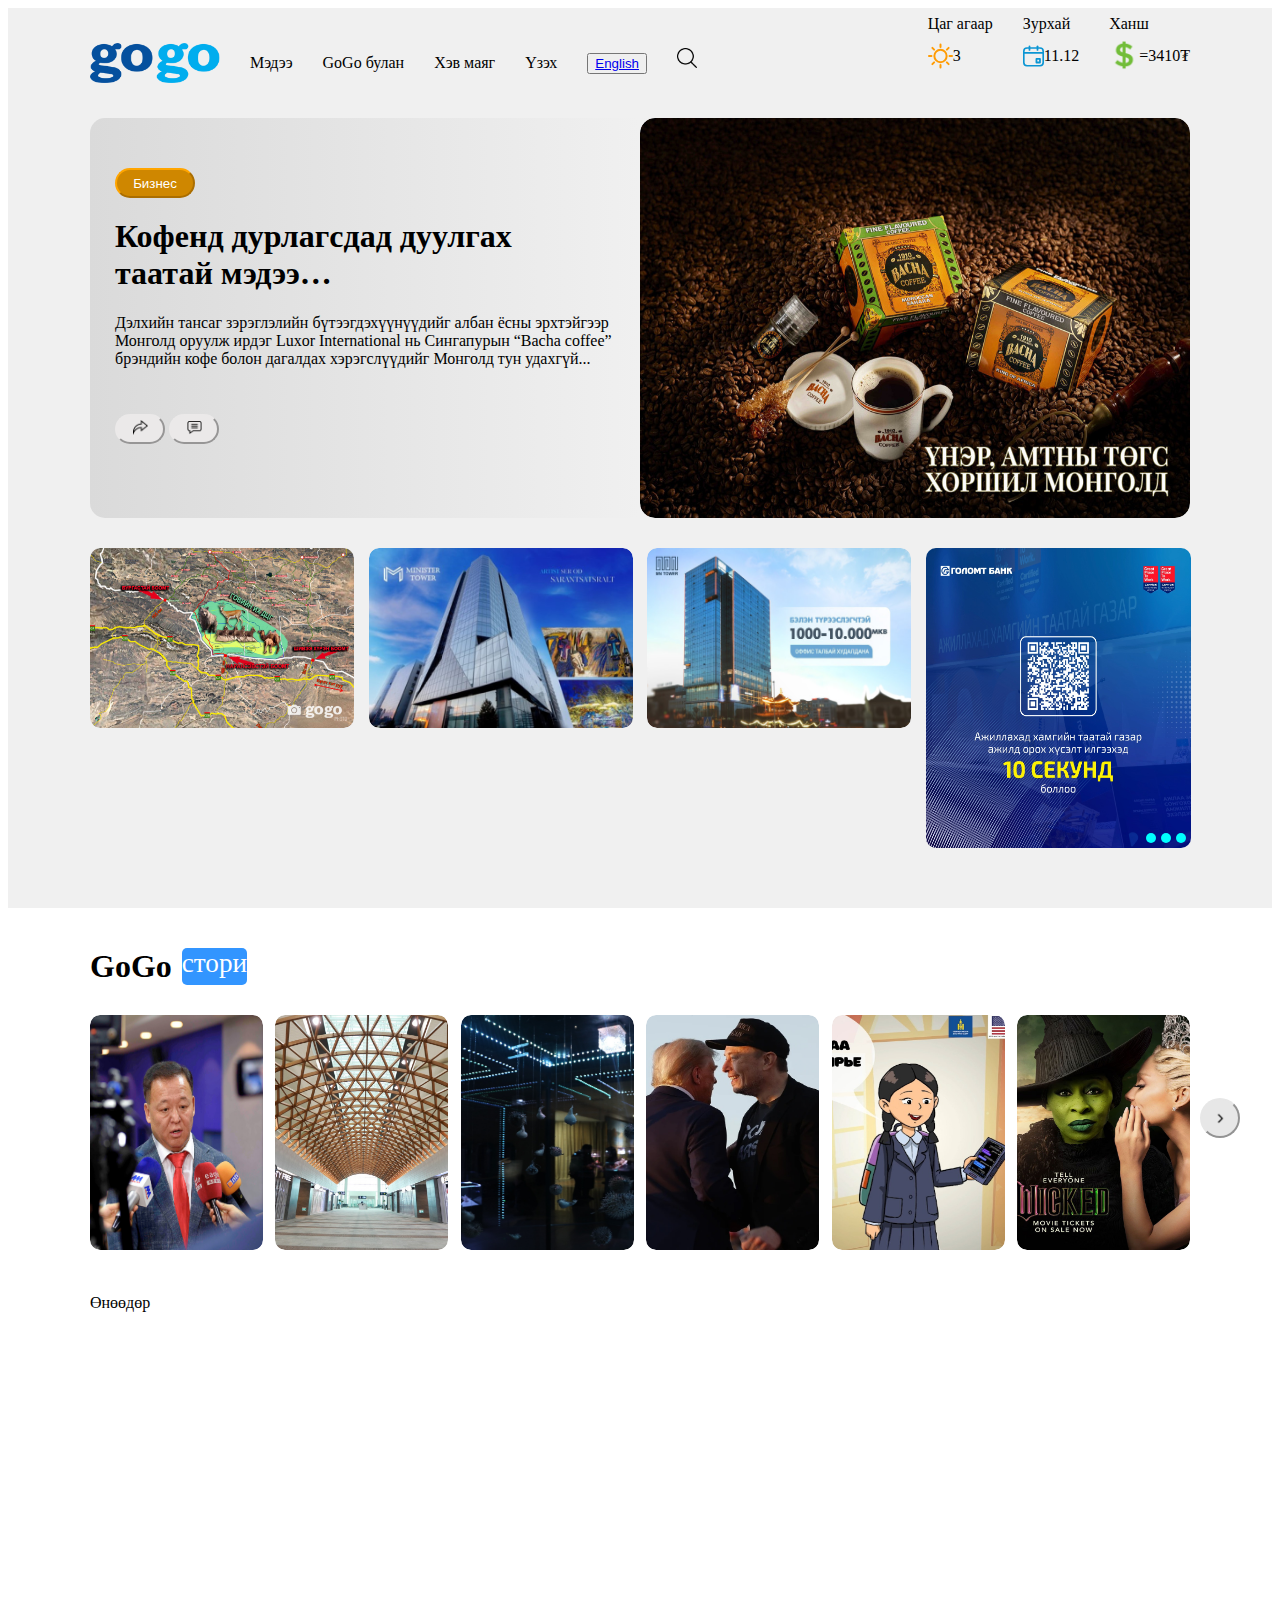
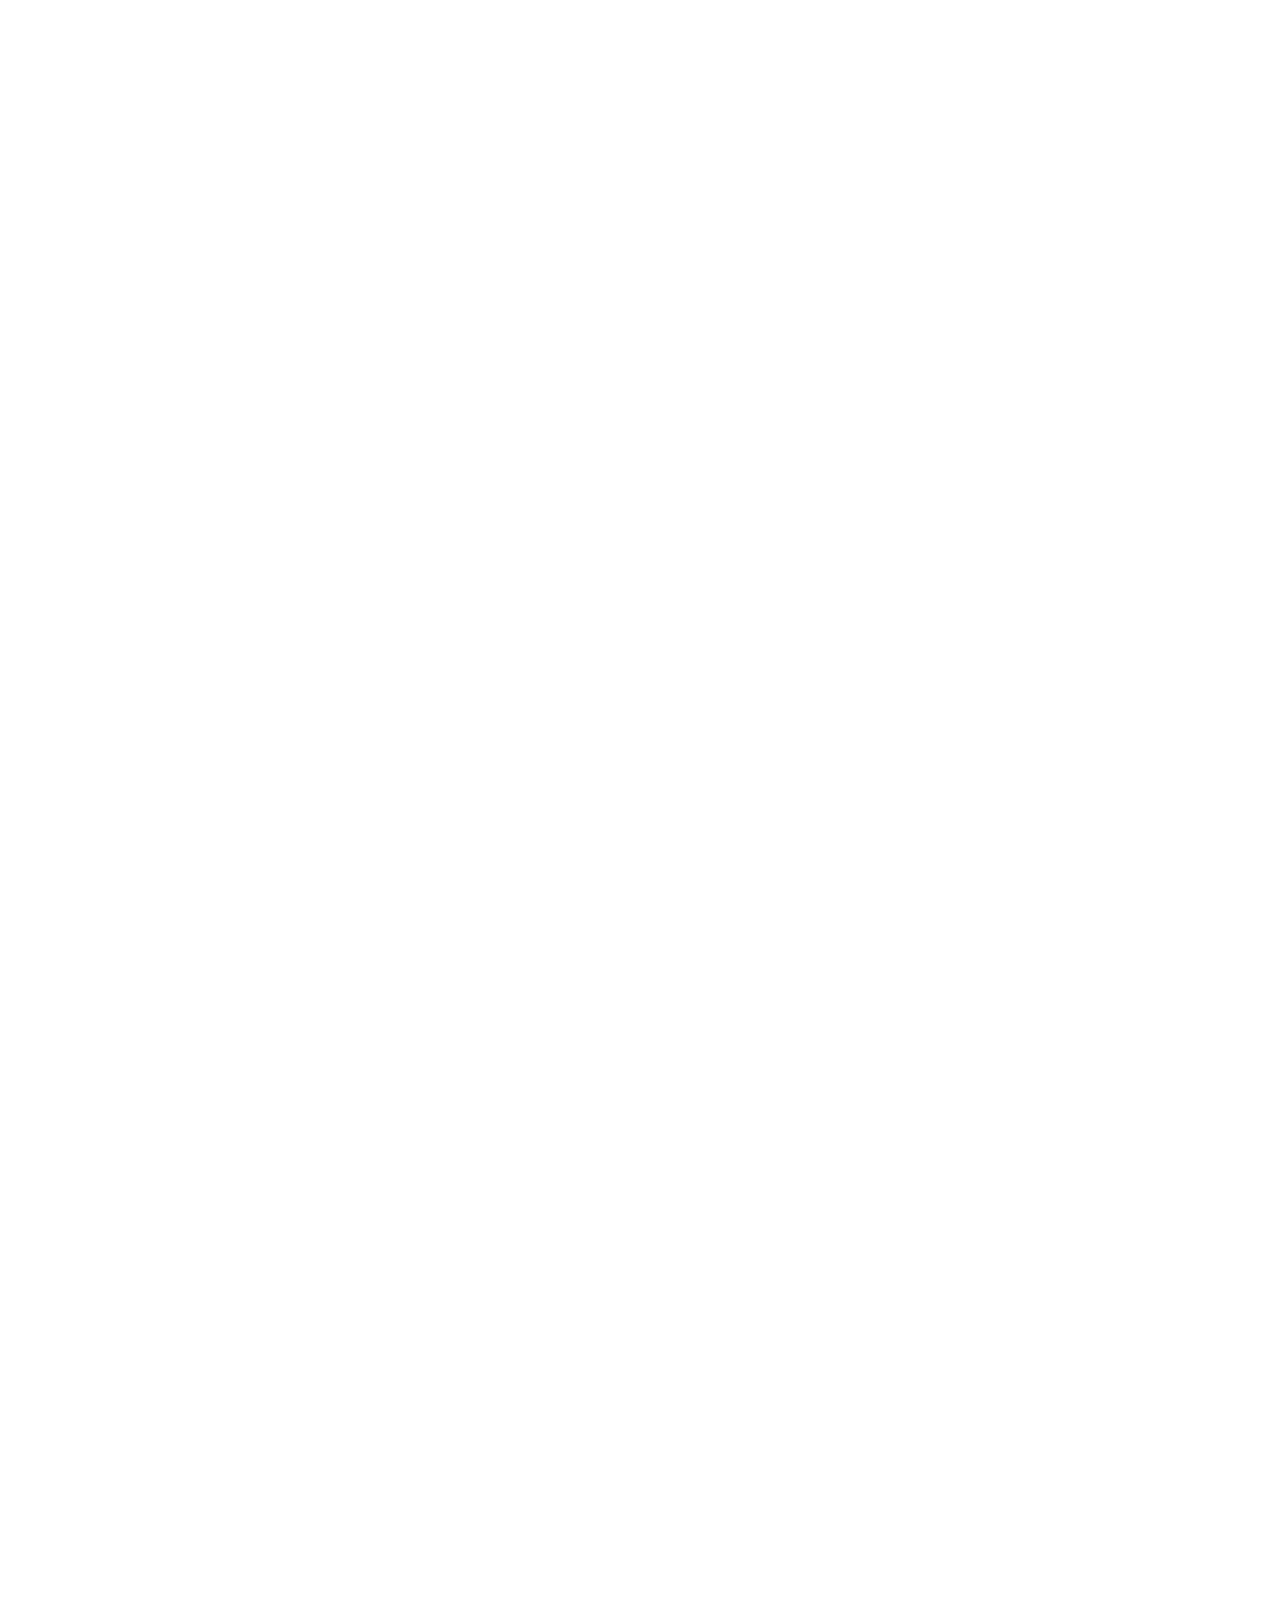
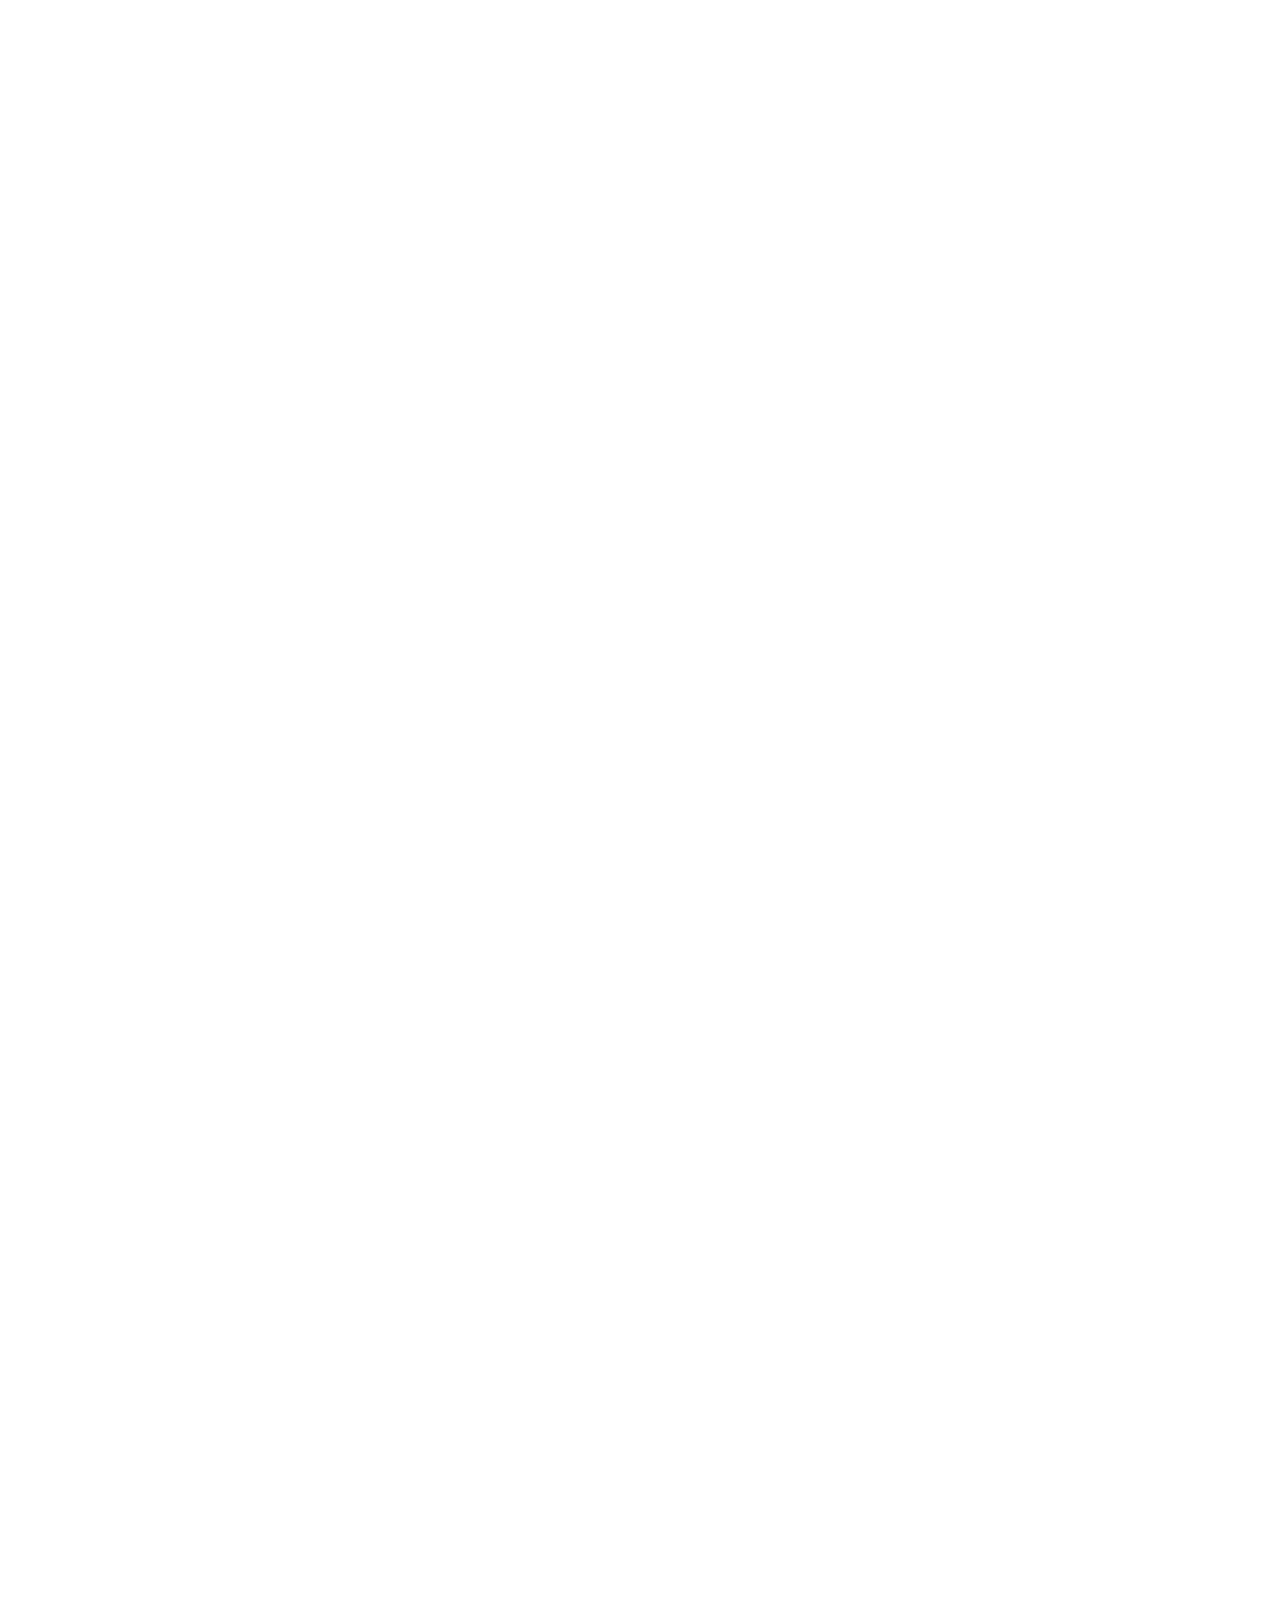
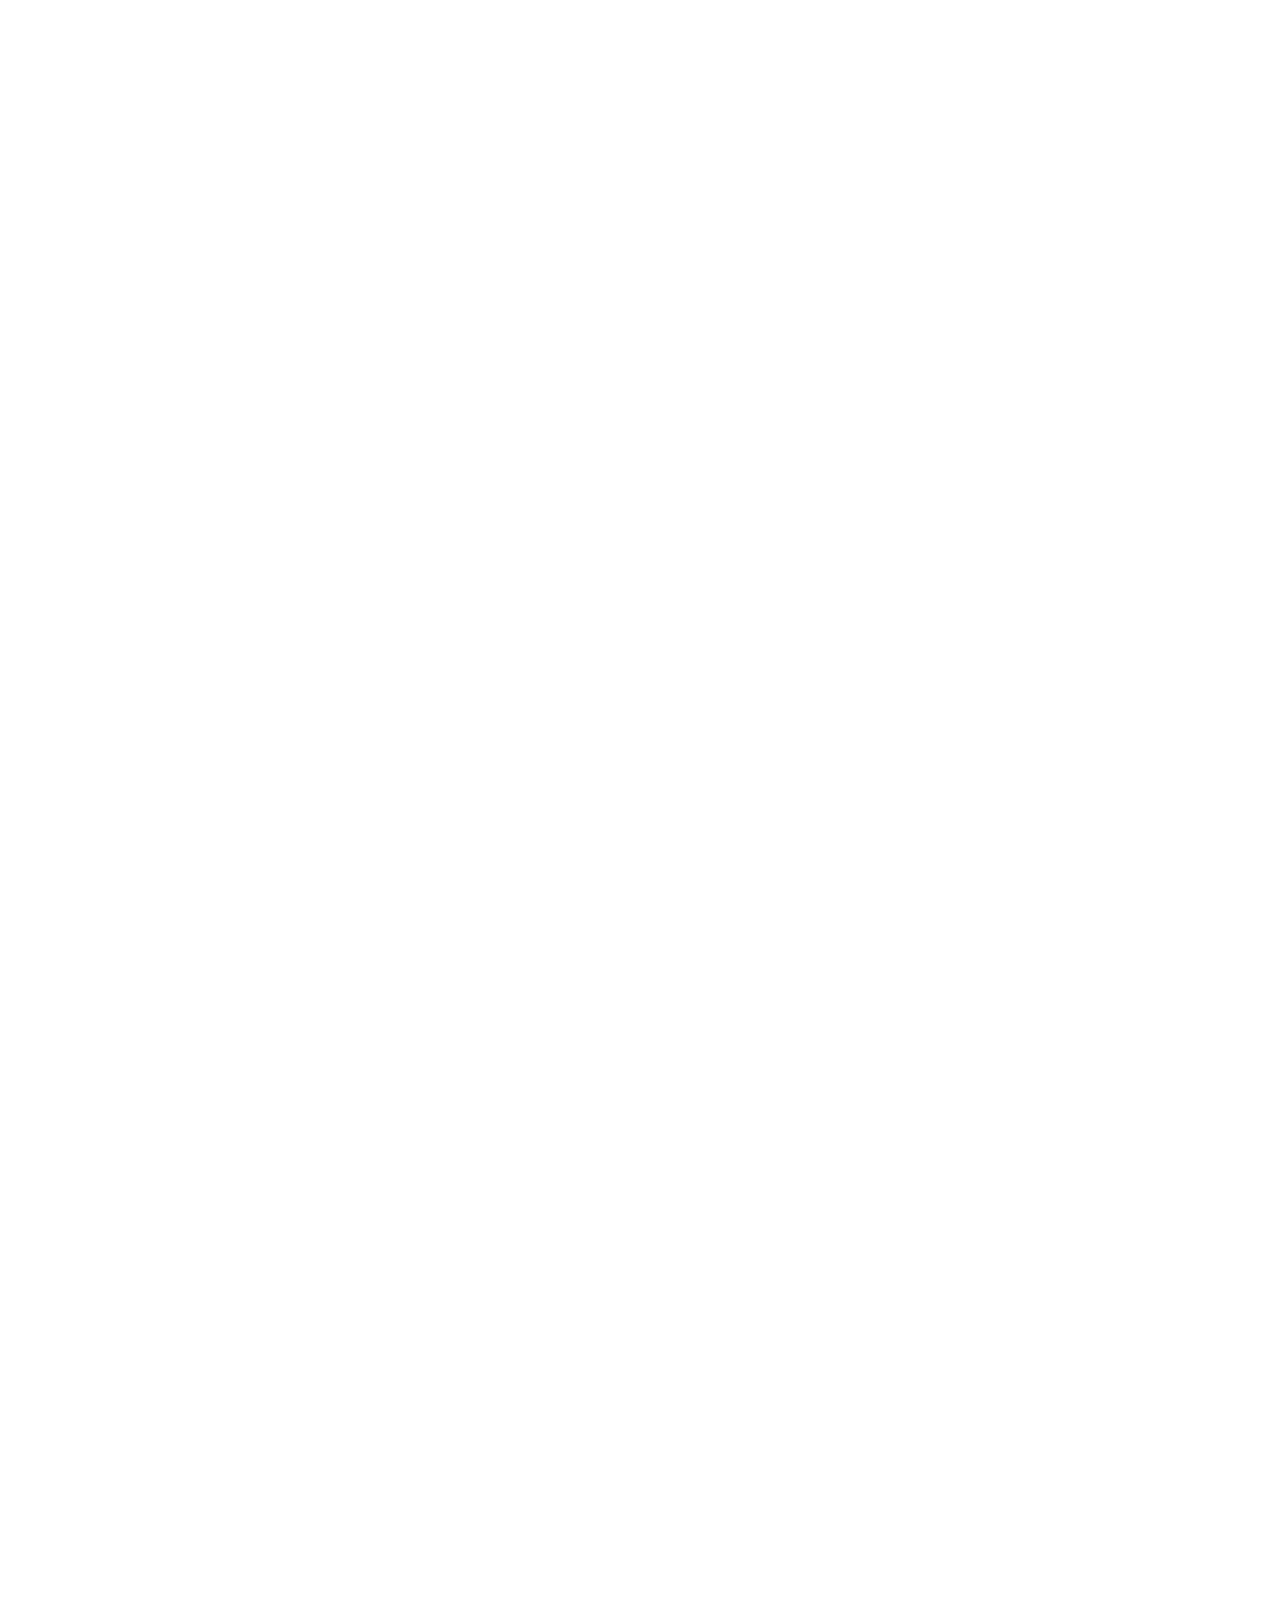
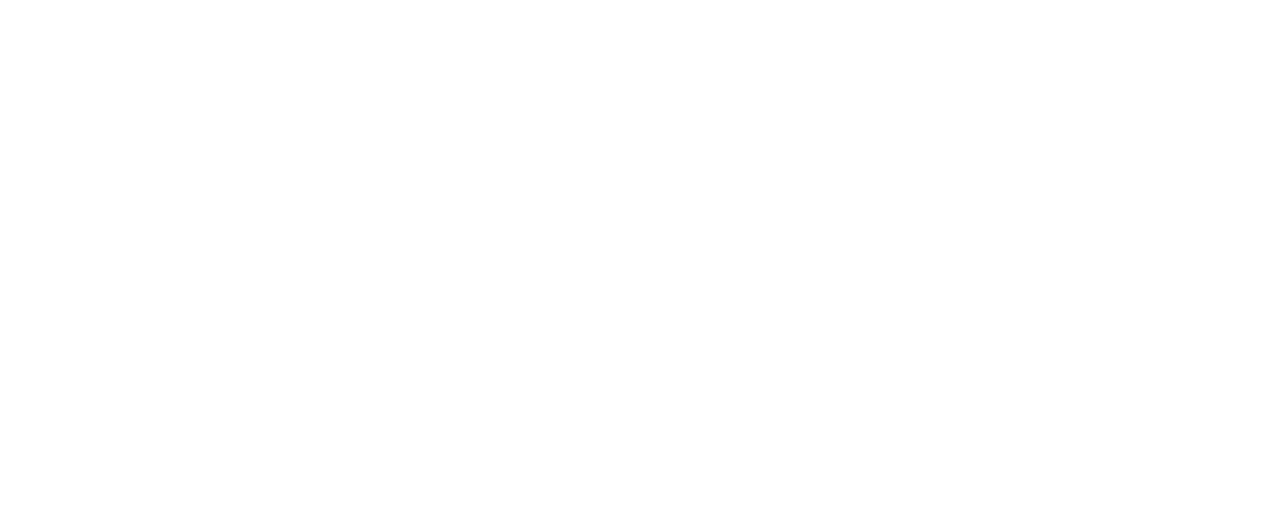
==== news.html @ 6aaae473 "first commit" ====
<!DOCTYPE html>
<html lang="en">

<head>
    <meta charset="UTF-8">
    <meta name="viewport" content="width=device-width, initial-scale=1.0">
    <title>Document</title>
    <link rel="stylesheet" href="style.css">
</head>
<body>
    <div class="div1">
        <div id="header">
            <div id="head1">
                <img src="gogo-logo.345096b3.png" id="logo" />
                <div class="dropdown">
                    <p class="dorpbtn">Мэдээ</p>
                    <div class="dropdown-content">
                        <div style="display:flex">
                            <div class="list-margin">
                                <li><a href="#">Улс төр</a></li>
                                <li><a href="#">Бизнес</a></li>
                                <li><a href="#">Эдийн засаг</a></li>
                                <li><a href="#">Боловсрол</a></li>
                            </div>
                            <div class="list-margin">
                                <li><a href="#">SOS</a></li>
                                <li><a href="#">Спорт</a></li>
                                <li><a href="#">Нийгэм</a></li>
                                <li><a href="#">Дэлхийд</a></li>
                                <li><a href="#">GoGo Тойм</a></li>
                            </div>
                        </div>
                    
                    </div>
                </div>
                <div class="dropdown">
                    <p class="dorpbtn">GoGo булан</p>
                    <div class="dropdown-content">
                        <div style="display:flex">
                         <div class="list-margin">
                            <li><a href="#">GoGo cafe</a></li>
                            <li><a href="#">GoGO асуулт </a></li>
                            <li><a href="#">CEO</a></li>
                            <li><a href="#">Гарааны бизнес</a></li>
                            <li><a href="#">Соёлын довтолгоо</a></li>
                        </div>
                        <div class="list-margin">
                            <li><a href="#"></a></li>
                            <li><a href="#"></a></li>
                            <li><a href="#"></a></li>
                            <li><a href="#"></a></li>
                            <li><a href="#"></a></li>
                        </div>
                        </div>
                    </div>
                </div>
                <div>
                    <p>Хэв маяг</p>
                    <div>
                        <div></div>
                        <div></div>
                    </div>
                </div>
                <div>
                    <p>Үзэх</p>
                    <div></div>
                </div>
                <button><a href="#">English</a></button>
                <div id="search-input"><input/></div>
                <div  onclick="MyFunction">
                    <img src="search-interface-symbol.png" id="search-symbol"/>
                    <div id="search-input"></div>
                </div>

                <script>
                    function MyFunction(){
                        document.getElementByid("search-input").style.display="block"
                    }
                </script>
            </div>
            <div id="head2">
                <div style="line-height: 0;">
                    <p>Цаг агаар</p> 
                    <div style="display:flex">
                        <img src="sun-icon.b61be7df.svg"/>
                        <p>3</p>
                    </div>
                </div>
                <div style="line-height: 0;">
                    <p>Зурхай</p>
                    <div style="display:flex">
                        <img src="calendar-icon.ff84145b.svg"/>
                        <p>11.12</p>
                    </div>
                </div>
                <div style="line-height:0;">
                    <p>Ханш</p>
                    <div style="display:flex">
                        <img style="width:30px;height:30px" src="dollar-symbol.png"/>
                        <p>=3410₮</p>
                    </div>
                </div>
            </div>
        </div>
        <div class="p1">
            <div class="new1">
                <div>
                    <button class="button1">Бизнес</button>
                    <div class="txt1">
                        <h1>Кофенд дурлагсдад дуулгах таатай мэдээ…</h1>
                    </div>
                    <div class="txt1">
                        <p>Дэлхийн тансаг зэрэглэлийн бүтээгдэхүүнүүдийг албан ёсны эрхтэйгээр Монголд оруулж ирдэг Luxor International нь Сингапурын “Bacha сoffee” брэндийн кофе болон дагалдах хэрэгслүүдийг Монголд тун удахгүй...</p>
                    </div>
                    <div style="margin-top:20px">
                        <button class="button-share">
                            <img  class="share-icon" src="share.png"/>
                        </button>
                        <button class="button-share">
                            <img style="width: 15px;height: 15px;" src="comment.png"/>
                        </button>
                    </div>
                </div>
            </div>
            <div class="img1-div">
                <img src="gogo2.jpg" class="main-new-img"/>
                <div class="hover-ef">
                    <div class="read"><p>Дэлгэрэнгүй унших</p>
                        <img class="read-arrow" src="arrow-right.png"/>
                    </div>
                    
                </div>
            </div>
        </div>
        <div class="p2">
            <div class="new-img">
                <div class="border-img">
                    <img class="img1" src="new1.jpg"/>
                    <div class="hover-ef1">
                        <div class="read">
                            <p>Унших</p>
                            <img class="read-arrow" src="arrow-right.png"/>
                        </div>
                    </div>
                </div>
                <p></p>
            </div>
            <div class="new-img">
                <div class="border-img">
                    <img class="img1" src="new2.jpg"/>
                    <div class="hover-ef1">
                        <div class="read">
                            <p>Унших</p>
                            <img class="read-arrow" src="arrow-right.png"/>
                        </div>
                    </div>
                </div>
                <p></p>
            </div>
            <div class="new-img">
                <div class="border-img">
                    <img class="img1" src="new3.jpg"/>
                    <div class="hover-ef1">
                        <div class="read">
                            <p>Унших</p>
                            <img class="read-arrow" src="arrow-right.png"/>
                        </div>
                    </div>
                </div>
                <p></p>
            </div>
            <div class="new-img">
                <img src="b1.jpg" id="b1" class="ad"/>
                <img src="b2.jpg" id="b2" class="ad"/>
                <img src="b3.jpg" id="b3" class="ad"/>
            
                <div class="sw1">
                    <div class="sw-dot" onclick="funct1()" id="dot1"></div>
                    <div class="sw-dot" onclick="funct2()" id="dot2"></div>
                    <div class="sw-dot" onclick="funct3()" id="dot3"></div>
                </div>
                <script>
                    function funct1(){
                        document.getElementById("b1").style.display="block";
                        document.getElementById("b3").style.display="none";
                        document.getElementById("b2").style.display="none";
                        document.getElementById("dot1").style.backgroundColor="lightblue";
                        document.getElementById("dot2").style.backgroundColor="aqua";
                        document.getElementById("dot3").style.backgroundColor="aqua"
                     }
                    function funct2(){
                        document.getElementById("b2").style.display="block";
                        document.getElementById("b1").style.display="none";
                        document.getElementById("b3").style.display="none";
                        document.getElementById("dot2").style.backgroundColor="lightblue";
                        document.getElementById("dot3").style.backgroundColor="aqua";
                        document.getElementById("dot1").style.backgroundColor="aqua"
                    }
                    function funct3(){
                        document.getElementById("b3").style.display="block"
                        document.getElementById("b1").style.display="none"
                        document.getElementById("b2").style.display="none";
                        document.getElementById("dot3").style.backgroundColor="lightblue";
                        document.getElementById("dot2").style.backgroundColor="aqua";
                        document.getElementById("dot1").style.backgroundColor="aqua"
                    }
                </script>
            </div>
        </div>
    </div>
    <div class="div2">
        <div class="stories">
            <div class="story-main">
             <div class="story-tittle">
                <h1>GoGo</h1>
                <div class="story">
                    <p style="margin: 0;">стори</p>
                </div>
             </div>
             <div class="story-div">
                <div class="border-story" id="sr1" ><img class="story-img" src="story1.jpeg"/></div>
                <div class="border-story" id="sr2"><img class="story-img" src="story2.jpeg" /></div>
                <div class="border-story" id="sr3"><img class="story-img" src="story3.jpg" /></div>
                <div class="border-story" id="sr4"><img class="story-img" src="story4.jpg" /></div>
                <div class="border-story" id="sr5"><img class="story-img" src="story5.jpg"/></div>
                <div class="border-story" id="sr6"><img class="story-img" src="story6.jpg" /></div>
                <div class="border-story" id="sr7"><img class="story-img" src="story7.jpg" /></div>
                <div class="border-story" id="sr8"><img class="story-img" src="story4.jpg" /></div>
                <div class="border-story" id="sr9"><img class="story-img" src="story1.jpeg" /></div>
             </div>
             </div>
            <div class="button-div">
                <button id="story-button1" onclick="back()">
                    <img class="arrow" src="left.png"/>
                </button>
                <button id="story-button2" onclick="foward()">
                  <img class="arrow" style="rotate: 180deg;" src="left.png"/>
                </button>
            </div>
            <script>
                function foward(){
                    document.getElementById("sr1").style.display="none";
                    document.getElementById("sr7").style.display="block";
                    document.getElementById("story-button1").style.display="block"}
                function back(){
                    document.getElementById("sr1").style.display="block";
                    document.getElementById("sr7").style.display="none"
                }
            </script>
        </div>
        <div class="news">
            <div class="daily-news">
                <div class="dn-top">
                    <div class="today">
                        <p>Өнөөдөр</p>
                        <img/>
                    </div>
                    <div>
                        <div>
                            <div></div>
                            <p></p>
                        </div>
                        <div>
                            <div></div>
                            <p></p>
                        </div>
                        <div>
                            <div></div>
                            <p></p>
                        </div>
                        <div>
                            <div></div>
                            <p></p>
                        </div>
                        <div>
                            <div></div>
                            <p></p>
                        </div>
                        <div>
                            <div></div>
                            <p></p>
                        </div>
                    </div>
                </div>
                <div></div>
            </div>
            <div class="special-news"></div>
        </div>
    </div>
</body>

</html>
---- style.css ----
body{

}
.div1{
    margin:0;
    height:900px;
    background: rgb(240,240,240,1);;
    display:flex;
    flex-direction:column;
    align-items:center;
}
.div2{
    margin:0;
    height:6000px;
    display: flex;
    flex-direction: column;
    align-items: center;
}
h1{
    margin:0
}
#header{
    height:110px;
    width:100%;
    max-width:1100px;
    display:flex;
    align-items:center;

}
#head1{
    width:700px;
    height:90px;
    display:flex;
    align-items: center;
    gap:30px;
    line-height: 40px;
    flex-wrap: wrap;
}
.dropbtn{
    border:none;
    background:red;
    color:black;
    text-decoration:none;
}
.dropdown{
    position:relative;
    display:inline-block;
}
.dropdown-content{
    display:none;
    position:absolute;
    background-color:white;
    min-width:400px;
    min-height:250px;
}
.dropdown:hover .dropbtn{
    color:grey
}
.dropdown-content a{
    color:black;
    text-decoration:none;
    padding-top:30px
}
.dropdown:hover .dropdown-content{
    display:block
}
.dropdown:hover .dropbtn{
    color:grey
}
.dropdown-content a:hover{
    color:blue;
    margin-top:0px
}
.list-margin{
    margin-left:30px
}
#search-symbol{
    width:20px;
    height:20px;
}
#search-input{
    width:461.5px;
    height: 42px;
    position:absolute;
    display: none;
    border-color: aqua;
    border-style:solid 2px;

}
#head2{
    width:400px;
    height:110px;
    display: flex;
    justify-content:end;
    gap:30px

}

#logo{
    width:130px;
    height:40px
}
.p1{
    width:100%;
    max-width:1100px;
    height:400px;
    border-radius:15px;
    display:flex;
    background: rgb(218,218,218);
    background: linear-gradient(90deg, rgba(218,218,218,1) 0%, rgba(240,240,240,1) 50%, rgba(240,240,240,1) 50%, rgba(218,218,218,1) 100%);
}
.img1-div{
    width:50%;
    height:400px;
    border-radius:15px;
    max-width: 50%;
    max-height: 400px;
    max-width: 50%;;
    max-height: 400px;
    overflow: hidden;
    position: relative;
    
}
.main-new-img{
    width:100%;
    height:400px;
    border-radius:15px;
    max-height: 400px;
    transition-duration: 1s;
    
}
.img1-div:hover .main-new-img{
    transform: scale(1.1);
}
.img1-div:hover .hover-ef{
    display: block;
}
.hover-ef{
    width: 100%;
    height: 100%;
    background-color:rgb(0, 0, 0, 0.5) ;
    display: none;
    position: absolute;
    margin-top: -404px;
    color:white;
}
.read{   
    width:100%;
    height:100%;
    display: flex;
    justify-content: center;
    align-items: center;
    gap:5px
}
.read-arrow{
    width:15px;
    height: 15px;
}
.new1{
    width:50%;
    height:400px;
    display:flex;
    flex-direction: column;
    align-items: center;
    flex-wrap: wrap;
}
.txt1{
    width:500px;
    height:80px;
    flex-wrap: wrap;
}
.button1{
    width:80px;
    height:30px;
    border-radius:40px;
    margin-top:50px;
    margin-bottom: 20px;
    background-color:rgb(207, 135, 0);
    border-color: orange;
    color:white    
}
.button1:hover{
    width:90px
}
.button-share{
    width:50px;
    height:30px;
    border-radius:20px;
    background-color: rgb(235, 233, 233);
    border-color: rgb(235, 233, 233);
    transition-duration: 1s;
}
.share-icon{
    height: 15px;
    width: 15px;
}
.button-share:hover{
    width:60px;
    background-color: white;
    height:35px
}
.button-share:hover .share-icon{
    rotate: 60deg;
}
.p2{
    display: flex;
    justify-content: space-between;
    width:100%;
    max-width:1100px;
    height:300px;
    margin-top:30px

}
.new-img{
    width:24%;
    height:300px;
    border-radius: 10px;
}
.border-img:hover .img1{
    transform: scale(1.1);
}
.border-img{
    width: fit-content;
    height: 180px;
    border-radius: 10px;
    overflow: hidden;
    position: relative;
    transition-duration: 1s;
}
.img1{
    width:100%;
    height:180px;
    border-radius: 10px;
}
.hover-ef1{
    width: 100%;
    height: 100%;
    position: absolute;
    display: none;
    background: rgb(0, 0, 0, 0.5);
    margin-top:-184px;
    color:white
}
.border-img:hover .hover-ef1{
    display: block;
}
#b1{
    display: none;
    position: absolute;
}
#b2{
    display: none;
    position: absolute;
    width:100%
}
#b3{
    display:block;
}

.ad{
    position:absolute;
    width:fit-content;
    height: 300px;
    max-width:265px;
    min-widt: 265px;
    border-radius: 10px;
}
.sw1{
    width:50px;
    height:20px;
    position:absolute;
    margin-top:280px;
    margin-left:215px;
    display: flex;
    justify-content: space-evenly;
    align-items: center;
    
}
.sw-dot{
    width: 10px;
    height: 10px;;
    border-radius: 50%;
    background-color: aqua;
    
}
.stories{
    width:100%;
    display: flex;
    justify-content: center;
    align-items: center;
}
.story-main{
    max-width:1100px;
    height: 280px;
    width: 100%;
    margin-top: 40px;
}
.story-div{
    display:flex;
    height: 235px;
    justify-content: space-between;
    width:100%;
    margin-top:30px


}
.border-story{
    width:15.7%;
    height: 235px;
    border-radius: 10px;
    overflow: hidden;
}
.story-img{
    width:100%;
    height: 235px;
    border-radius: 10px;
}
.story-img:hover{
    transform: scale(1.1);
}
.story-tittle{
    max-width:1100px;
    width: fit-content;
    display: flex;
    justify-content: start;
}
.story{
    background:rgb(50, 149, 255);
    color:white;
    font-size: 170%;
    border-radius:5px;
    margin-left: 10px;
}
#story-button1{
    height: 40px;;
    width: 40px;
    border-radius: 50%;
    background-color: rgb(231, 231, 231);
    display: flex;
    justify-content: center;
    align-items: center;
    border-color: rgb(231, 231, 231) ;
    display: none;
}
#story-button2{
    height: 40px;;
    width: 40px;
    border-radius: 50%;
    background-color: rgb(231, 231, 231);
    display: flex;
    justify-content: center;
    align-items: center;
    border-color: rgb(231, 231, 231) ;
    position: absolute;
    margin-left: 1160px;
}
.button-div{
    width: 1200px;
    height: 40px;
    margin-top: 100px;
    position: absolute;
    display: flex;
    justify-content: space-between;
}

.arrow{
    width:15px;
    height: 15px;
}
#sr7{
    display: none;
}
#sr8{
    display: none;
}
#sr9{
    display: none;
}
.news{
    display: flex;
    width:100%;
    max-width:1100px;
    height:2000px;
    margin-top: 50px;
}
.daily-news{
    width:70%;
    height:2000px
}
.dn-top{
    width:100%;
    height:300px;
}
.today{
    display: flex;
    justify-content: start;
    align-items: center;
    width:100%;
    height: 50px;
}
.days{
    display: flex;
    justify-content: space-between;
    align-items: center;
    width: 100%;
    height: 100px;
}
.special-news{
    width:30%;
    height:800px;
    min-width: 330px;
}
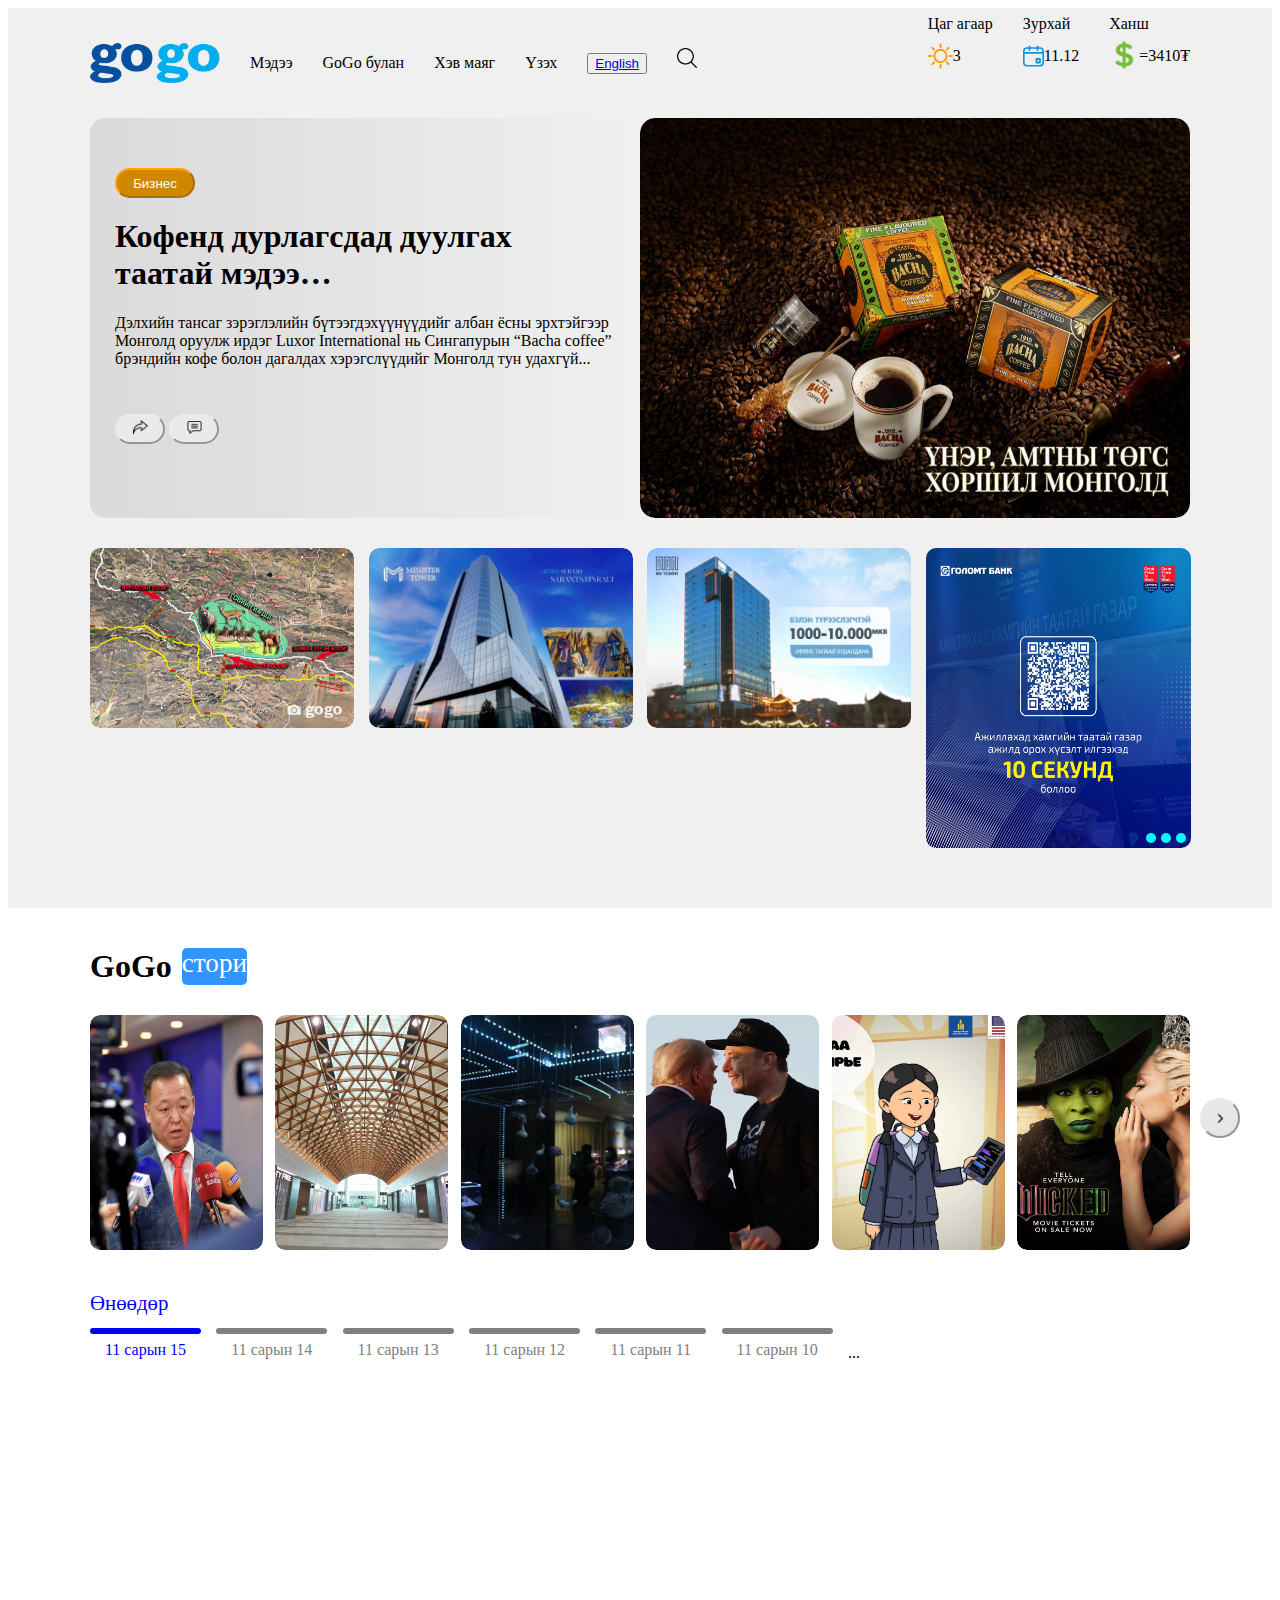
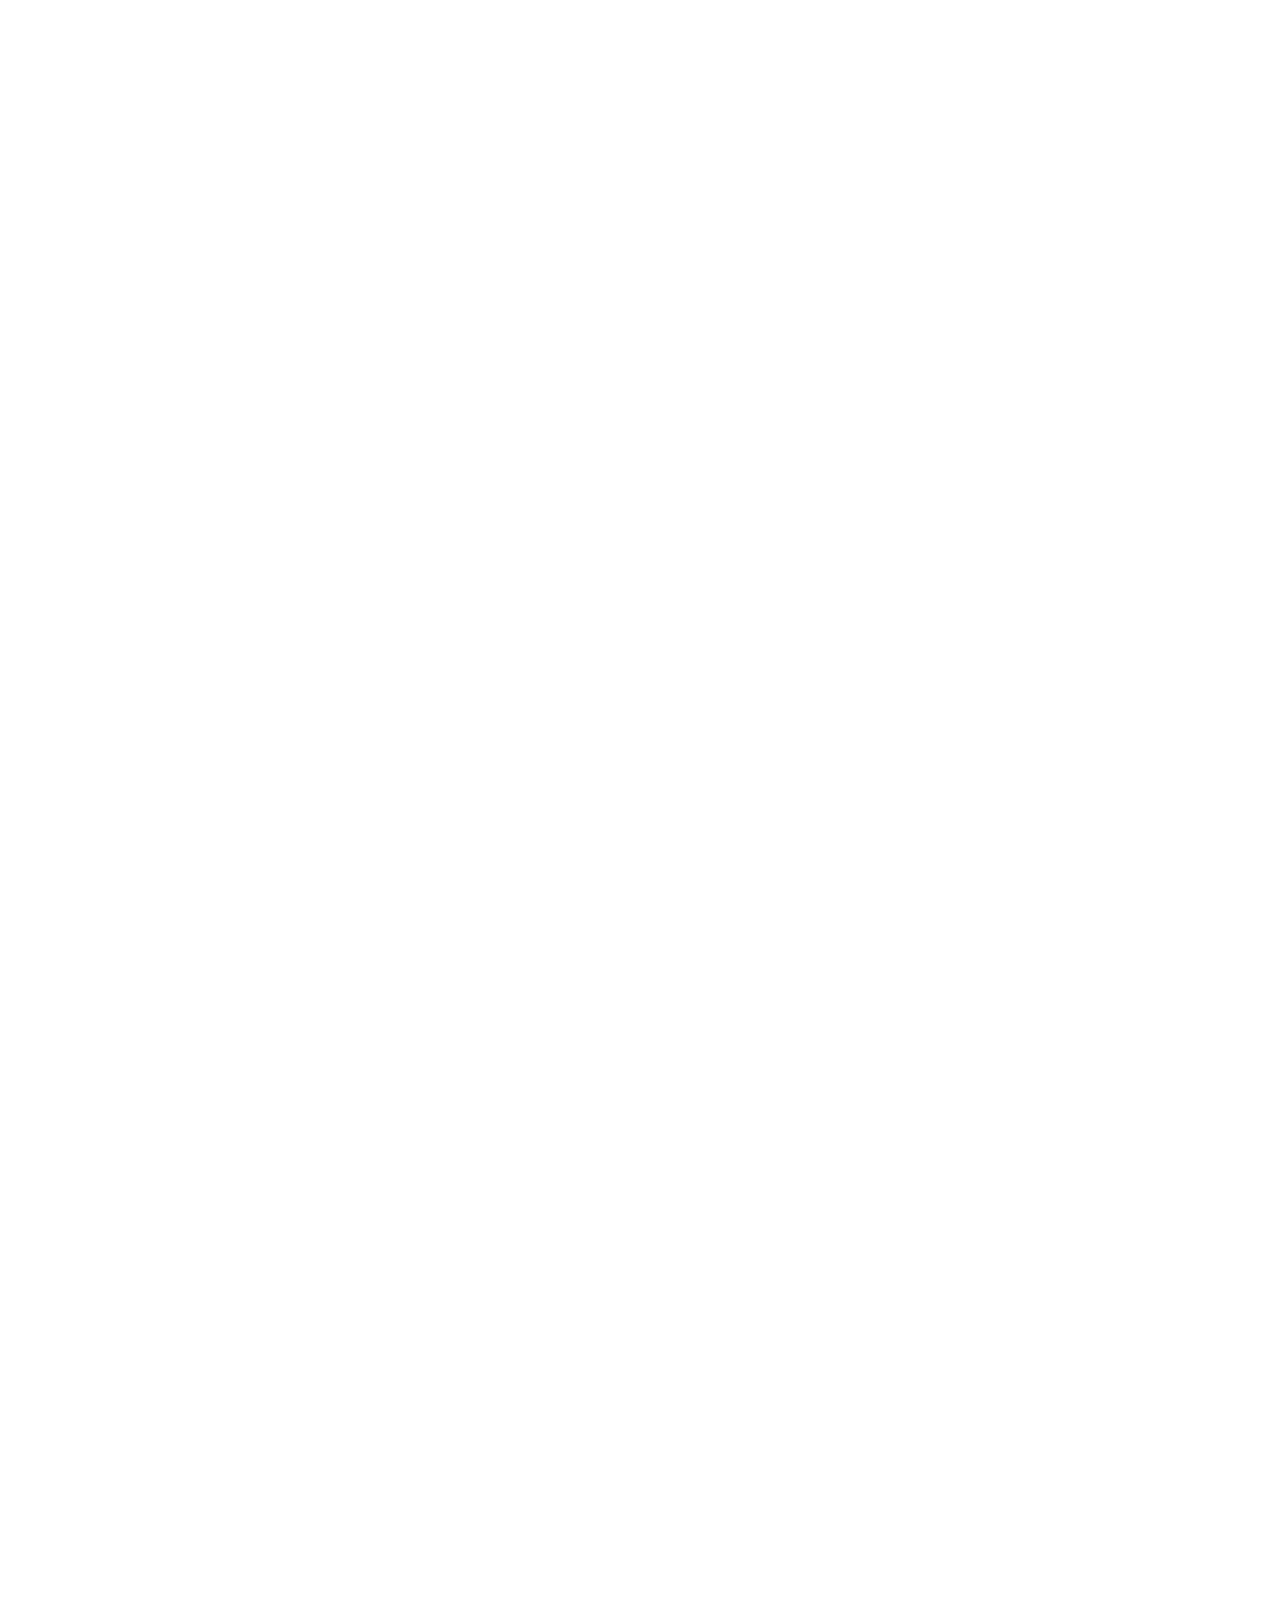
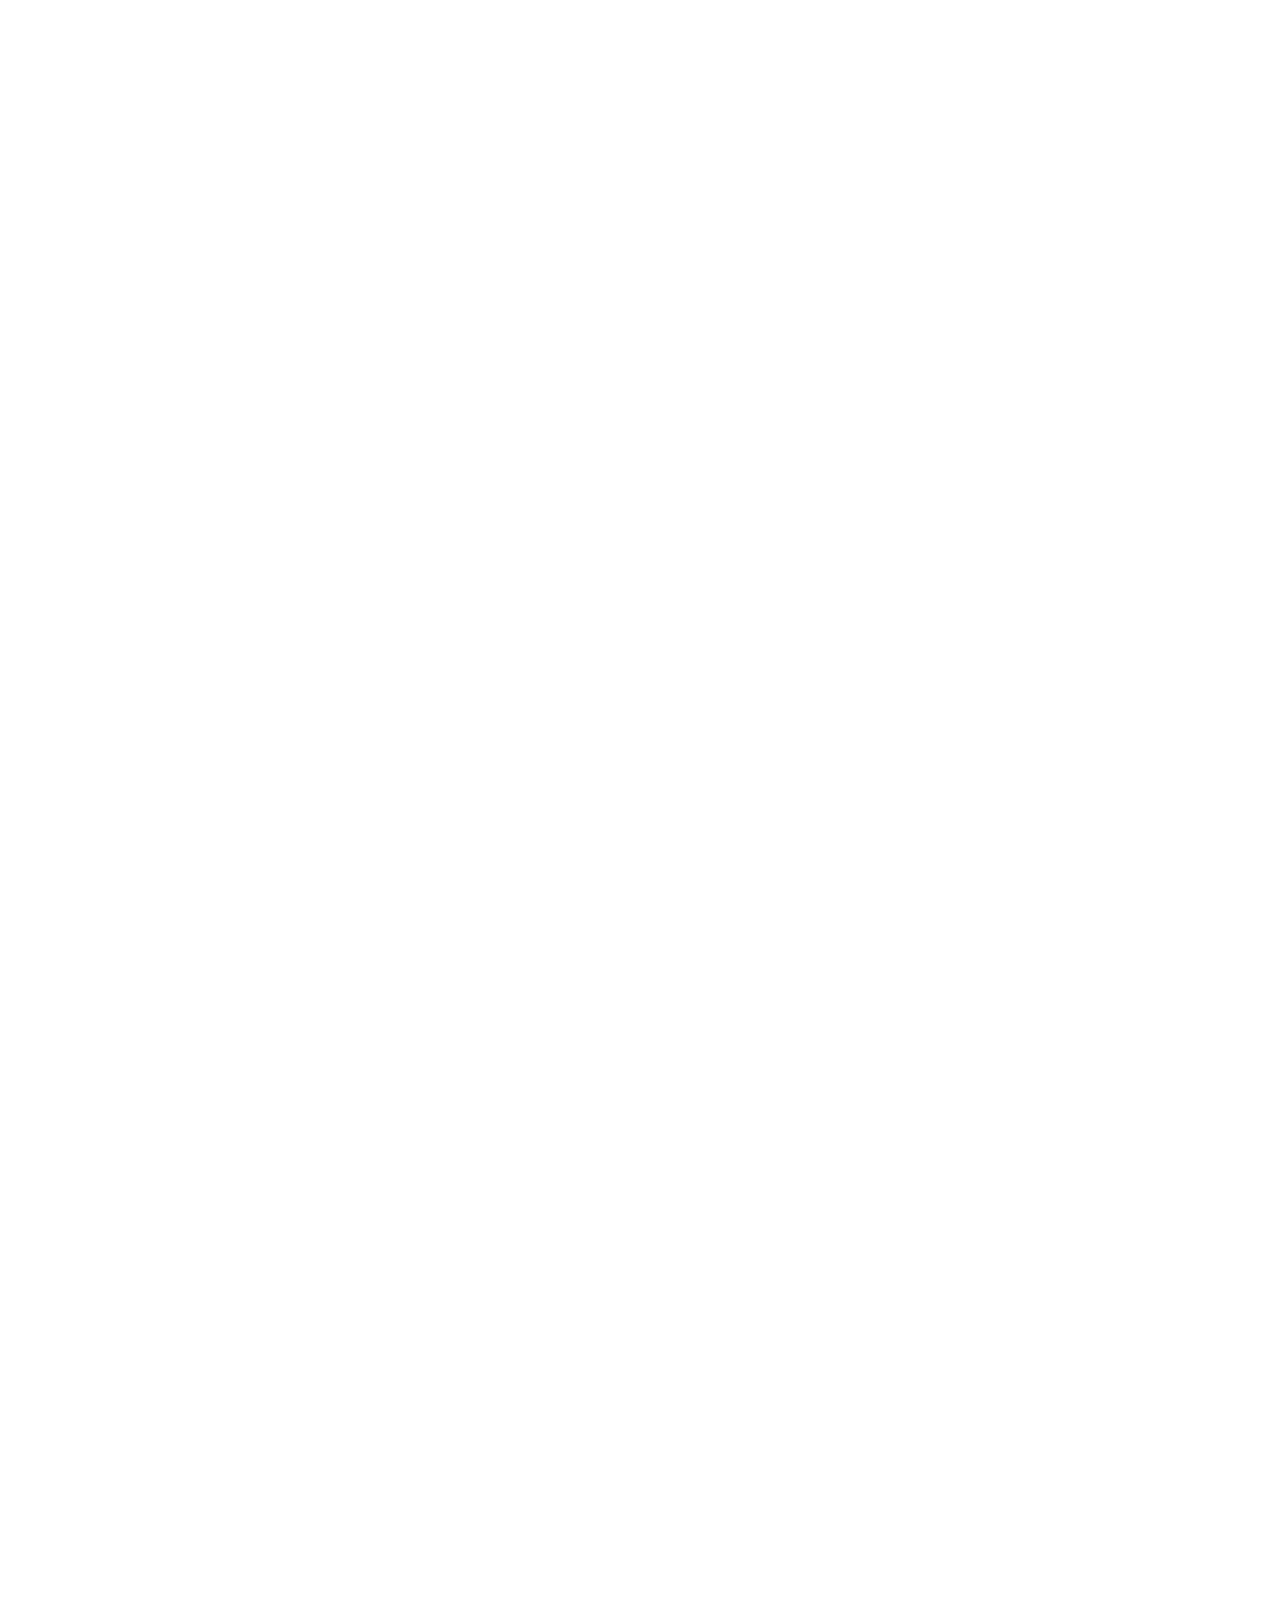
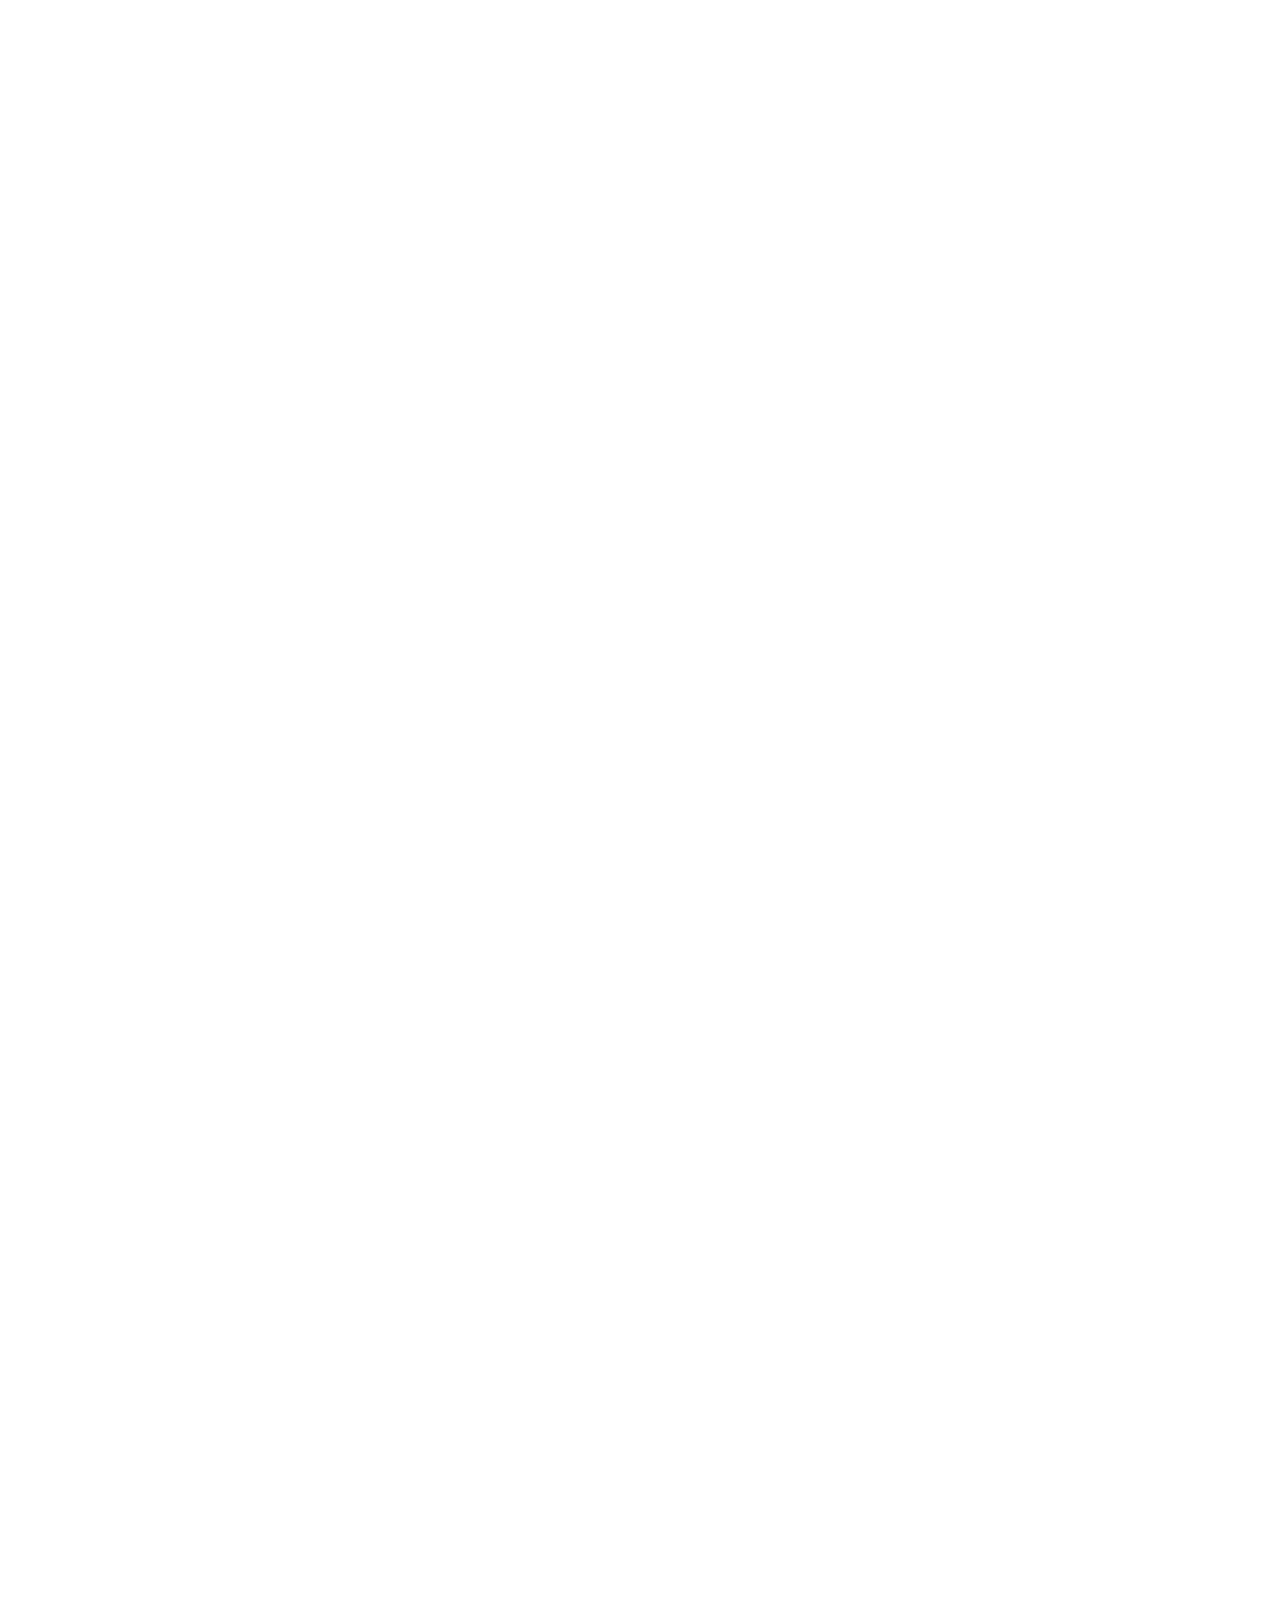
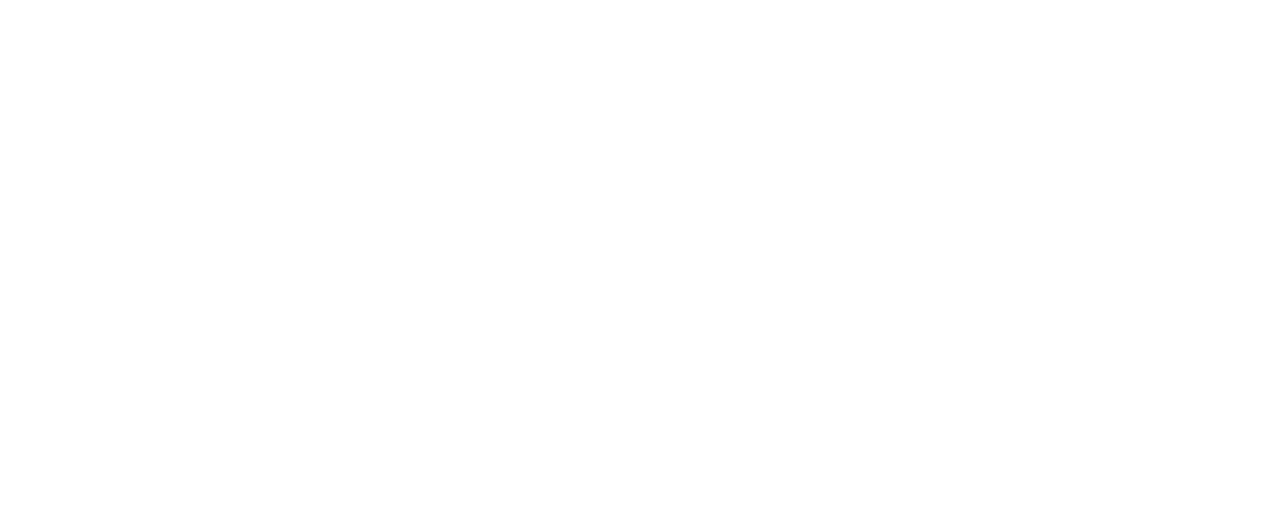
==== commit 8d19db53: "oorchlolt" ====
--- a/news.html
+++ b/news.html
@@ -6,6 +6,7 @@
     <meta name="viewport" content="width=device-width, initial-scale=1.0">
     <title>Document</title>
     <link rel="stylesheet" href="style.css">
+    <script src="new.js"></script>
 </head>
 <body>
     <div class="div1">
@@ -179,32 +180,6 @@
                     <div class="sw-dot" onclick="funct2()" id="dot2"></div>
                     <div class="sw-dot" onclick="funct3()" id="dot3"></div>
                 </div>
-                <script>
-                    function funct1(){
-                        document.getElementById("b1").style.display="block";
-                        document.getElementById("b3").style.display="none";
-                        document.getElementById("b2").style.display="none";
-                        document.getElementById("dot1").style.backgroundColor="lightblue";
-                        document.getElementById("dot2").style.backgroundColor="aqua";
-                        document.getElementById("dot3").style.backgroundColor="aqua"
-                     }
-                    function funct2(){
-                        document.getElementById("b2").style.display="block";
-                        document.getElementById("b1").style.display="none";
-                        document.getElementById("b3").style.display="none";
-                        document.getElementById("dot2").style.backgroundColor="lightblue";
-                        document.getElementById("dot3").style.backgroundColor="aqua";
-                        document.getElementById("dot1").style.backgroundColor="aqua"
-                    }
-                    function funct3(){
-                        document.getElementById("b3").style.display="block"
-                        document.getElementById("b1").style.display="none"
-                        document.getElementById("b2").style.display="none";
-                        document.getElementById("dot3").style.backgroundColor="lightblue";
-                        document.getElementById("dot2").style.backgroundColor="aqua";
-                        document.getElementById("dot1").style.backgroundColor="aqua"
-                    }
-                </script>
             </div>
         </div>
     </div>
@@ -237,52 +212,110 @@
                   <img class="arrow" style="rotate: 180deg;" src="left.png"/>
                 </button>
             </div>
-            <script>
-                function foward(){
-                    document.getElementById("sr1").style.display="none";
-                    document.getElementById("sr7").style.display="block";
-                    document.getElementById("story-button1").style.display="block"}
-                function back(){
-                    document.getElementById("sr1").style.display="block";
-                    document.getElementById("sr7").style.display="none"
-                }
-            </script>
+          
         </div>
         <div class="news">
             <div class="daily-news">
                 <div class="dn-top">
-                    <div class="today">
+                    <div class="today" id="today">
                         <p>Өнөөдөр</p>
                         <img/>
                     </div>
-                    <div>
+                    <div class="days-container">
+                        <div class="day-div" id="day1" onclick="day1()">
+                            <div class="day-button" id="day1button"></div>
+                            <p>11 сарын 15</p>
+                        </div>
+                        <div class="day-div" id="day2" onclick="day2()">
+                            <div class="day-button" id="day2button"></div>
+                            <p>11 сарын 14</p>
+                        </div>
+                        <div class="day-div" id="day3" onclick="day3()">
+                            <div class="day-button"></div>
+                            <p>11 сарын 13</p>
+                        </div>
+                        <div class="day-div" id="day4" onclick="day4()">
+                            <div class="day-button"></div>
+                            <p>11 сарын 12</p>
+                        </div>
+                        <div class="day-div" id="day5" onclick="day5()">
+                            <div class="day-button"></div>
+                            <p>11 сарын 11</p>
+                        </div>
+                        <div class="day-div" id="day6" onclick="day6()">
+                            <div class="day-button"></div>
+                            <p>11 сарын 10</p>
+                        </div>
+                        
                         <div>
                             <div></div>
-                            <p></p>
-                        </div>
-                        <div>
-                            <div></div>
-                            <p></p>
-                        </div>
-                        <div>
-                            <div></div>
-                            <p></p>
-                        </div>
-                        <div>
-                            <div></div>
-                            <p></p>
-                        </div>
-                        <div>
-                            <div></div>
-                            <p></p>
-                        </div>
-                        <div>
-                            <div></div>
-                            <p></p>
-                        </div>
-                    </div>
-                </div>
-                <div></div>
+                            <p>...</p>
+                        </div>
+                    </div>
+                </div>
+                <div>
+                    <div>
+                        <div>
+                            <img/>
+                        </div>
+                        <div></div>
+                    </div>
+                    <div>
+                        <div>
+                            <img/>
+                        </div>
+                        <div></div>
+                    </div>
+                    <div>
+                        <div>
+                            <img/>
+                        </div>
+                        <div></div>
+                    </div>
+                    <div>
+                        <div>
+                            <img/>
+                        </div>
+                        <div></div>
+                    </div>
+                    <div>
+                        <div>
+                            <img/>
+                        </div>
+                        <div></div>
+                    </div>
+                    <div>
+                        <div>
+                            <img/>
+                        </div>
+                        <div></div>
+                    </div>
+                    <div>
+                        <div>
+                            <img/>
+                        </div>
+                        <div></div>
+                    </div>
+                    <div>
+                        <div>
+                            <img/>
+                        </div>
+                        <div></div>
+                    </div>
+                    <div>
+                        <div>
+                            <img/>
+                        </div>
+                        <div></div>
+                    </div>
+                    <div>
+                        <div>
+                            <img/>
+                        </div>
+                        <div></div>
+                    </div>
+                   
+                </div>
             </div>
             <div class="special-news"></div>
         </div>
--- a/style.css
+++ b/style.css
@@ -1,6 +1,3 @@
-body{
-
-}
 .div1{
     margin:0;
     height:900px;
@@ -262,7 +259,6 @@
     width:fit-content;
     height: 300px;
     max-width:265px;
-    min-widt: 265px;
     border-radius: 10px;
 }
 .sw1{
@@ -389,7 +385,7 @@
 }
 .dn-top{
     width:100%;
-    height:300px;
+    height:100px;
 }
 .today{
     display: flex;
@@ -397,13 +393,43 @@
     align-items: center;
     width:100%;
     height: 50px;
-}
-.days{
-    display: flex;
-    justify-content: space-between;
+    color:blue;
+    font-size: 130%;
+}
+.days-container{
+    display: flex;
+    gap:2%;
     align-items: center;
     width: 100%;
-    height: 100px;
+    height: 50px;
+}
+.day-div{
+    width:18%;
+    height:50px;
+    color:grey;
+    line-height: 0;
+    display: flex;
+    align-items: center;
+    flex-direction: column;
+}
+.day-button{
+    width: 100%;
+    height: 6px;
+    background-color:grey;
+    border-radius: 5px;
+}
+#day1{
+    color:blue
+}
+#day1button{
+    background-color:blue
+}
+.day-div:hover{
+    color:blue;
+    margin-bottom: 5px;
+}
+.day-div:hover .day-button{
+    background-color: blue;
 }
 .special-news{
     width:30%;
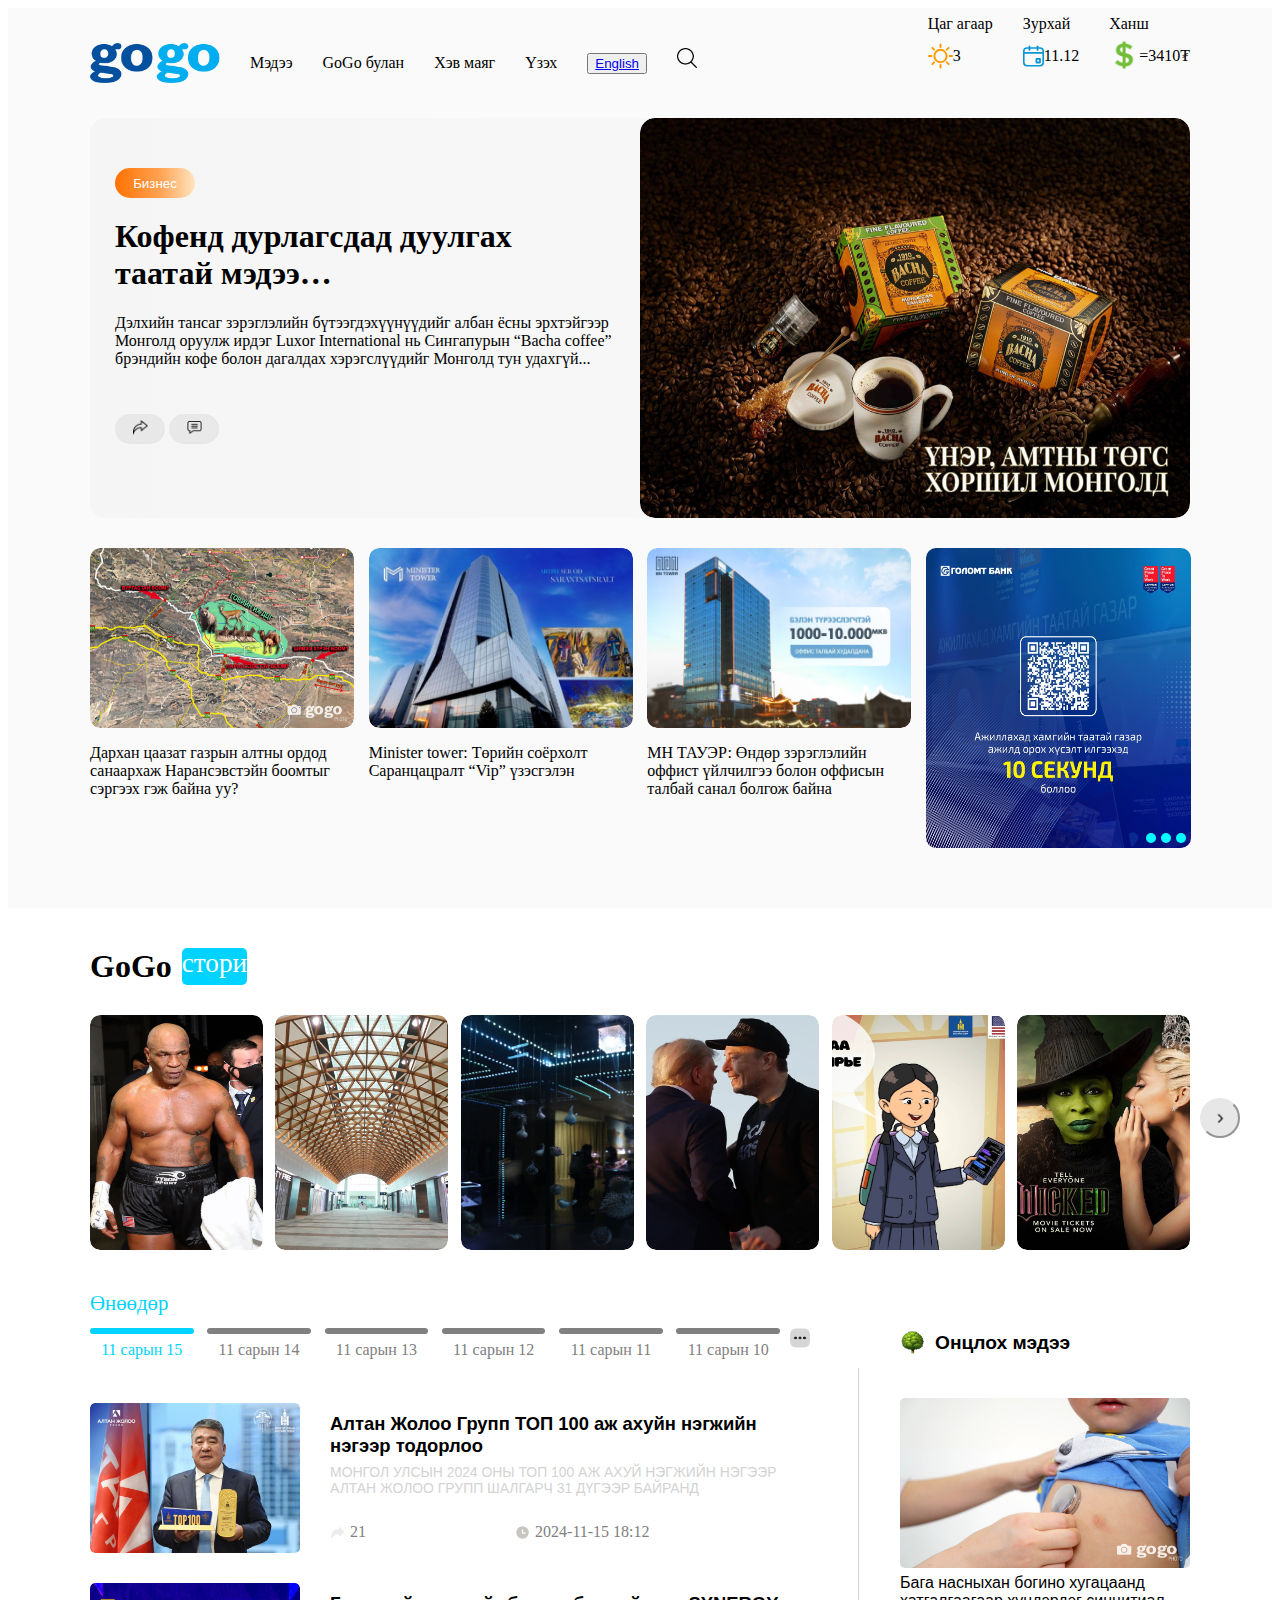
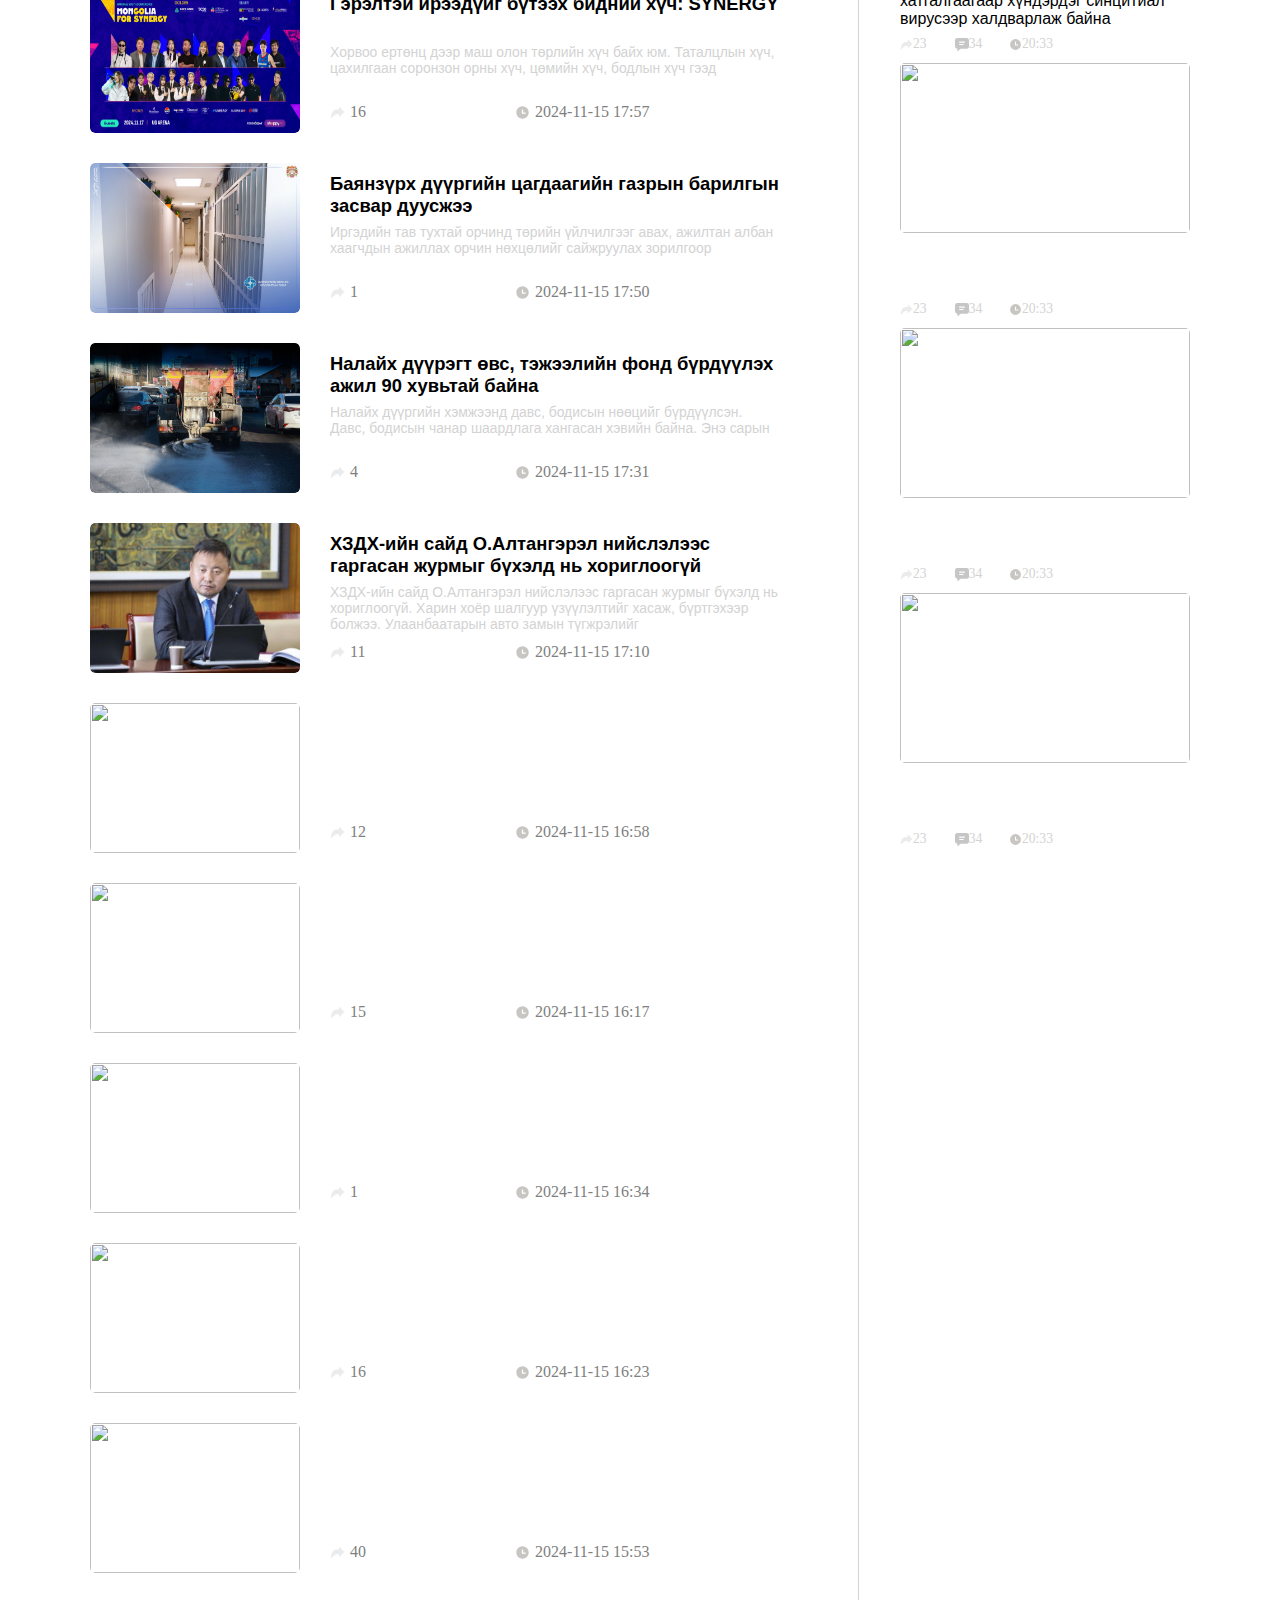
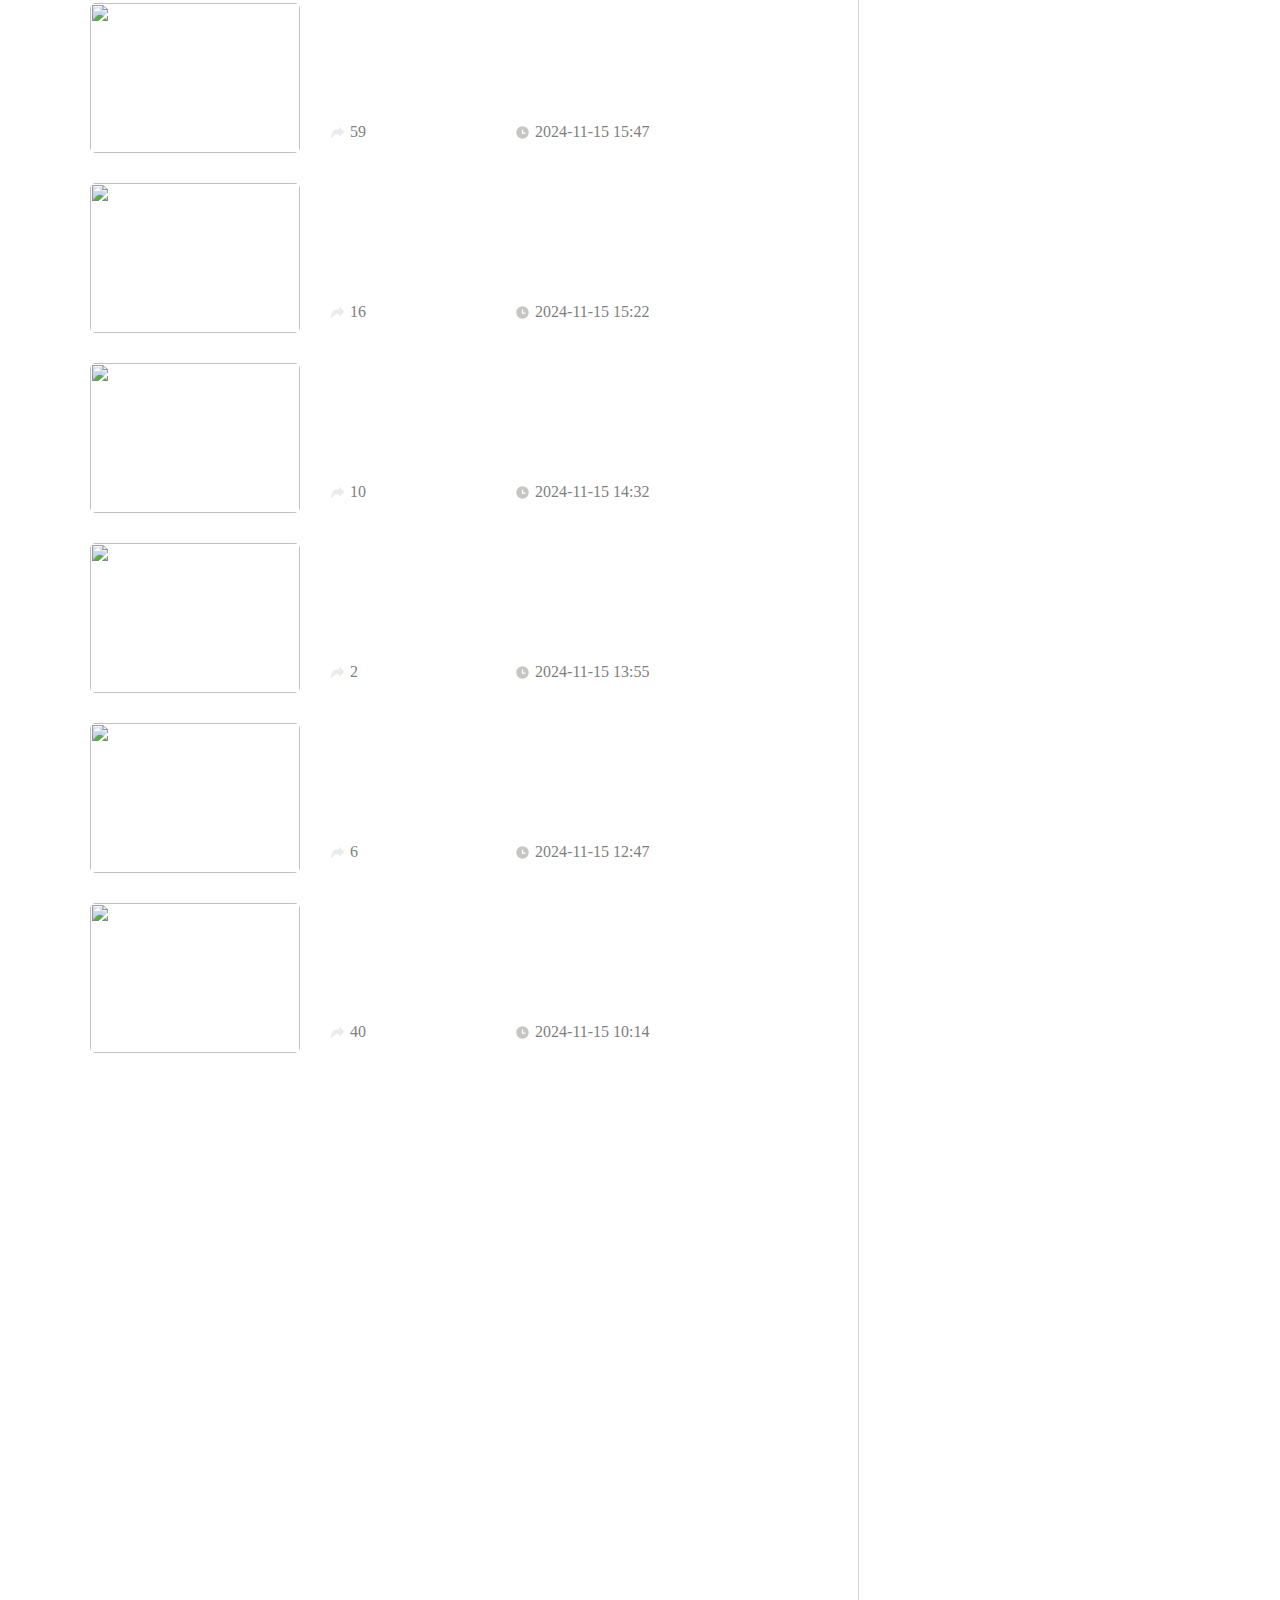
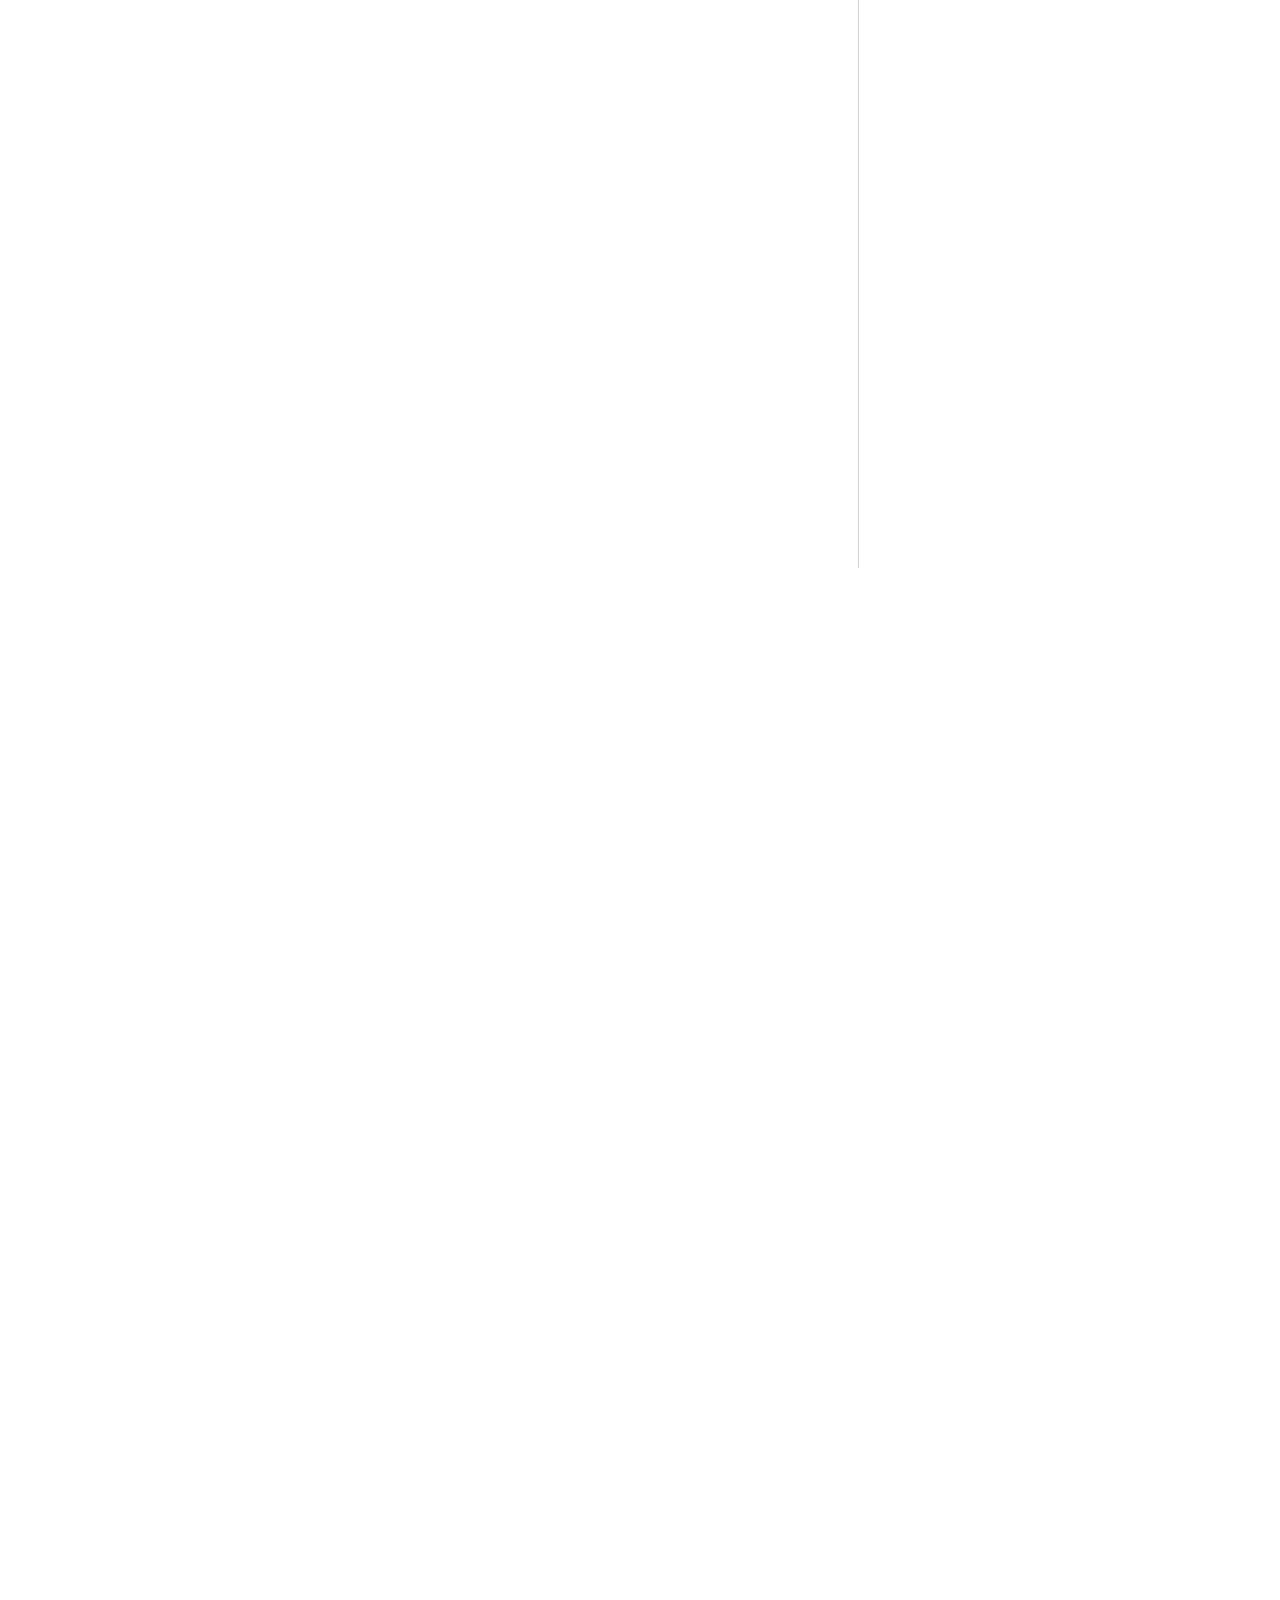
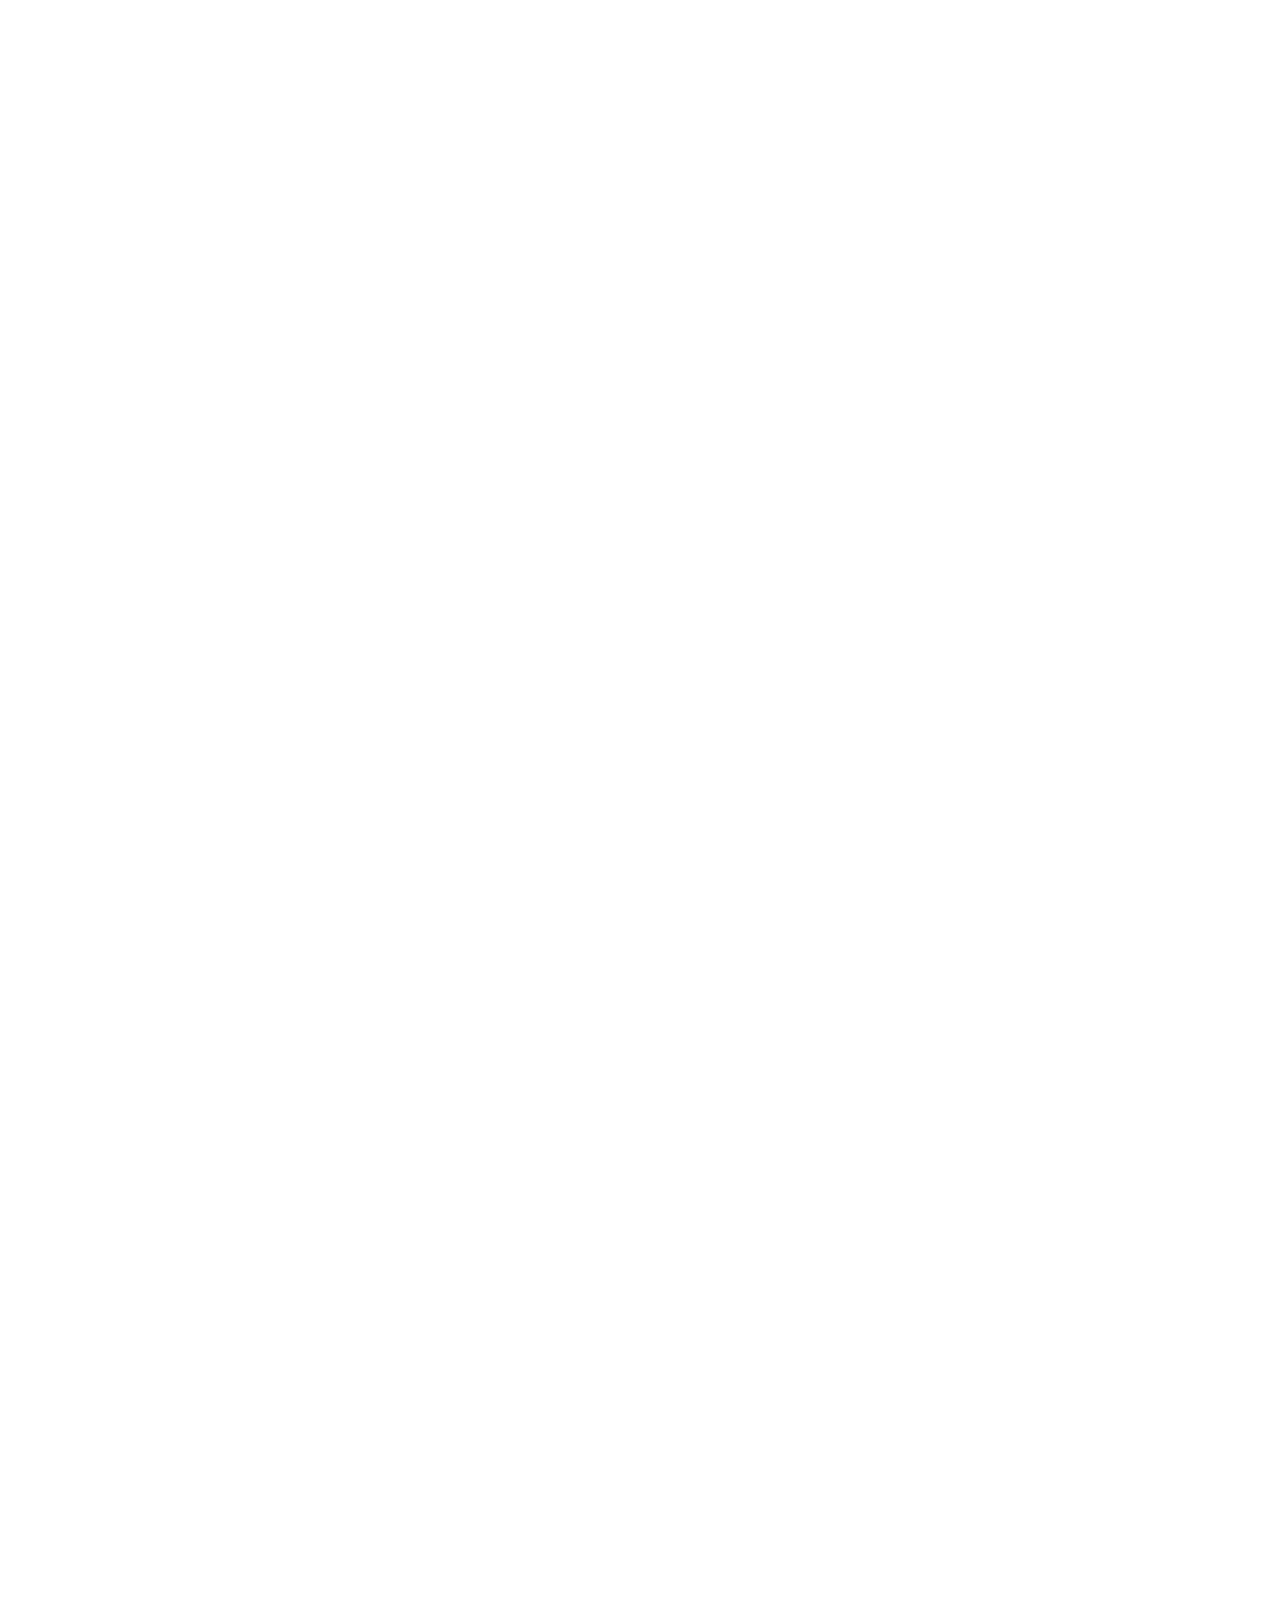
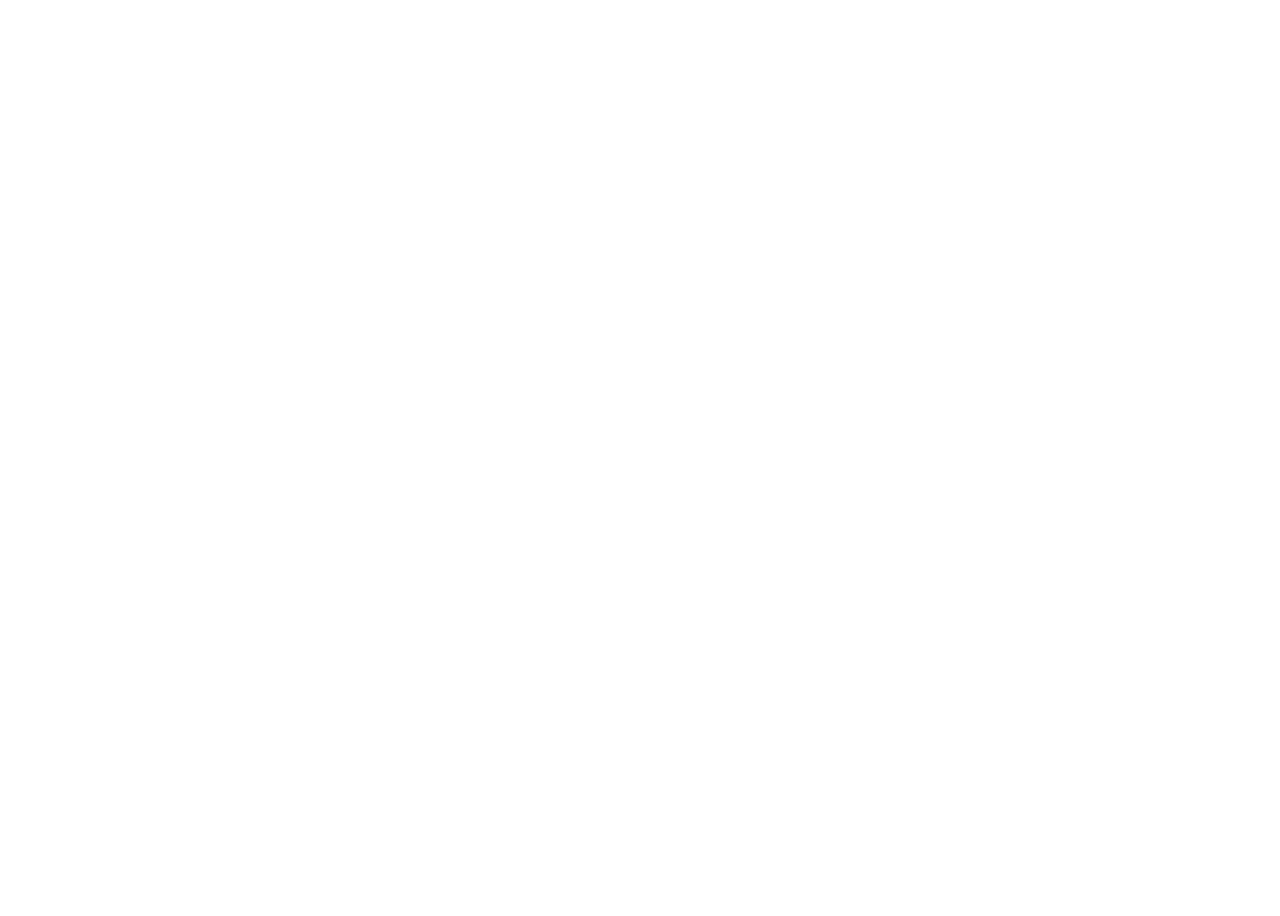
==== commit bd117d49: "11-18" ====
--- a/news.html
+++ b/news.html
@@ -144,7 +144,7 @@
                         </div>
                     </div>
                 </div>
-                <p></p>
+                <p>Дархан цаазат газрын алтны ордод санаархаж Нарансэвстэйн боомтыг сэргээх гэж байна уу?</p>
             </div>
             <div class="new-img">
                 <div class="border-img">
@@ -156,7 +156,7 @@
                         </div>
                     </div>
                 </div>
-                <p></p>
+                <p>Minister tower: Төрийн соёрхолт Саранцацралт “Vip” үзэсгэлэн</p>
             </div>
             <div class="new-img">
                 <div class="border-img">
@@ -168,7 +168,7 @@
                         </div>
                     </div>
                 </div>
-                <p></p>
+                <p>МН ТАУЭР: Өндөр зэрэглэлийн оффист үйлчилгээ болон оффисын талбай санал болгож байна</p>
             </div>
             <div class="new-img">
                 <img src="b1.jpg" id="b1" class="ad"/>
@@ -193,7 +193,7 @@
                 </div>
              </div>
              <div class="story-div">
-                <div class="border-story" id="sr1" ><img class="story-img" src="story1.jpeg"/></div>
+                <div class="border-story" id="sr1" ><img class="story-img" src="tysonn.jpg" /></div>
                 <div class="border-story" id="sr2"><img class="story-img" src="story2.jpeg" /></div>
                 <div class="border-story" id="sr3"><img class="story-img" src="story3.jpg" /></div>
                 <div class="border-story" id="sr4"><img class="story-img" src="story4.jpg" /></div>
@@ -246,78 +246,466 @@
                             <div class="day-button"></div>
                             <p>11 сарын 10</p>
                         </div>
+                    </div>
+                    <img class="calendar" src="more.png"/>
+                    
+                </div>
+                <div class="d-news" id="nov15">
+                    <div class="news1">
+                        <div class="d-news-img">
+                            <img class="daily-img" src="dnew1.jpg"/>
+                            <div class="hover-ef2">
+                                <div class="read">
+                                     <p>Унших</p>
+                                 <img class="read-arrow" src="arrow-right.png"/>
+                               </div>
+                            </div>
+                        </div>
+                        <div class="news-txt">
+                            <div class="head-text">
+                                <b>Алтан Жолоо Групп ТОП 100 аж ахуйн нэгжийн нэгээр тодорлоо</b>
+                            </div>
+                            <div class="text">
+                                <p>МОНГОЛ УЛСЫН 2024 ОНЫ ТОП 100 АЖ АХУЙ НЭГЖИЙН НЭГЭЭР АЛТАН ЖОЛОО ГРУПП ШАЛГАРЧ 31 ДҮГЭЭР БАЙРАНД</p>
+                            </div>
+                            <div class="date">
+                                <div class="share-div"><img src="icons8-share-48.png" class="date-icon"/><p>21</p></div>
+                                <div class="share-div"><img class="date-icon" src="time-gray.9098dcef.svg"/><p>2024-11-15 18:12</p></div>
+                            </div>
+                        </div>
+                    </div>
+                    <div class="news1">
+                        <div class="d-news-img">
+                            <img class="daily-img" src="news2.jpeg"/>
+                            <div class="hover-ef2">
+                                <div class="read">
+                                     <p>Унших</p>
+                                 <img class="read-arrow" src="arrow-right.png"/>
+                               </div>
+                            </div>
+                        </div>
+                        <div class="news-txt">
+                            <div class="head-text">
+                                <b>Гэрэлтэй ирээдүйг бүтээх бидний хүч: SYNERGY</b>
+                            </div>
+                            <div class="text">
+                                <p>Хорвоо ертөнц дээр маш олон төрлийн хүч байх юм. Таталцлын хүч, цахилгаан соронзон орны хүч, цөмийн хүч, бодлын хүч гээд</p>
+                            </div>
+                            <div class="date">
+                                <div class="share-div"><img src="icons8-share-48.png" class="date-icon"/><p>16</p></div>
+                                <div class="share-div"><img class="date-icon" src="time-gray.9098dcef.svg"/><p>2024-11-15 17:57</p></div>
+                            </div>
+                        </div>
+                    </div>
+                    <div class="news1">
+                        <div class="d-news-img">
+                            <img class="daily-img" src="anews4.jpeg"/>
+                            <div class="hover-ef2">
+                                <div class="read">
+                                     <p>Унших</p>
+                                 <img class="read-arrow" src="arrow-right.png"/>
+                               </div>
+                            </div>
+                        </div>
+                        <div class="news-txt">
+                            <div class="head-text">
+                                <b>Баянзүрх дүүргийн цагдаагийн газрын барилгын засвар дуусжээ</b>
+                            </div>
+                            <div class="text">
+                                <p>Иргэдийн тав тухтай орчинд төрийн үйлчилгээг авах, ажилтан албан хаагчдын ажиллах орчин нөхцөлийг сайжруулах зорилгоор</p>
+                            </div>
+                            <div class="date">
+                                <div class="share-div"><img src="icons8-share-48.png" class="date-icon"/><p>1</p></div>
+                                <div class="share-div"><img class="date-icon" src="time-gray.9098dcef.svg"/><p>2024-11-15 17:50</p></div>
+                            </div>
+                        </div>
+                    </div>
+                    <div class="news1">
+                        <div class="d-news-img">
+                            <img class="daily-img" src="anews5.jpeg"/>
+                            <div class="hover-ef2">
+                                <div class="read">
+                                     <p>Унших</p>
+                                 <img class="read-arrow" src="arrow-right.png"/>
+                               </div>
+                            </div>
+                        </div>
+                        <div class="news-txt">
+                            <div class="head-text">
+                                <b>Налайх дүүрэгт өвс, тэжээлийн фонд бүрдүүлэх ажил 90 хувьтай байна</b>
+                            </div>
+                            <div class="text">
+                                <p>Налайх дүүргийн хэмжээнд давс, бодисын нөөцийг бүрдүүлсэн. Давс, бодисын чанар шаардлага хангасан хэвийн байна. Энэ сарын</p>
+                            </div>
+                            <div class="date">
+                                <div class="share-div"><img src="icons8-share-48.png" class="date-icon"/><p>4</p></div>
+                                <div class="share-div"><img class="date-icon" src="time-gray.9098dcef.svg"/><p>2024-11-15 17:31</p></div>
+                            </div>
+                        </div>
+                    </div>
+                    <div class="news1">
+                        <div class="d-news-img">
+                            <img class="daily-img" src="anews3.jpg"/>
+                            <div class="hover-ef2">
+                                <div class="read">
+                                     <p>Унших</p>
+                                 <img class="read-arrow" src="arrow-right.png"/>
+                               </div>
+                            </div>
+                        </div>
+                        <div class="news-txt">
+                            <div class="head-text">
+                                <b>ХЗДХ-ийн сайд О.Алтангэрэл нийслэлээс гаргасан журмыг бүхэлд нь хориглоогүй</b>
+                            </div>
+                            <div class="text">
+                                <p>ХЗДХ-ийн сайд О.Алтангэрэл нийслэлээс гаргасан  журмыг бүхэлд нь хориглоогүй. Харин хоёр шалгуур үзүүлэлтийг хасаж, бүртгэхээр болжээ. Улаанбаатарын авто замын түгжрэлийг</p>
+                            </div>
+                            <div class="date">
+                                <div class="share-div"><img src="icons8-share-48.png" class="date-icon"/><p>11</p></div>
+                                <div class="share-div"><img class="date-icon" src="time-gray.9098dcef.svg"/><p>2024-11-15 17:10</p></div>
+                            </div>
+                        </div>
+                    </div>
+                    <div class="news1">
+                        <div class="d-news-img">
+                            <img class="daily-img" src=""/>
+                            <div class="hover-ef2">
+                                <div class="read">
+                                     <p>Унших</p>
+                                 <img class="read-arrow" src="arrow-right.png"/>
+                               </div>
+                            </div>
+                        </div>
+                        <div class="news-txt">
+                            <div class="head-text"></div>
+                            <div class="text"></div>
+                            <div class="date">
+                                <div class="share-div"><img src="icons8-share-48.png" class="date-icon"/><p>12</p></div>
+                                <div class="share-div"><img class="date-icon" src="time-gray.9098dcef.svg"/><p>2024-11-15 16:58</p></div>
+                            </div>
+                        </div>
+                    </div>
+                    <div class="news1">
+                        <div class="d-news-img">
+                            <img class="daily-img" src=""/>
+                            <div class="hover-ef2">
+                                <div class="read">
+                                     <p>Унших</p>
+                                 <img class="read-arrow" src="arrow-right.png"/>
+                               </div>
+                            </div>
+                        </div>
+                        <div class="news-txt">
+                            <div class="head-text"></div>
+                            <div class="text"></div>
+                            <div class="date">
+                                <div class="share-div"><img src="icons8-share-48.png" class="date-icon"/><p>15</p></div>
+                                <div class="share-div"><img class="date-icon" src="time-gray.9098dcef.svg"/><p>2024-11-15 16:17</p></div>
+                            </div>
+                        </div>
+                    </div>
+                    <div class="news1">
+                        <div class="d-news-img">
+                            <img class="daily-img" src=""/>
+                            <div class="hover-ef2">
+                                <div class="read">
+                                     <p>Унших</p>
+                                 <img class="read-arrow" src="arrow-right.png"/>
+                               </div>
+                            </div>
+                        </div>
+                        <div class="news-txt">
+                            <div class="head-text"></div>
+                            <div class="text"></div>
+                            <div class="date">
+                                <div class="share-div"><img src="icons8-share-48.png" class="date-icon"/><p>1</p></div>
+                                <div class="share-div"><img class="date-icon" src="time-gray.9098dcef.svg"/><p>2024-11-15 16:34</p></div>
+                            </div>
+                        </div>
+                    </div>
+                    <div class="news1">
+                        <div class="d-news-img">
+                            <img class="daily-img" src=""/>
+                            <div class="hover-ef2">
+                                <div class="read">
+                                     <p>Унших</p>
+                                 <img class="read-arrow" src="arrow-right.png"/>
+                               </div>
+                            </div>
+                        </div>
+                        <div class="news-txt">
+                            <div class="head-text"></div>
+                            <div class="text"></div>
+                            <div class="date">
+                                <div class="share-div"><img src="icons8-share-48.png" class="date-icon"/><p>16</p></div>
+                                <div class="share-div"><img class="date-icon" src="time-gray.9098dcef.svg"/><p>2024-11-15 16:23</p></div>
+                            </div>
+                        </div>
+                    </div>
+                    <div class="news1">
+                        <div class="d-news-img">
+                            <img class="daily-img" src=""/>
+                            <div class="hover-ef2">
+                                <div class="read">
+                                     <p>Унших</p>
+                                 <img class="read-arrow" src="arrow-right.png"/>
+                               </div>
+                            </div>
+                        </div>
+                        <div class="news-txt">
+                            <div class="head-text"></div>
+                            <div class="text"></div>
+                            <div class="date">
+                                <div class="share-div"><img src="icons8-share-48.png" class="date-icon"/><p>40</p></div>
+                                <div class="share-div"><img class="date-icon" src="time-gray.9098dcef.svg"/><p>2024-11-15 15:53</p></div>
+                            </div>
+                        </div>
+                    </div>
+                    <div class="news1">
+                        <div class="d-news-img">
+                            <img class="daily-img" src=""/>
+                            <div class="hover-ef2">
+                                <div class="read">
+                                     <p>Унших</p>
+                                 <img class="read-arrow" src="arrow-right.png"/>
+                               </div>
+                            </div>
+                        </div>
+                        <div class="news-txt">
+                            <div class="head-text"></div>
+                            <div class="text"></div>
+                            <div class="date">
+                                <div class="share-div"><img src="icons8-share-48.png" class="date-icon"/><p>59</p></div>
+                                <div class="share-div"><img class="date-icon" src="time-gray.9098dcef.svg"/><p>2024-11-15 15:47</p></div>
+                            </div>
+                        </div>
+                    </div>
+                    <div class="news1">
+                        <div class="d-news-img">
+                            <img class="daily-img" src=""/>
+                            <div class="hover-ef2">
+                                <div class="read">
+                                     <p>Унших</p>
+                                 <img class="read-arrow" src="arrow-right.png"/>
+                               </div>
+                            </div></div>
+                        <div class="news-txt">
+                            <div class="head-text"></div>
+                            <div class="text"></div>
+                            <div class="date">
+                                <div class="share-div"><img src="icons8-share-48.png" class="date-icon"/><p>16</p></div>
+                                <div class="share-div"><img class="date-icon" src="time-gray.9098dcef.svg"/><p>2024-11-15 15:22</p></div>
+                            </div>
+                        </div>
+                    </div>
+                    <div class="news1">
+                        <div class="d-news-img">
+                            <img class="daily-img" src=""/>
+                            <div class="hover-ef2">
+                                <div class="read">
+                                     <p>Унших</p>
+                                 <img class="read-arrow" src="arrow-right.png"/>
+                               </div>
+                            </div>
+                        </div>
+                        <div class="news-txt">
+                            <div class="head-text"></div>
+                            <div class="text"></div>
+                            <div class="date">
+                                <div class="share-div"><img src="icons8-share-48.png" class="date-icon"/><p>10</p></div>
+                                <div class="share-div"><img class="date-icon" src="time-gray.9098dcef.svg"/><p>2024-11-15 14:32</p></div>
+                            </div>
+                        </div>
+                    </div>
+                    <div class="news1">
+                        <div class="d-news-img">
+                            <img class="daily-img" src=""/>
+                            <div class="hover-ef2">
+                                <div class="read">
+                                     <p>Унших</p>
+                                 <img class="read-arrow" src="arrow-right.png"/>
+                               </div>
+                            </div>
+                        </div>
+                        <div class="news-txt">
+                            <div class="head-text"></div>
+                            <div class="text"></div>
+                            <div class="date">
+                                <div class="share-div"><img src="icons8-share-48.png" class="date-icon"/><p>2</p></div>
+                                <div class="share-div"><img class="date-icon" src="time-gray.9098dcef.svg"/><p>2024-11-15 13:55</p></div>
+                            </div>
+                        </div>
+                    </div>
+                    <div class="news1">
+                        <div class="d-news-img">
+                            <img class="daily-img" src=""/>
+                            <div class="hover-ef2">
+                                <div class="read">
+                                     <p>Унших</p>
+                                 <img class="read-arrow" src="arrow-right.png"/>
+                               </div>
+                            </div>
+                        </div>
+                        <div class="news-txt">
+                            <div class="head-text"></div>
+                            <div class="text"></div>
+                            <div class="date">
+                                <div class="share-div"><img src="icons8-share-48.png" class="date-icon"/><p>6</p></div>
+                                <div class="share-div"><img class="date-icon" src="time-gray.9098dcef.svg"/><p>2024-11-15 12:47</p></div>
+                            </div>
+                        </div>
+                    </div>
+                    <div class="news1">
+                        <div class="d-news-img">
+                            <img class="daily-img" src=""/>
+                            <div class="hover-ef2">
+                                <div class="read">
+                                     <p>Унших</p>
+                                 <img class="read-arrow" src="arrow-right.png"/>
+                               </div>
+                            </div>
+                        </div>
+                        <div class="news-txt">
+                            <div class="head-text"></div>
+                            <div class="text"></div>
+                            <div class="date">
+                                <div class="share-div"><img src="icons8-share-48.png" class="date-icon"/><p>40</p></div>
+                                <div class="share-div"><img class="date-icon" src="time-gray.9098dcef.svg"/><p>2024-11-15 10:14</p></div>
+                            </div>
+                        </div>
+                    </div>
+                </div>
+            </div>
+            <div class="special-news">
+                <div class="border"></div>
+                <div class="sp-news">
+                    <div class="onstloh">
+                        <div class="ontsloh-medee">
+                            <img  src="highlightnews.4812c9a7.png" style="width:25px; height: 30px;"/>
+                            <b>Онцлох мэдээ</b>
+                        </div>
+                        <div class="ontsloh1" style="margin-top:40px;">
+                           <div class="simg-border">
+                               <img class="special-img" src="bnews1.jpg"/>
+                               <div class="hover-ef3">
+                                <div class="read">
+                                     <p>Унших</p>
+                                 <img class="read-arrow" src="arrow-right.png"/>
+                               </div>
+                            </div>
+                           </div>
+                            <div class="text2">
+                                <p>Бага насныхан богино хугацаанд хатгалгаагаар хүндэрдэг синцитиал вирусээр халдварлаж байна</p>
+                            </div>
+                            <div class="date2">
+                                <div class="date-div">
+                                    <img class="icon-comment" src="icons8-share-48.png"/>
+                                    <p>23</p>
+                                </div>
+                                <div class="date-div">
+                                    <img class="icon-comment" src="comment-light.bd31b019.svg"/>
+                                    <p>34</p>
+                                </div>
+                                <div class="date-div">
+                                    <img class="icon-comment" src="time-gray.9098dcef.svg"/>
+                                    <p>20:33</p>
+                                </div>
+                                
+                            </div>
+                        </div>
+                        <div class="ontsloh1">
+                            <div class="simg-border">
+                                <img class="special-img" src=""/>
+                                <div class="hover-ef3">
+                                 <div class="read">
+                                      <p>Унших</p>
+                                  <img class="read-arrow" src="arrow-right.png"/>
+                                </div>
+                             </div>
+                            </div>
+                             <div class="text2">
+                                 <p></p>
+                             </div>
+                             <div class="date2">
+                                 <div class="date-div">
+                                     <img class="icon-comment" src="icons8-share-48.png"/>
+                                     <p>23</p>
+                                 </div>
+                                 <div class="date-div">
+                                     <img class="icon-comment" src="comment-light.bd31b019.svg"/>
+                                     <p>34</p>
+                                 </div>
+                                 <div class="date-div">
+                                     <img class="icon-comment" src="time-gray.9098dcef.svg"/>
+                                     <p>20:33</p>
+                                 </div>
+                                 
+                             </div>
+                         </div>
+                         <div class="ontsloh1">
+                            <div class="simg-border">
+                                <img class="special-img" src=""/>
+                                <div class="hover-ef3">
+                                 <div class="read">
+                                      <p>Унших</p>
+                                  <img class="read-arrow" src="arrow-right.png"/>
+                                </div>
+                             </div>
+                            </div>
+                             <div class="text2">
+                                 <p></p>
+                             </div>
+                             <div class="date2">
+                                 <div class="date-div">
+                                     <img class="icon-comment" src="icons8-share-48.png"/>
+                                     <p>23</p>
+                                 </div>
+                                 <div class="date-div">
+                                     <img class="icon-comment" src="comment-light.bd31b019.svg"/>
+                                     <p>34</p>
+                                 </div>
+                                 <div class="date-div">
+                                     <img class="icon-comment" src="time-gray.9098dcef.svg"/>
+                                     <p>20:33</p>
+                                 </div>
+                                 
+                             </div>
+                         </div>
+                         <div class="ontsloh1">
+                            <div class="simg-border">
+                                <img class="special-img" src=""/>
+                                <div class="hover-ef3">
+                                 <div class="read">
+                                      <p>Унших</p>
+                                  <img class="read-arrow" src="arrow-right.png"/>
+                                </div>
+                             </div>
+                            </div>
+                             <div class="text2">
+                                 <p></p>
+                             </div>
+                             <div class="date2">
+                                 <div class="date-div">
+                                     <img class="icon-comment" src="icons8-share-48.png"/>
+                                     <p>23</p>
+                                 </div>
+                                 <div class="date-div">
+                                     <img class="icon-comment" src="comment-light.bd31b019.svg"/>
+                                     <p>34</p>
+                                 </div>
+                                 <div class="date-div">
+                                     <img class="icon-comment" src="time-gray.9098dcef.svg"/>
+                                     <p>20:33</p>
+                                 </div>
+                                 
+                             </div>
+                         </div>
+                    </div>
+                    <div class="trend">
                         
-                        <div>
-                            <div></div>
-                            <p>...</p>
-                        </div>
-                    </div>
-                </div>
-                <div>
-                    <div>
-                        <div>
-                            <img/>
-                        </div>
-                        <div></div>
-                    </div>
-                    <div>
-                        <div>
-                            <img/>
-                        </div>
-                        <div></div>
-                    </div>
-                    <div>
-                        <div>
-                            <img/>
-                        </div>
-                        <div></div>
-                    </div>
-                    <div>
-                        <div>
-                            <img/>
-                        </div>
-                        <div></div>
-                    </div>
-                    <div>
-                        <div>
-                            <img/>
-                        </div>
-                        <div></div>
-                    </div>
-                    <div>
-                        <div>
-                            <img/>
-                        </div>
-                        <div></div>
-                    </div>
-                    <div>
-                        <div>
-                            <img/>
-                        </div>
-                        <div></div>
-                    </div>
-                    <div>
-                        <div>
-                            <img/>
-                        </div>
-                        <div></div>
-                    </div>
-                    <div>
-                        <div>
-                            <img/>
-                        </div>
-                        <div></div>
-                    </div>
-                    <div>
-                        <div>
-                            <img/>
-                        </div>
-                        <div></div>
-                    </div>
-                   
-                </div>
-            </div>
-            <div class="special-news"></div>
+                    </div>
+                </div>
+            </div>
         </div>
     </div>
 </body>
--- a/style.css
+++ b/style.css
@@ -1,14 +1,14 @@
 .div1{
     margin:0;
     height:900px;
-    background: rgb(240,240,240,1);;
+    background: rgb(0,0,0,.02);
     display:flex;
     flex-direction:column;
     align-items:center;
 }
 .div2{
     margin:0;
-    height:6000px;
+    height:8000px;
     display: flex;
     flex-direction: column;
     align-items: center;
@@ -103,8 +103,8 @@
     height:400px;
     border-radius:15px;
     display:flex;
-    background: rgb(218,218,218);
-    background: linear-gradient(90deg, rgba(218,218,218,1) 0%, rgba(240,240,240,1) 50%, rgba(240,240,240,1) 50%, rgba(218,218,218,1) 100%);
+    background: rgb(0, 0, 0, 0.02);
+    background: linear-gradient(90deg, rgba(0, 0,0, 0.02) 0%, rgba(0,0,0,0.01) 50%, rgba(0,0,0,0.01) 50%, rgba(0,0,0,0.02) 100%);
 }
 .img1-div{
     width:50%;
@@ -172,9 +172,10 @@
     border-radius:40px;
     margin-top:50px;
     margin-bottom: 20px;
-    background-color:rgb(207, 135, 0);
-    border-color: orange;
-    color:white    
+    background: rgb(255,113,0);
+    background: linear-gradient(90deg, rgba(255,113,0,1) 0%, rgba(255,163,83,1) 57%, rgba(254,229,193,1) 100%);
+    color:white ;
+    border:none  
 }
 .button1:hover{
     width:90px
@@ -183,8 +184,8 @@
     width:50px;
     height:30px;
     border-radius:20px;
-    background-color: rgb(235, 233, 233);
-    border-color: rgb(235, 233, 233);
+    background-color: rgb(0, 0, 0, 0.05);
+    border-color: rgb(0,0,0,0.01);
     transition-duration: 1s;
 }
 .share-icon{
@@ -321,7 +322,7 @@
     justify-content: start;
 }
 .story{
-    background:rgb(50, 149, 255);
+    background:rgba(0,211,255,1);
     color:white;
     font-size: 170%;
     border-radius:5px;
@@ -376,12 +377,13 @@
     display: flex;
     width:100%;
     max-width:1100px;
-    height:2000px;
+    height:4200px;
     margin-top: 50px;
 }
 .daily-news{
-    width:70%;
-    height:2000px
+    width:100%;
+    max-width: 690px;
+    height:4150px
 }
 .dn-top{
     width:100%;
@@ -393,7 +395,7 @@
     align-items: center;
     width:100%;
     height: 50px;
-    color:blue;
+    color:rgba(0,211,255,1);
     font-size: 130%;
 }
 .days-container{
@@ -401,6 +403,7 @@
     gap:2%;
     align-items: center;
     width: 100%;
+    max-width: 720px;
     height: 50px;
 }
 .day-div{
@@ -419,20 +422,196 @@
     border-radius: 5px;
 }
 #day1{
-    color:blue
+    color:rgba(0,211,255,1);
 }
 #day1button{
-    background-color:blue
+    background-color:rgba(0,211,255,1)
 }
 .day-div:hover{
-    color:blue;
+    color:rgba(0,211,255,1);
     margin-bottom: 5px;
 }
+.calendar{
+    margin-left: 700px;
+    width: 20px;
+    height: 20px;
+    border-radius: 5px;
+    display: flex;
+    margin-top: -50px;
+}
 .day-div:hover .day-button{
-    background-color: blue;
+    background-color: rgba(0,211,255,1);
+}
+.d-news{
+    max-width: 690px;
+    width:100%;
+    height: 4100px;
+    display: flex;
+    flex-direction: column;
+    gap:30px;
+    margin-top:25px;
+}
+.news1{
+    height:150px;
+    width: 100%;
+    display: flex;
+    justify-content: space-between;
+}
+.d-news-img{
+    width:30.43%;
+    height:150px;
+    overflow: hidden;
+    border-radius: 5px;
+    position: relative;
+}
+.daily-img{
+    width:100%;
+    height:150px;
+    border-radius: 5px;
+}
+.news-txt{
+    width:65.21%;
+    height:150px;
+    display: flex;
+    flex-direction: column;
+    justify-content: center;
+    
+}
+.head-text{
+    width:100%;
+    height:52px;
+    font-family: sans-serif;
+    font-size: 115%;
+}
+.text{
+    width:100%;
+    height:46px;
+    font-family: sans-serif;
+    font-size:87%;
+    margin-top:-15px;
+    color:lightgray
+}
+.share-div{
+    display: flex;
+    height: 22px;
+    width: 140px;
+    justify-content: start;
+    align-items: center;
+    color:grey;
+    gap:5px
+}
+.date{
+    width: 100%;
+    height: 22px;
+    display: flex;
+    margin-top: 25px;
+    gap:10%
+}
+.date-icon{
+    width: 15px;
+    height: 15px;
+}
+.hover-ef2{
+    width: 100%;
+    height: 100%;
+    position: absolute;
+    display: none;
+    background: rgb(0, 0, 0, 0.5);
+    margin-top:-154px;
+    color:white
+}
+.d-news-img:hover .daily-img{
+    transform: scale(1.1);
+}
+.d-news-img:hover .hover-ef2{
+    display: block;
 }
 .special-news{
-    width:30%;
-    height:800px;
+    width:100%;
+    max-width:410px;
+    height:4000px;
     min-width: 330px;
-}
+    display: flex;
+    justify-content: end;
+    margin-top: 50px;
+}
+.border{
+    height: 4000px;
+    width: 1px;
+    background-color:lightgrey;
+    margin-top: 40px;
+    margin-right:10%;
+}
+.sp-news{
+    height: 2600px;
+    width:100%;
+    max-width: 290px;
+}
+.ontsloh{
+    height:1200px;
+    width:100%;
+    display: flex;
+    flex-direction: column;
+    
+}
+.ontsloh1{
+    width:100%;
+    max-width: 290px;
+    height:265px;
+}
+.special-img{
+    width:100%;
+    height: 170px;
+    border-radius: 5px;
+}
+.simg-border{
+    width: 100%;
+    max-width: 290;
+    height:170px;
+    border-radius: 5px;
+    position: relative;
+}
+.ontsloh-medee{
+    font-size:120%;;
+    font-family: sans-serif;
+    display: flex;
+    gap:10px;
+    align-items: center;
+}
+.text2{
+    width:100%;
+    height: 60px;
+    font-family: sans-serif;
+    margin-top:-10px;
+}
+.date2{
+    width:100%;
+    height:20px;
+    display: flex;
+    align-items: center;
+    color:lightgrey;
+    gap:5%;
+    font-size:85%;
+}
+.icon-comment{
+    height:13px;
+}
+.date-div{
+    height: 20px;
+    display: flex;
+    width:40px;
+    align-items: center;
+}
+.hover-ef3{
+    width: 100%;
+    height: 100%;
+    position: absolute;
+    display: none;
+    background: rgb(0, 0, 0, 0.5);
+    margin-top:-174px;
+    color:white;
+    border-radius: 5px;
+}
+.simg-border:hover .hover-ef3{
+    display: block;
+}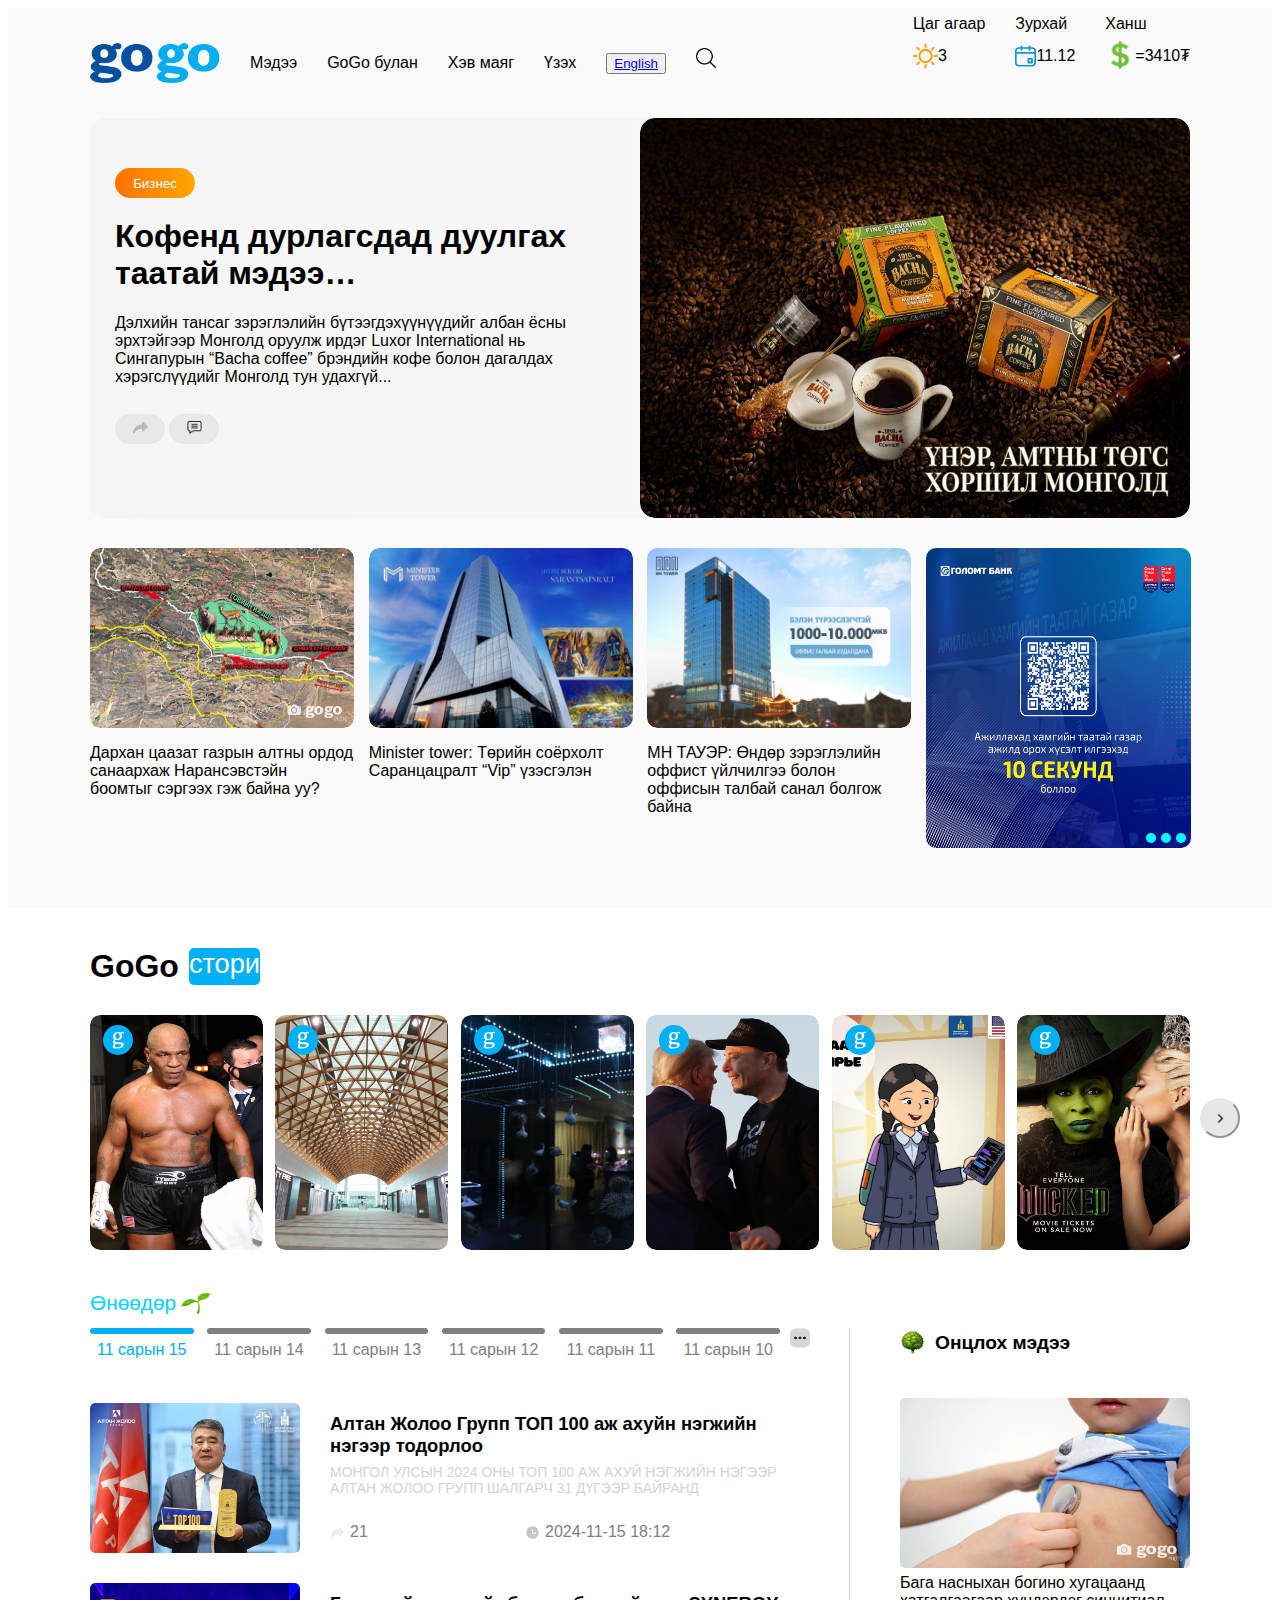
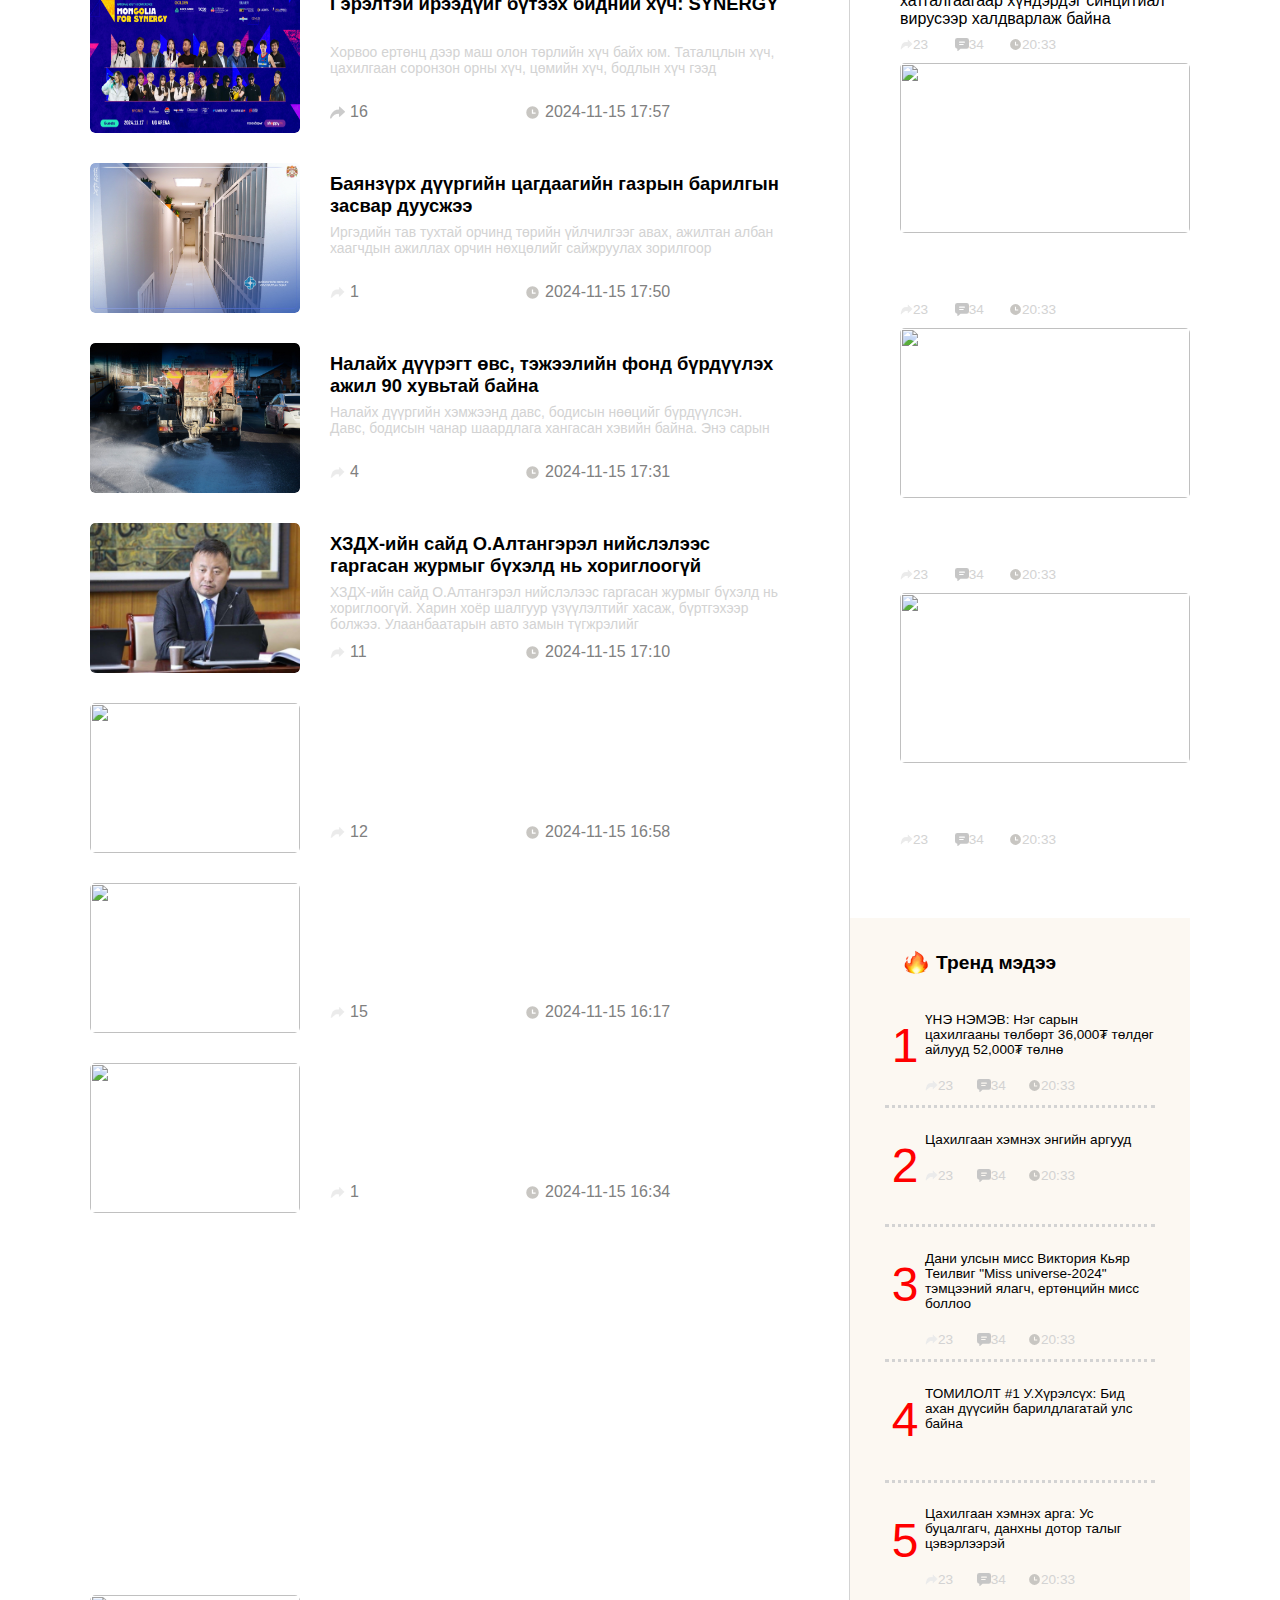
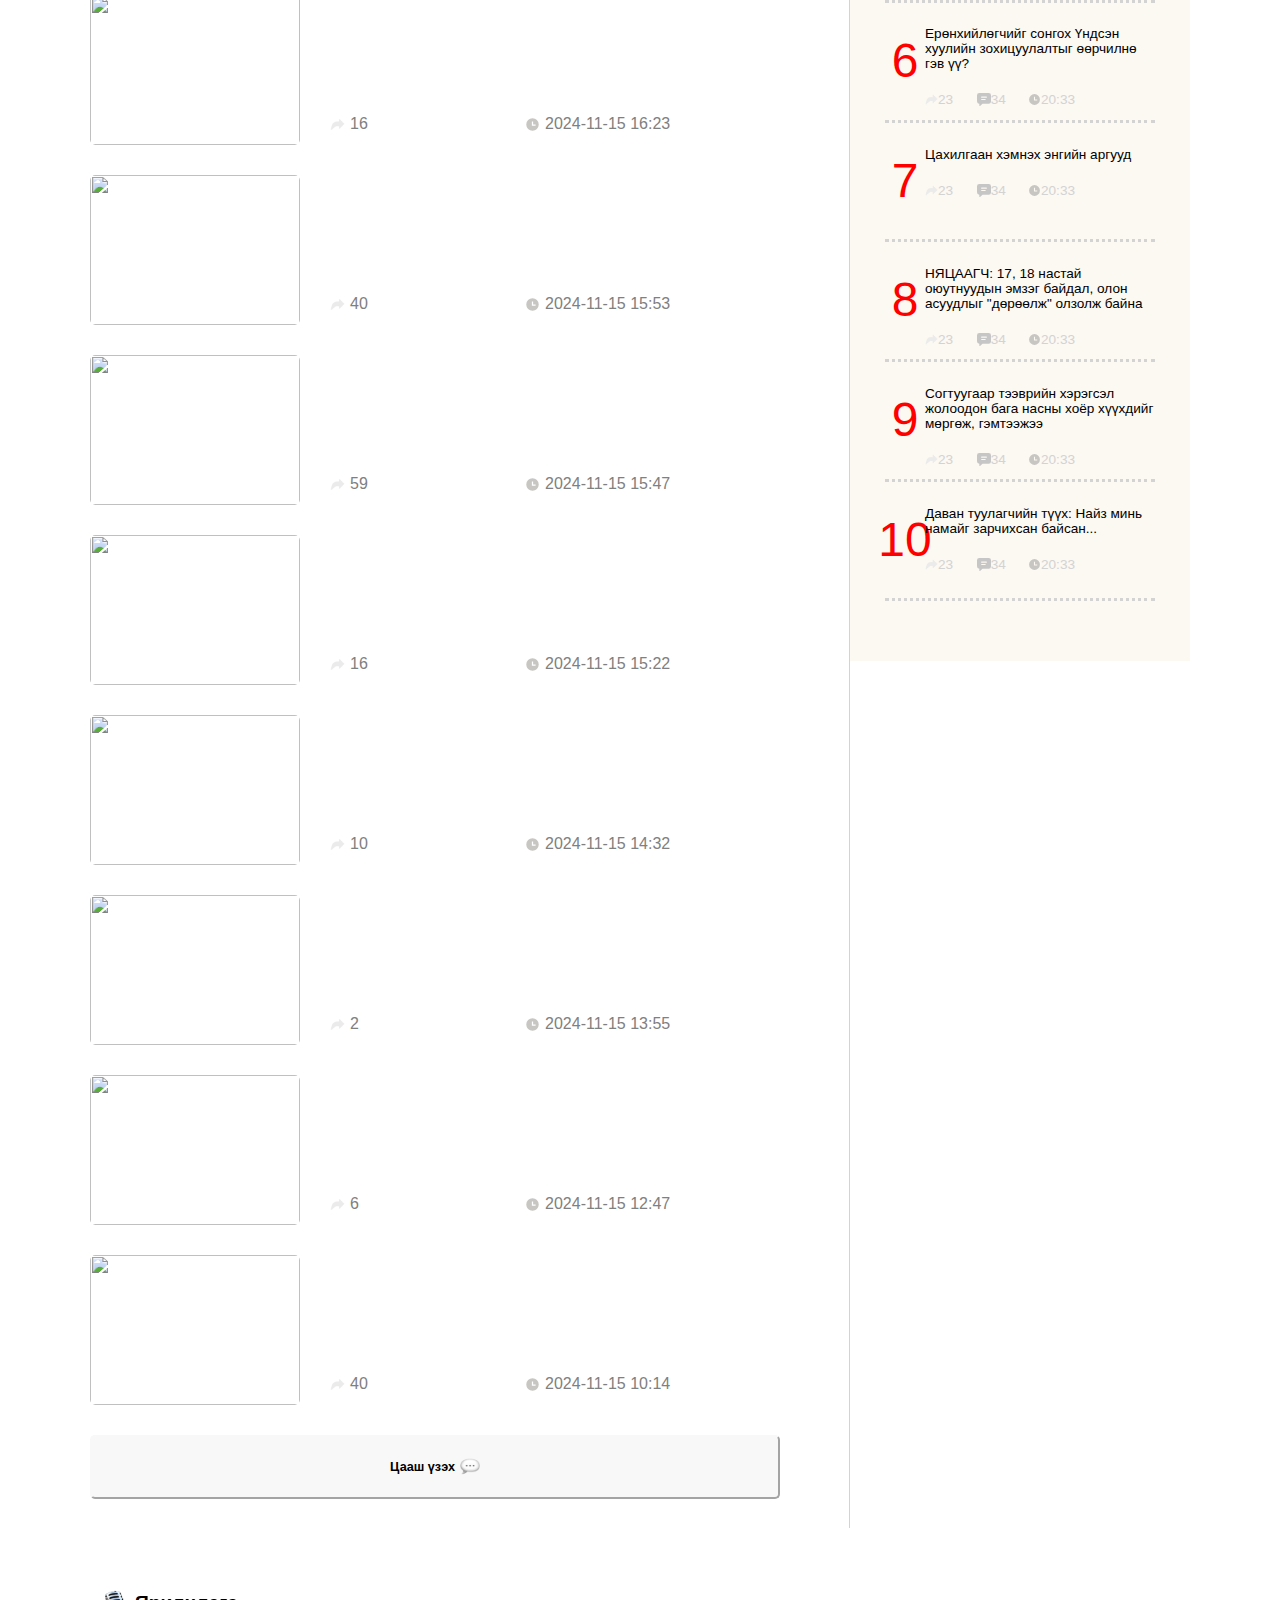
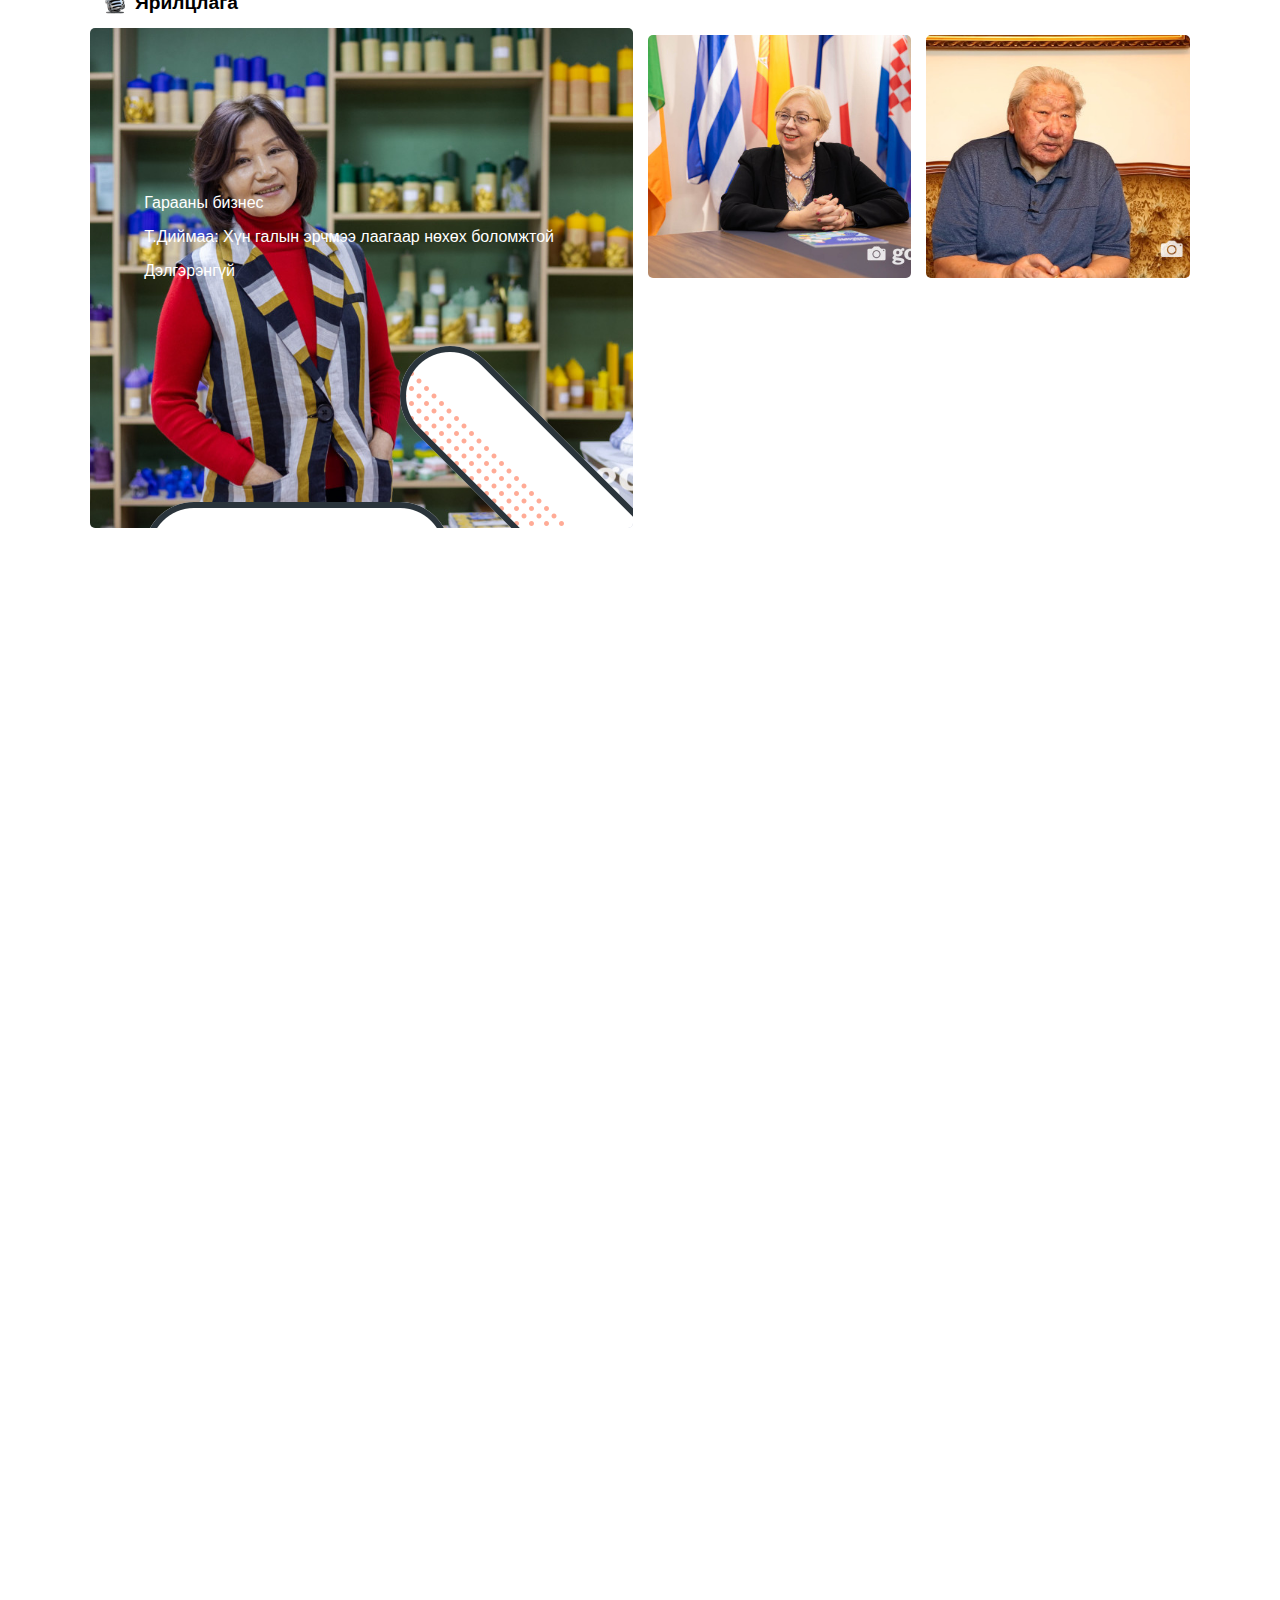
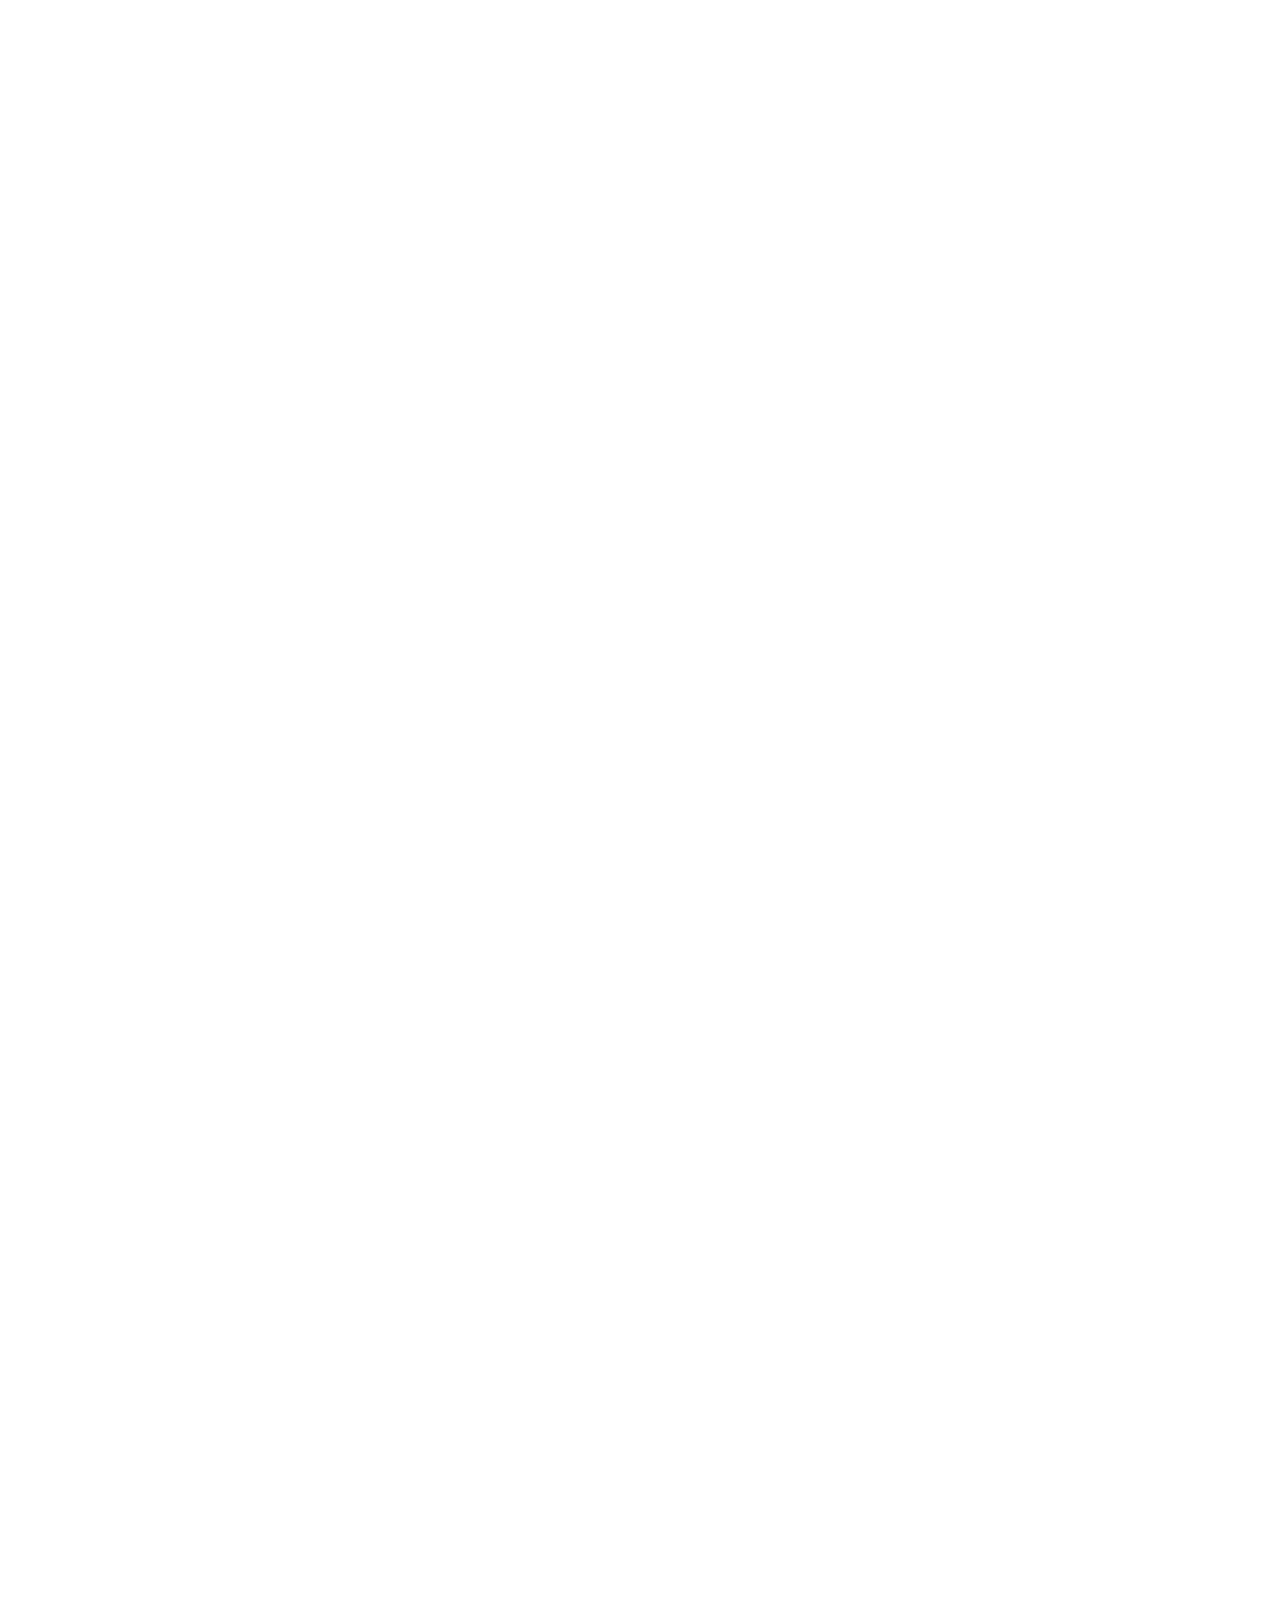
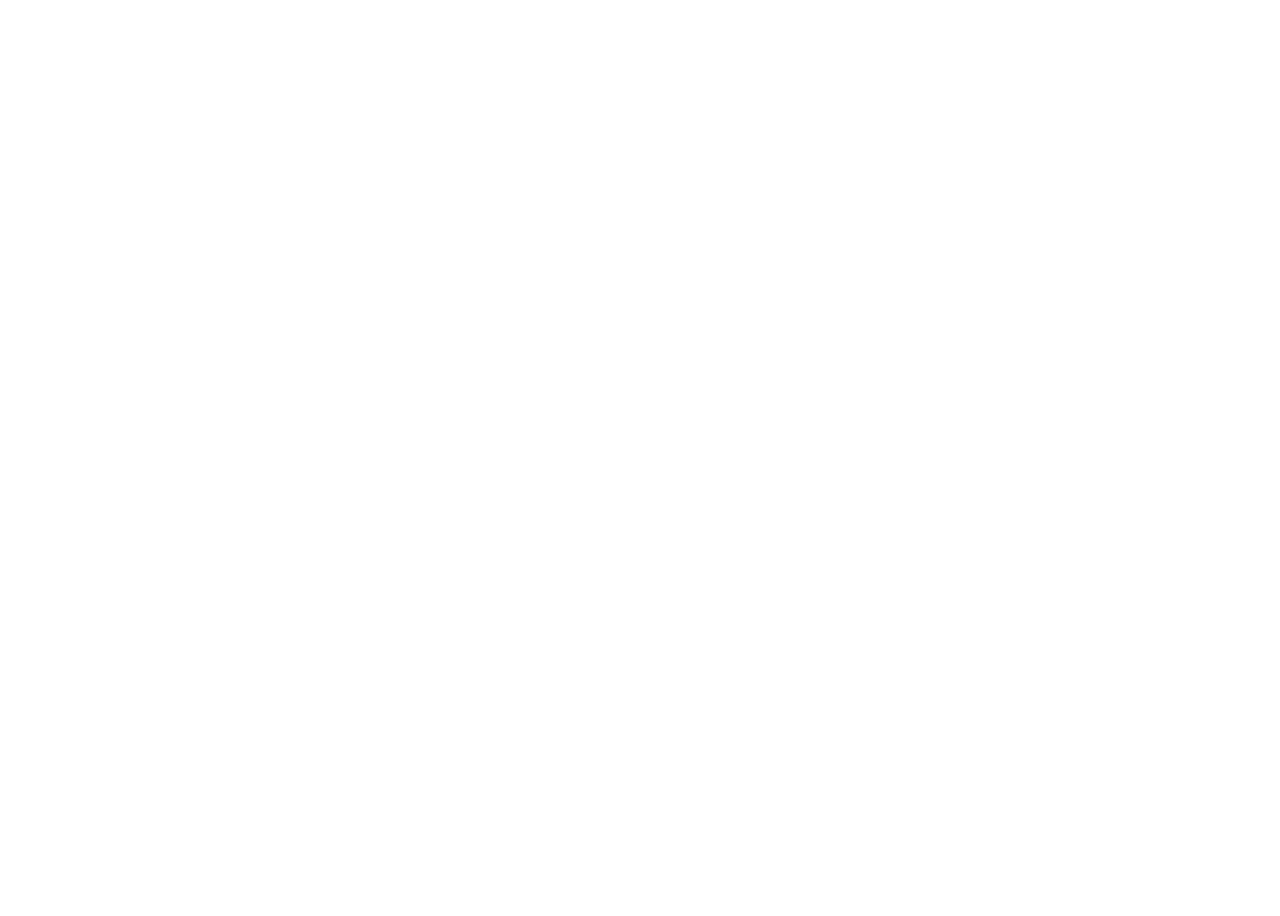
==== commit 8f6f8876: "11-19" ====
--- a/news.html
+++ b/news.html
@@ -115,7 +115,7 @@
                     </div>
                     <div style="margin-top:20px">
                         <button class="button-share">
-                            <img  class="share-icon" src="share.png"/>
+                            <img  class="share-icon" src="share-gray.f2280499.svg"/>
                         </button>
                         <button class="button-share">
                             <img style="width: 15px;height: 15px;" src="comment.png"/>
@@ -193,15 +193,15 @@
                 </div>
              </div>
              <div class="story-div">
-                <div class="border-story" id="sr1" ><img class="story-img" src="tysonn.jpg" /></div>
-                <div class="border-story" id="sr2"><img class="story-img" src="story2.jpeg" /></div>
-                <div class="border-story" id="sr3"><img class="story-img" src="story3.jpg" /></div>
-                <div class="border-story" id="sr4"><img class="story-img" src="story4.jpg" /></div>
-                <div class="border-story" id="sr5"><img class="story-img" src="story5.jpg"/></div>
-                <div class="border-story" id="sr6"><img class="story-img" src="story6.jpg" /></div>
-                <div class="border-story" id="sr7"><img class="story-img" src="story7.jpg" /></div>
-                <div class="border-story" id="sr8"><img class="story-img" src="story4.jpg" /></div>
-                <div class="border-story" id="sr9"><img class="story-img" src="story1.jpeg" /></div>
+                <div class="border-story" id="sr1" ><img class="story-img" src="tysonn.jpg" /><img src="author.df8ba556.svg" class="G-logo"/></div>
+                <div class="border-story" id="sr2"><img class="story-img" src="story2.jpeg" /><img src="author.df8ba556.svg" class="G-logo"/></div>
+                <div class="border-story" id="sr3"><img class="story-img" src="story3.jpg" /><img src="author.df8ba556.svg" class="G-logo"/></div>
+                <div class="border-story" id="sr4"><img class="story-img" src="story4.jpg" /><img src="author.df8ba556.svg" class="G-logo"/></div>
+                <div class="border-story" id="sr5"><img class="story-img" src="story5.jpg"/><img src="author.df8ba556.svg" class="G-logo"/></div>
+                <div class="border-story" id="sr6"><img class="story-img" src="story6.jpg" /><img src="author.df8ba556.svg" class="G-logo"/></div>
+                <div class="border-story" id="sr7"><img class="story-img" src="story7.jpg" /><img src="author.df8ba556.svg" class="G-logo"/></div>
+                <div class="border-story" id="sr8"><img class="story-img" src="story4.jpg" /><img src="author.df8ba556.svg" class="G-logo"/></div>
+                <div class="border-story" id="sr9"><img class="story-img" src="story1.jpeg" /><img src="author.df8ba556.svg" class="G-logo"/></div>
              </div>
              </div>
             <div class="button-div">
@@ -219,6 +219,7 @@
                 <div class="dn-top">
                     <div class="today" id="today">
                         <p>Өнөөдөр</p>
+                        <img src="todaynews.6ba1d8b2.png" style="width:30px;height: 30px;"/>
                         <img/>
                     </div>
                     <div class="days-container">
@@ -292,7 +293,7 @@
                                 <p>Хорвоо ертөнц дээр маш олон төрлийн хүч байх юм. Таталцлын хүч, цахилгаан соронзон орны хүч, цөмийн хүч, бодлын хүч гээд</p>
                             </div>
                             <div class="date">
-                                <div class="share-div"><img src="icons8-share-48.png" class="date-icon"/><p>16</p></div>
+                                <div class="share-div"><img src="share-gray.f2280499.svg" class="date-icon"/><p>16</p></div>
                                 <div class="share-div"><img class="date-icon" src="time-gray.9098dcef.svg"/><p>2024-11-15 17:57</p></div>
                             </div>
                         </div>
@@ -423,6 +424,12 @@
                             </div>
                         </div>
                     </div>
+                    <div class="poll">
+                        <div></div>
+                        <div></div>
+                        <div></div>
+                        <div></div>
+                    </div>
                     <div class="news1">
                         <div class="d-news-img">
                             <img class="daily-img" src=""/>
@@ -574,6 +581,12 @@
                             </div>
                         </div>
                     </div>
+                    <button class="more-div">
+                        <div class="more1">
+                            <b>Цааш үзэх</b>
+                            <img src="more.50d348c2.png" style="height:20px;width: 20px;"/>
+                        </div>
+                    </button>
                 </div>
             </div>
             <div class="special-news">
@@ -702,7 +715,264 @@
                          </div>
                     </div>
                     <div class="trend">
-                        
+                        <div class="trend-news-header">
+                            <img src="trend.43e0b806.png" style="width:30px;height: 30px;"/>
+                            <b>Тренд мэдээ</b>
+                        </div>
+                        <div class="trend-news">
+                            <div class="trend-number"><p style="line-height: 0;">1</p></div>
+                            <div class="trend-div">
+                                <div class="trend-txt">
+                                     <p>ҮНЭ НЭМЭВ: Нэг сарын цахилгааны төлбөрт 36,000₮ төлдөг айлууд 52,000₮ төлнө</p>
+                                </div>
+                                <div class="date2">
+                                    <div class="date-div">
+                                        <img class="icon-comment" src="icons8-share-48.png"/>
+                                        <p>23</p>
+                                    </div>
+                                    <div class="date-div">
+                                        <img class="icon-comment" src="comment-light.bd31b019.svg"/>
+                                        <p>34</p>
+                                    </div>
+                                    <div class="date-div">
+                                        <img class="icon-comment" src="time-gray.9098dcef.svg"/>
+                                        <p>20:33</p>
+                                    </div>
+                                    
+                                </div>
+                            </div>
+                        </div>
+                        <div class="trend-news">
+                            <div class="trend-number"><p style="line-height: 0;">2</p></div>
+                            <div class="trend-div">
+                                <div class="trend-txt">
+                                     <p>Цахилгаан хэмнэх энгийн аргууд</p>
+                                </div>
+                                <div class="date2">
+                                    <div class="date-div">
+                                        <img class="icon-comment" src="icons8-share-48.png"/>
+                                        <p>23</p>
+                                    </div>
+                                    <div class="date-div">
+                                        <img class="icon-comment" src="comment-light.bd31b019.svg"/>
+                                        <p>34</p>
+                                    </div>
+                                    <div class="date-div">
+                                        <img class="icon-comment" src="time-gray.9098dcef.svg"/>
+                                        <p>20:33</p>
+                                    </div>
+                                    
+                                </div>
+                            </div>
+                        </div>
+                        <div class="trend-news">
+                            <div class="trend-number"><p style="line-height: 0;">3</p></div>
+                            <div class="trend-div">
+                                <div class="trend-txt">
+                                     <p>Дани улсын мисс Виктория Кьяр Теилвиг "Miss universe-2024" тэмцээний ялагч, ертөнцийн мисс боллоо</p>
+                                </div>
+                                <div class="date2">
+                                    <div class="date-div">
+                                        <img class="icon-comment" src="icons8-share-48.png"/>
+                                        <p>23</p>
+                                    </div>
+                                    <div class="date-div">
+                                        <img class="icon-comment" src="comment-light.bd31b019.svg"/>
+                                        <p>34</p>
+                                    </div>
+                                    <div class="date-div">
+                                        <img class="icon-comment" src="time-gray.9098dcef.svg"/>
+                                        <p>20:33</p>
+                                    </div>
+                                    
+                                </div>
+                            </div>
+                        </div>
+                        <div class="trend-news">
+                            <div class="trend-number"><p style="line-height: 0;">4</p></div>
+                            <div class="trend-div">
+                                <div class="trend-txt">
+                                     <p>ТОМИЛОЛТ #1 У.Хүрэлсүх: Бид ахан дүүсийн барилдлагатай улс байна</p>
+                                </div>
+                                <div class="date-div-trend"></div>
+                            </div>
+                        </div>
+                        <div class="trend-news">
+                            <div class="trend-number"><p style="line-height: 0;">5</p></div>
+                            <div class="trend-div">
+                                <div class="trend-txt">
+                                     <p>Цахилгаан хэмнэх арга: Ус буцалгагч, данхны дотор талыг цэвэрлээрэй</p>
+                                </div>
+                                <div class="date2">
+                                    <div class="date-div">
+                                        <img class="icon-comment" src="icons8-share-48.png"/>
+                                        <p>23</p>
+                                    </div>
+                                    <div class="date-div">
+                                        <img class="icon-comment" src="comment-light.bd31b019.svg"/>
+                                        <p>34</p>
+                                    </div>
+                                    <div class="date-div">
+                                        <img class="icon-comment" src="time-gray.9098dcef.svg"/>
+                                        <p>20:33</p>
+                                    </div>
+                                    
+                                </div>
+                            </div>
+                        </div>
+                        <div class="trend-news">
+                            <div class="trend-number"><p style="line-height: 0;">6</p></div>
+                            <div class="trend-div">
+                                <div class="trend-txt">
+                                     <p>Ерөнхийлөгчийг сонгох Үндсэн хуулийн зохицуулалтыг өөрчилнө гэв үү?</p>
+                                </div>
+                                <div class="date2">
+                                    <div class="date-div">
+                                        <img class="icon-comment" src="icons8-share-48.png"/>
+                                        <p>23</p>
+                                    </div>
+                                    <div class="date-div">
+                                        <img class="icon-comment" src="comment-light.bd31b019.svg"/>
+                                        <p>34</p>
+                                    </div>
+                                    <div class="date-div">
+                                        <img class="icon-comment" src="time-gray.9098dcef.svg"/>
+                                        <p>20:33</p>
+                                    </div>
+                                    
+                                </div>
+                            </div>
+                        </div>
+                        <div class="trend-news">
+                            <div class="trend-number"><p style="line-height: 0;">7</p></div>
+                            <div class="trend-div">
+                                <div class="trend-txt">
+                                     <p>Цахилгаан хэмнэх энгийн аргууд</p>
+                                </div>
+                                <div class="date2">
+                                    <div class="date-div">
+                                        <img class="icon-comment" src="icons8-share-48.png"/>
+                                        <p>23</p>
+                                    </div>
+                                    <div class="date-div">
+                                        <img class="icon-comment" src="comment-light.bd31b019.svg"/>
+                                        <p>34</p>
+                                    </div>
+                                    <div class="date-div">
+                                        <img class="icon-comment" src="time-gray.9098dcef.svg"/>
+                                        <p>20:33</p>
+                                    </div>
+                                    
+                                </div>
+                            </div>
+                        </div>
+                        <div class="trend-news">
+                            <div class="trend-number"><p style="line-height: 0;">8</p></div>
+                            <div class="trend-div">
+                                <div class="trend-txt">
+                                     <p>НЯЦААГЧ: 17, 18 настай оюутнуудын эмзэг байдал, олон асуудлыг "дөрөөлж" олзолж байна</p>
+                                </div>
+                                <div class="date2">
+                                    <div class="date-div">
+                                        <img class="icon-comment" src="icons8-share-48.png"/>
+                                        <p>23</p>
+                                    </div>
+                                    <div class="date-div">
+                                        <img class="icon-comment" src="comment-light.bd31b019.svg"/>
+                                        <p>34</p>
+                                    </div>
+                                    <div class="date-div">
+                                        <img class="icon-comment" src="time-gray.9098dcef.svg"/>
+                                        <p>20:33</p>
+                                    </div>
+                                    
+                                </div>
+                            </div>
+                        </div>
+                        <div class="trend-news">
+                            <div class="trend-number"><p style="line-height: 0;">9</p></div>
+                            <div class="trend-div">
+                                <div class="trend-txt">
+                                     <p>Согтуугаар тээврийн хэрэгсэл жолоодон бага насны хоёр хүүхдийг мөргөж, гэмтээжээ</p>
+                                </div>
+                                <div class="date2">
+                                    <div class="date-div">
+                                        <img class="icon-comment" src="icons8-share-48.png"/>
+                                        <p>23</p>
+                                    </div>
+                                    <div class="date-div">
+                                        <img class="icon-comment" src="comment-light.bd31b019.svg"/>
+                                        <p>34</p>
+                                    </div>
+                                    <div class="date-div">
+                                        <img class="icon-comment" src="time-gray.9098dcef.svg"/>
+                                        <p>20:33</p>
+                                    </div>
+                                    
+                                </div>
+                            </div>
+                        </div>
+                        <div class="trend-news">
+                            <div class="trend-number"><p style="line-height: 0;">10</p></div>
+                            <div class="trend-div">
+                                <div class="trend-txt">
+                                     <p>Даван туулагчийн түүх: Найз минь намайг зарчихсан байсан...</p>
+                                </div>
+                                <div class="date2">
+                                    <div class="date-div">
+                                        <img class="icon-comment" src="icons8-share-48.png"/>
+                                        <p>23</p>
+                                    </div>
+                                    <div class="date-div">
+                                        <img class="icon-comment" src="comment-light.bd31b019.svg"/>
+                                        <p>34</p>
+                                    </div>
+                                    <div class="date-div">
+                                        <img class="icon-comment" src="time-gray.9098dcef.svg"/>
+                                        <p>20:33</p>
+                                    </div>
+                                    
+                                </div>
+                            </div>
+                        </div>
+                    </div>
+                </div>
+            </div>
+        </div>
+        <div class="interview">
+            <div class="int-head">
+                <img src="interview.b47c0f6b.png" style="width: 30px;height:30px;"/>
+                <b>Ярилцлага</b>
+            </div>
+            <div class="int-news-div">
+                <div class="int-news1">
+                    <img class="img-int1" src="int1.jpg"/>
+                    <div class="int-exp">
+                        <div>
+                            <p>Гарааны бизнес</p>
+                        </div>
+                        <div>
+                            <p>Т.Диймаа: Хүн галын эрчмээ лаагаар нөхөх боломжтой</p>
+                        </div>
+                        <div>
+                            <p>Дэлгэрэнгүй</p>
+                            <img src="arrow-right.png"/>
+                        </div>
+                    </div>
+                </div>
+                <div class="int-news1">
+                    <div class="int-news-div2">
+                        <div class="int-news2">
+                            <img class="img-int2" src="intnews2.jpg"/>
+                            
+                        </div>
+                        <div class="int-news2">
+                            <img class="img-int3" src="aint3.jpg"/>
+                        </div>
+                    </div>
+                    <div class="int-news-div2">
+                        <div class="int-news2"></div>
+                        <div class="int-news2"></div>
                     </div>
                 </div>
             </div>
--- a/style.css
+++ b/style.css
@@ -1,3 +1,11 @@
+body{
+    font-family: sans-serif;
+}
+.p{
+    margin-bottom: 0;
+    margin-top: 0%;
+    margin:0%;
+}
 .div1{
     margin:0;
     height:900px;
@@ -173,7 +181,7 @@
     margin-top:50px;
     margin-bottom: 20px;
     background: rgb(255,113,0);
-    background: linear-gradient(90deg, rgba(255,113,0,1) 0%, rgba(255,163,83,1) 57%, rgba(254,229,193,1) 100%);
+background: linear-gradient(90deg, rgba(255,113,0,1) 0%, rgba(255,166,0,1) 100%);
     color:white ;
     border:none  
 }
@@ -306,11 +314,19 @@
     height: 235px;
     border-radius: 10px;
     overflow: hidden;
+    position: relative;
 }
 .story-img{
     width:100%;
     height: 235px;
     border-radius: 10px;
+}
+.G-logo{
+    width:30px;
+    height: 30px;
+    position: absolute;
+    margin-top:10px;
+    margin-left: -160px;
 }
 .story-img:hover{
     transform: scale(1.1);
@@ -322,7 +338,7 @@
     justify-content: start;
 }
 .story{
-    background:rgba(0,211,255,1);
+    background:#00B0F4;
     color:white;
     font-size: 170%;
     border-radius:5px;
@@ -377,13 +393,13 @@
     display: flex;
     width:100%;
     max-width:1100px;
-    height:4200px;
+    height:3500px;
     margin-top: 50px;
 }
 .daily-news{
     width:100%;
     max-width: 690px;
-    height:4150px
+    height:3550px
 }
 .dn-top{
     width:100%;
@@ -397,6 +413,7 @@
     height: 50px;
     color:rgba(0,211,255,1);
     font-size: 130%;
+    gap:5px
 }
 .days-container{
     display: flex;
@@ -422,10 +439,10 @@
     border-radius: 5px;
 }
 #day1{
-    color:rgba(0,211,255,1);
+    color:#00B0F4;
 }
 #day1button{
-    background-color:rgba(0,211,255,1)
+    background-color:#00B0F4
 }
 .day-div:hover{
     color:rgba(0,211,255,1);
@@ -440,12 +457,12 @@
     margin-top: -50px;
 }
 .day-div:hover .day-button{
-    background-color: rgba(0,211,255,1);
+    background-color: #00B0F4;
 }
 .d-news{
     max-width: 690px;
     width:100%;
-    height: 4100px;
+    height: 3400px;
     display: flex;
     flex-direction: column;
     gap:30px;
@@ -494,7 +511,7 @@
 .share-div{
     display: flex;
     height: 22px;
-    width: 140px;
+    width: 150px;
     justify-content: start;
     align-items: center;
     color:grey;
@@ -526,26 +543,49 @@
 .d-news-img:hover .hover-ef2{
     display: block;
 }
+.more-div{
+    width: 100%;
+    max-width: 690px;
+    padding:20px;
+    display: flex;
+    justify-content: center;
+    background-color:#f8f8f8;
+    border-color:#f8f8f8;
+    border-radius: 5px;
+}
+.more-div:hover{
+    background-color:white;
+    color:#00B0F4
+}
+.more1{
+    width:fit-content;
+    height: fit-content;
+    display: flex;
+    align-items: center;
+    gap:5px;
+    font-size:95%;
+
+}
 .special-news{
     width:100%;
     max-width:410px;
-    height:4000px;
-    min-width: 330px;
+    height:3400px;
     display: flex;
     justify-content: end;
     margin-top: 50px;
 }
 .border{
-    height: 4000px;
+    height: 3400px;
     width: 1px;
     background-color:lightgrey;
-    margin-top: 40px;
-    margin-right:10%;
 }
 .sp-news{
     height: 2600px;
     width:100%;
-    max-width: 290px;
+    max-width: 340px;
+    display:flex;
+    flex-direction: column;
+    align-items: end;
 }
 .ontsloh{
     height:1200px;
@@ -614,4 +654,152 @@
 }
 .simg-border:hover .hover-ef3{
     display: block;
+}
+.trend{
+    width:340px;
+    height: fit-content;
+    background-color: rgb(252, 248, 242);
+    display: flex;
+    flex-direction: column;
+    align-items: center;
+    padding-bottom:60px;
+    margin-top: 60px;
+}
+.trend-news-header{
+    padding-top: 30px;
+    padding-bottom: 10px;
+    width: 340px;
+    display:flex;
+    align-items: center;
+    font-size:120%;
+    margin-left: 30%;
+    gap:5px
+}
+.trend-news{
+    width:270px;
+    height: fit-content;
+    padding-top:10px;
+    padding-bottom: 10px;
+    display: flex;
+    border-bottom-style: dotted;
+    border-bottom-color: lightgray;
+}
+.trend-div{
+    width:230px;
+    height:fit-content
+}
+.trend-number{
+    width:40px;
+    font-size:300%;
+    color: red;
+    display: flex;
+    padding: 0;
+    align-items:start;
+    justify-content: center;
+}
+.trend-txt{
+    width:230px;
+    padding-top:0;
+    padding-bottom:5px;
+    font-size: 85%;
+    color:#000000
+}
+.date-div-trend{
+    width:230px;
+    height:20px;
+}
+.trend-news:hover{
+    transform:scale(1.1);
+}
+.trend-txt:hover{
+    color: lightgray;
+}
+.poll{
+    width:100%;
+    max-width:690px;
+    height:322px;
+    background-color:#ffffff1a
+}
+.poll-txt{
+    width:100%;
+    max-width: 650px;
+    height: fit-content;
+}
+.poll1{
+    width:100%;
+    max-width:575px;
+    height:fit-content;
+    padding:5px;
+    display: flex;
+    background-color: rgb(96, 96, 254);
+    border-color: blue;
+}
+.interview{
+    height:fit-content;
+    width: 100%;
+    max-width: 1100px;   
+}
+.int-head{
+    padding:10px;
+    display: flex;
+    align-items: center; 
+    gap:5px;
+    font-size: 120%;
+}
+.int-news-div{
+    width: 100%;
+    height: 500px;
+    max-height: 500px;
+    display: flex;
+    justify-content: space-between;
+    flex-wrap:nowrap;
+}
+.int-news1{
+    width: 49.5%;
+    max-width:542.5px;
+    height:500px;
+    overflow: hidden;
+    border-radius: 5px;
+    flex-direction: column;
+    display: flex;
+    position: relative;
+    justify-content: center;
+}
+.int-news-div2{
+    width:100%;
+    max-width:542.5px;
+    height: 243px;
+    display: flex;
+    justify-content: space-between;
+}
+.img-int1{
+    width:138.38%;
+    height:100%;
+    margin-left: -20%;
+    border-radius:5px;
+}
+.int-news2{
+    height: 243px;
+    width:100%;
+    max-width: 263.75px;
+    overflow: hidden;
+    border-radius: 5px;
+}
+.img-int2{
+    width: 138%;
+    height: 100%;
+    margin-left: -20%;
+}
+.img-int3{
+    width:165.9%;
+    height: 100%;
+    margin-left: -35%;
+}
+.int-exp{
+    width:80%;
+    height:fit-content;
+    position:absolute;
+    margin-top:80%;
+    color:white;
+    margin-left: 10%;
 }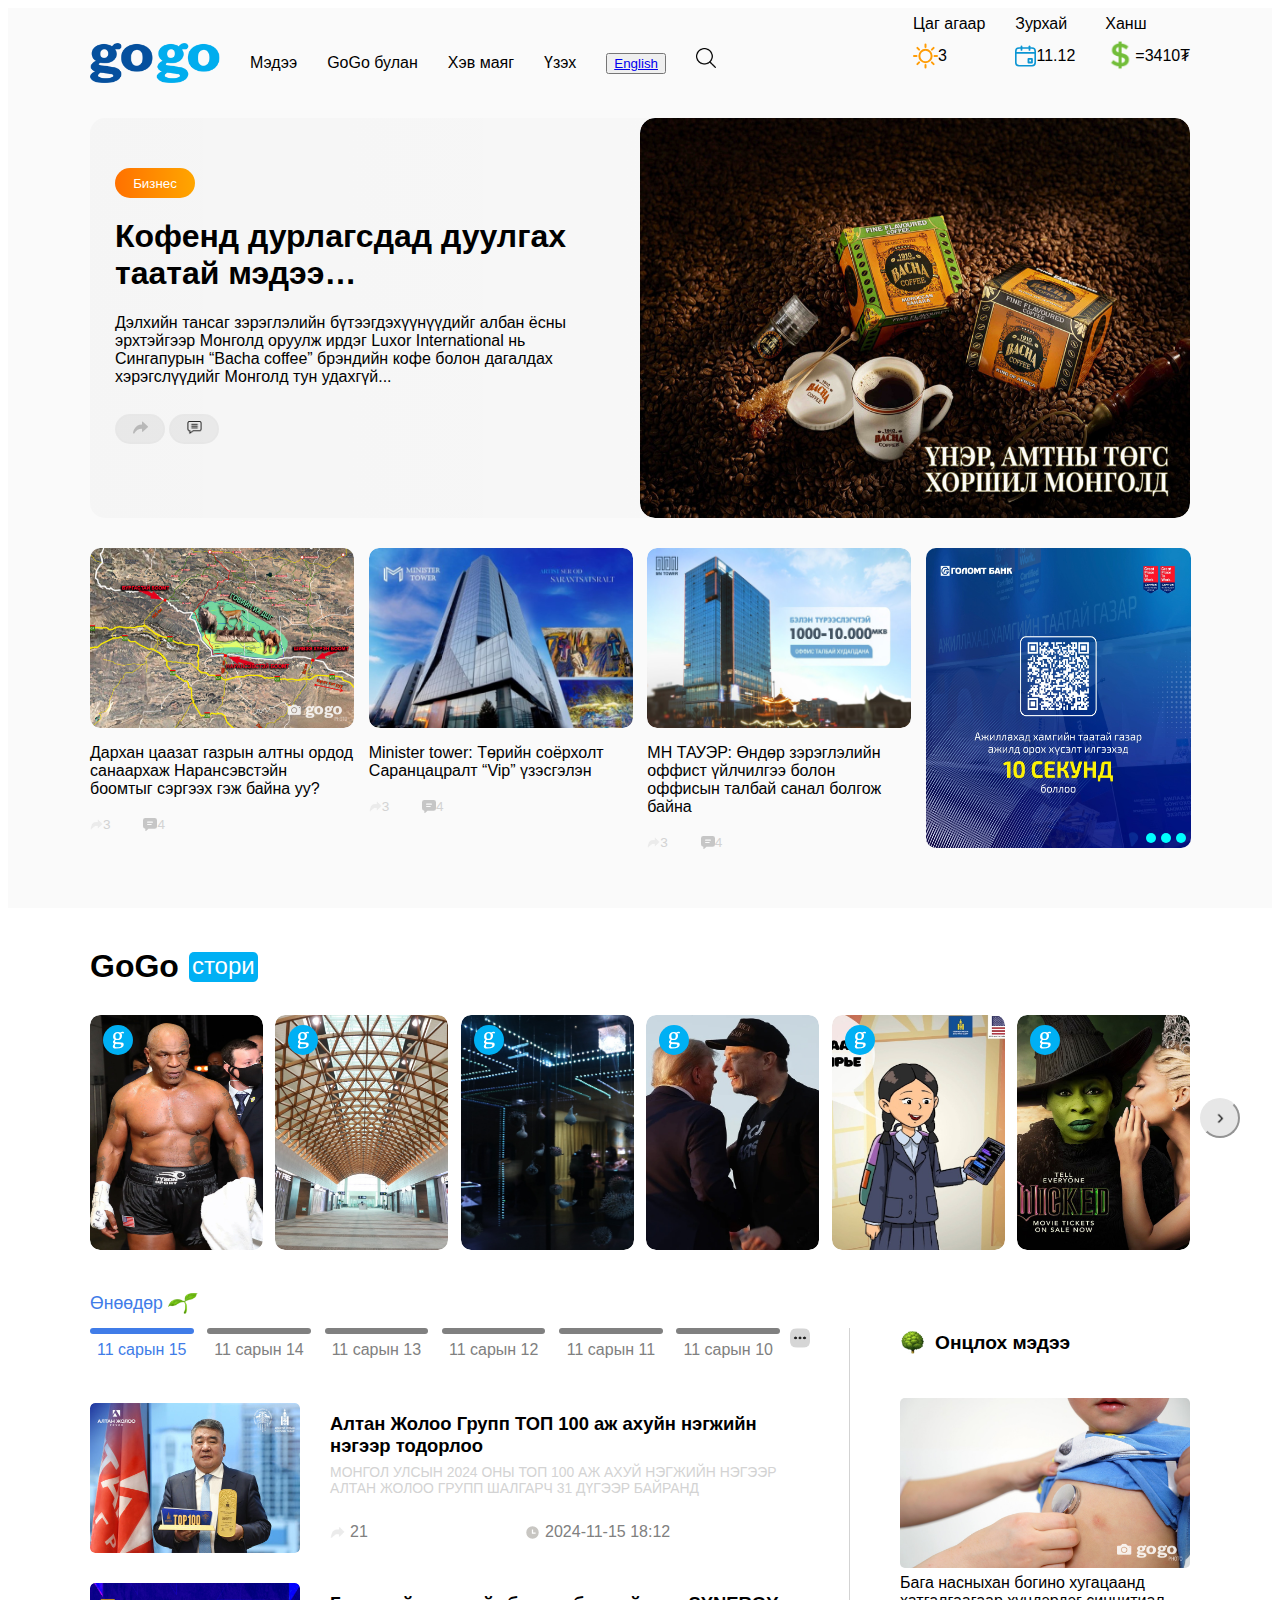
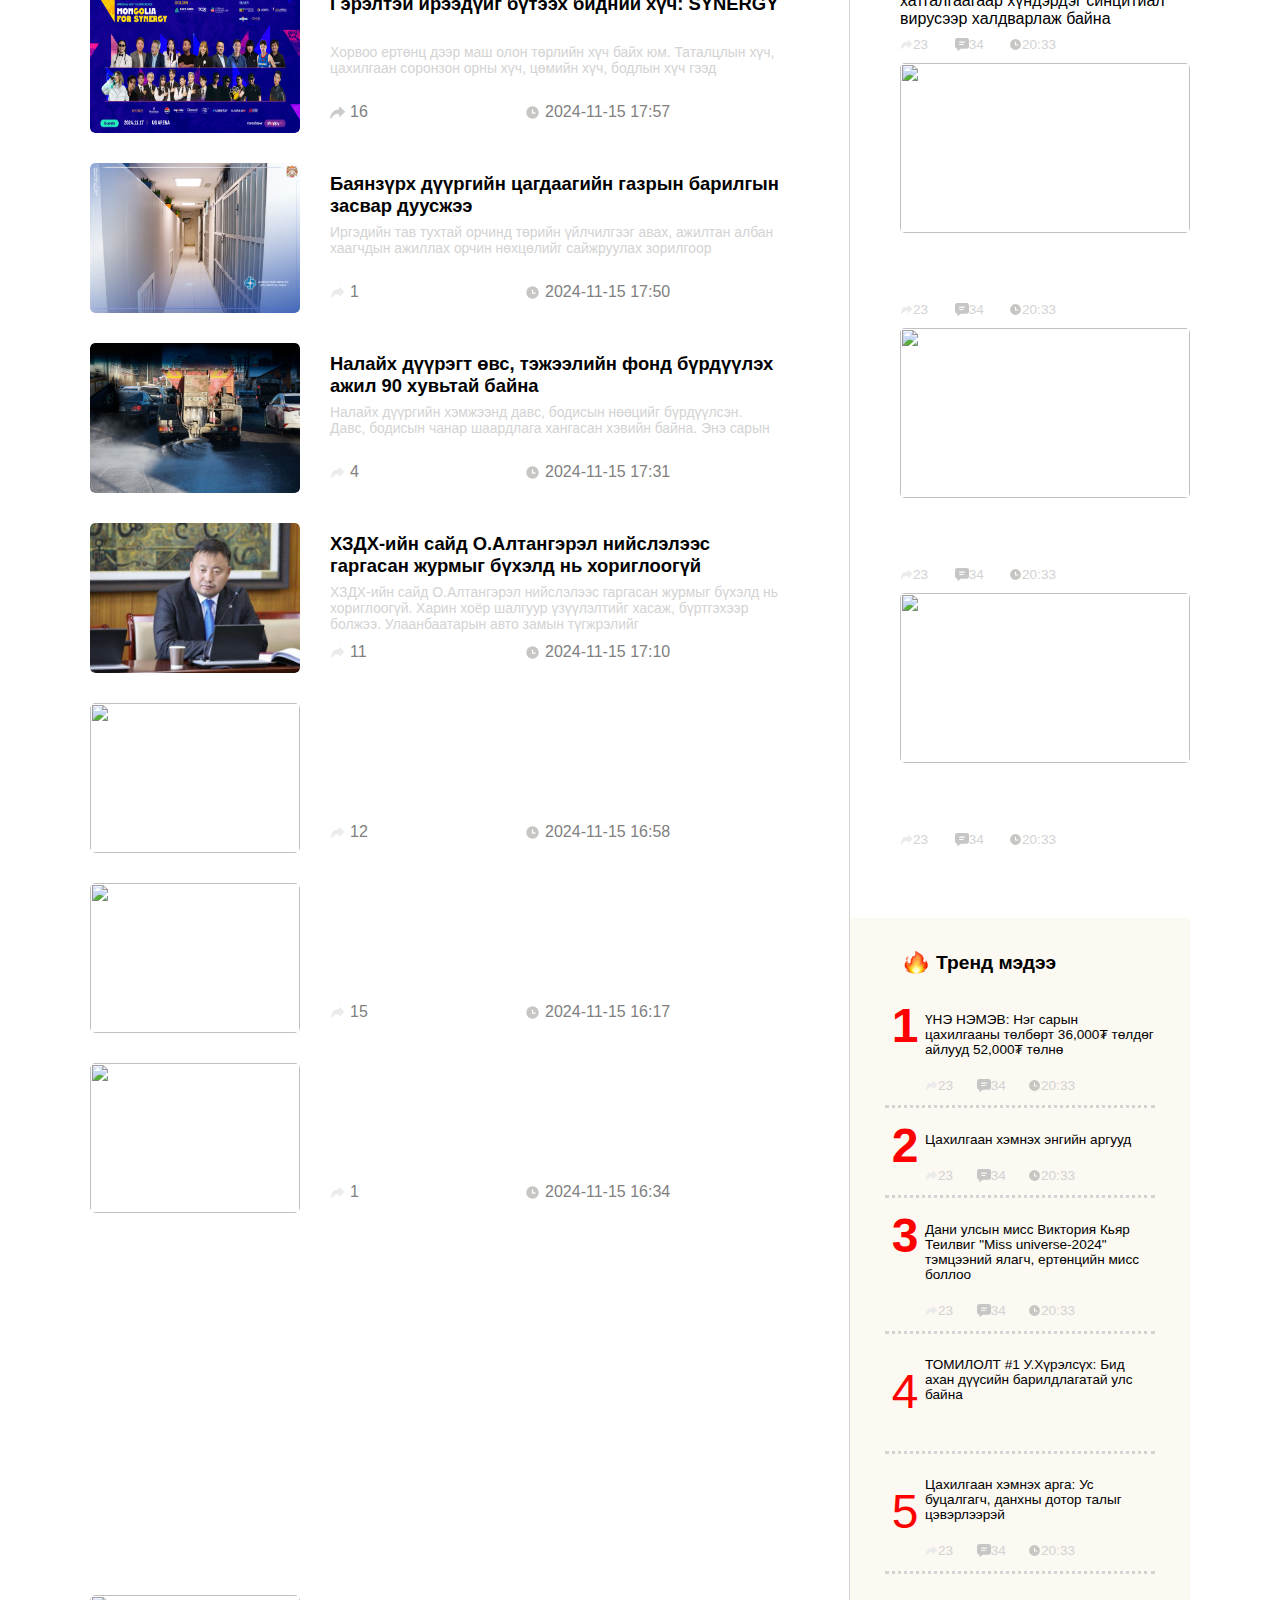
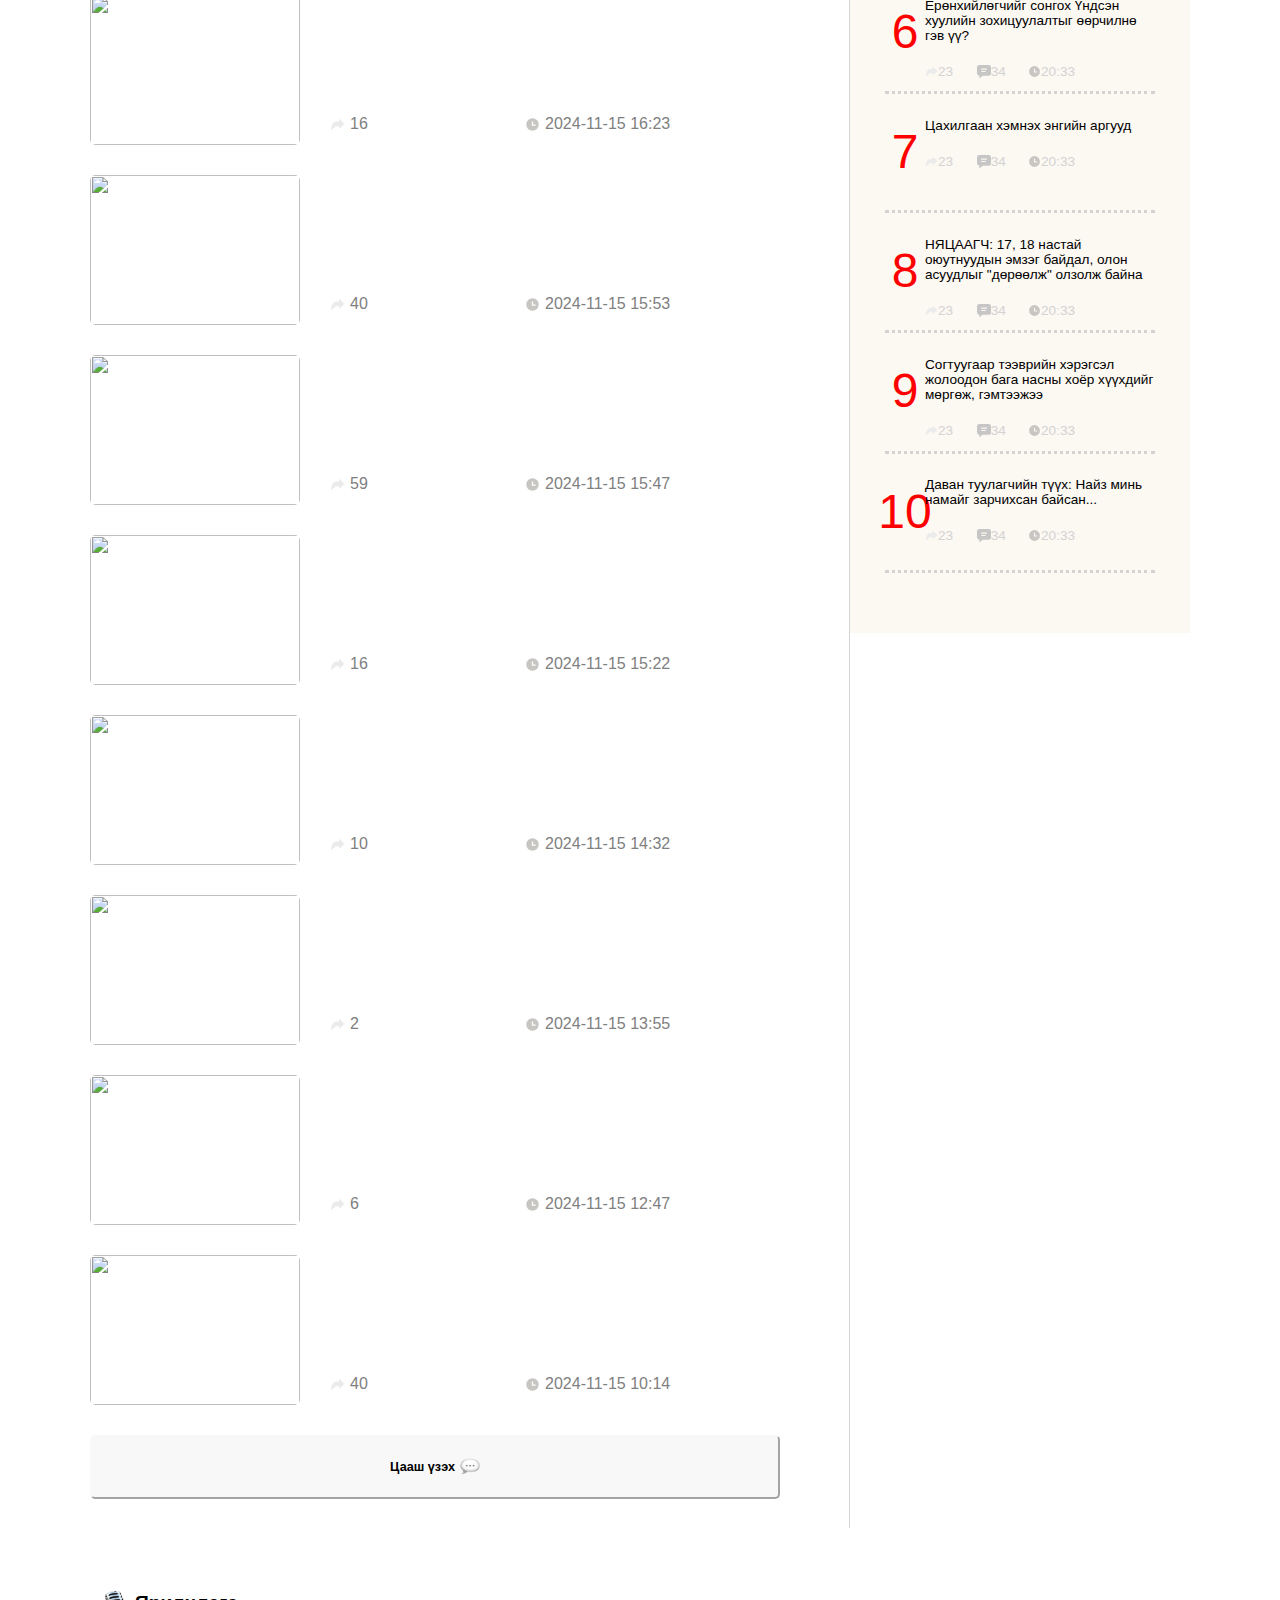
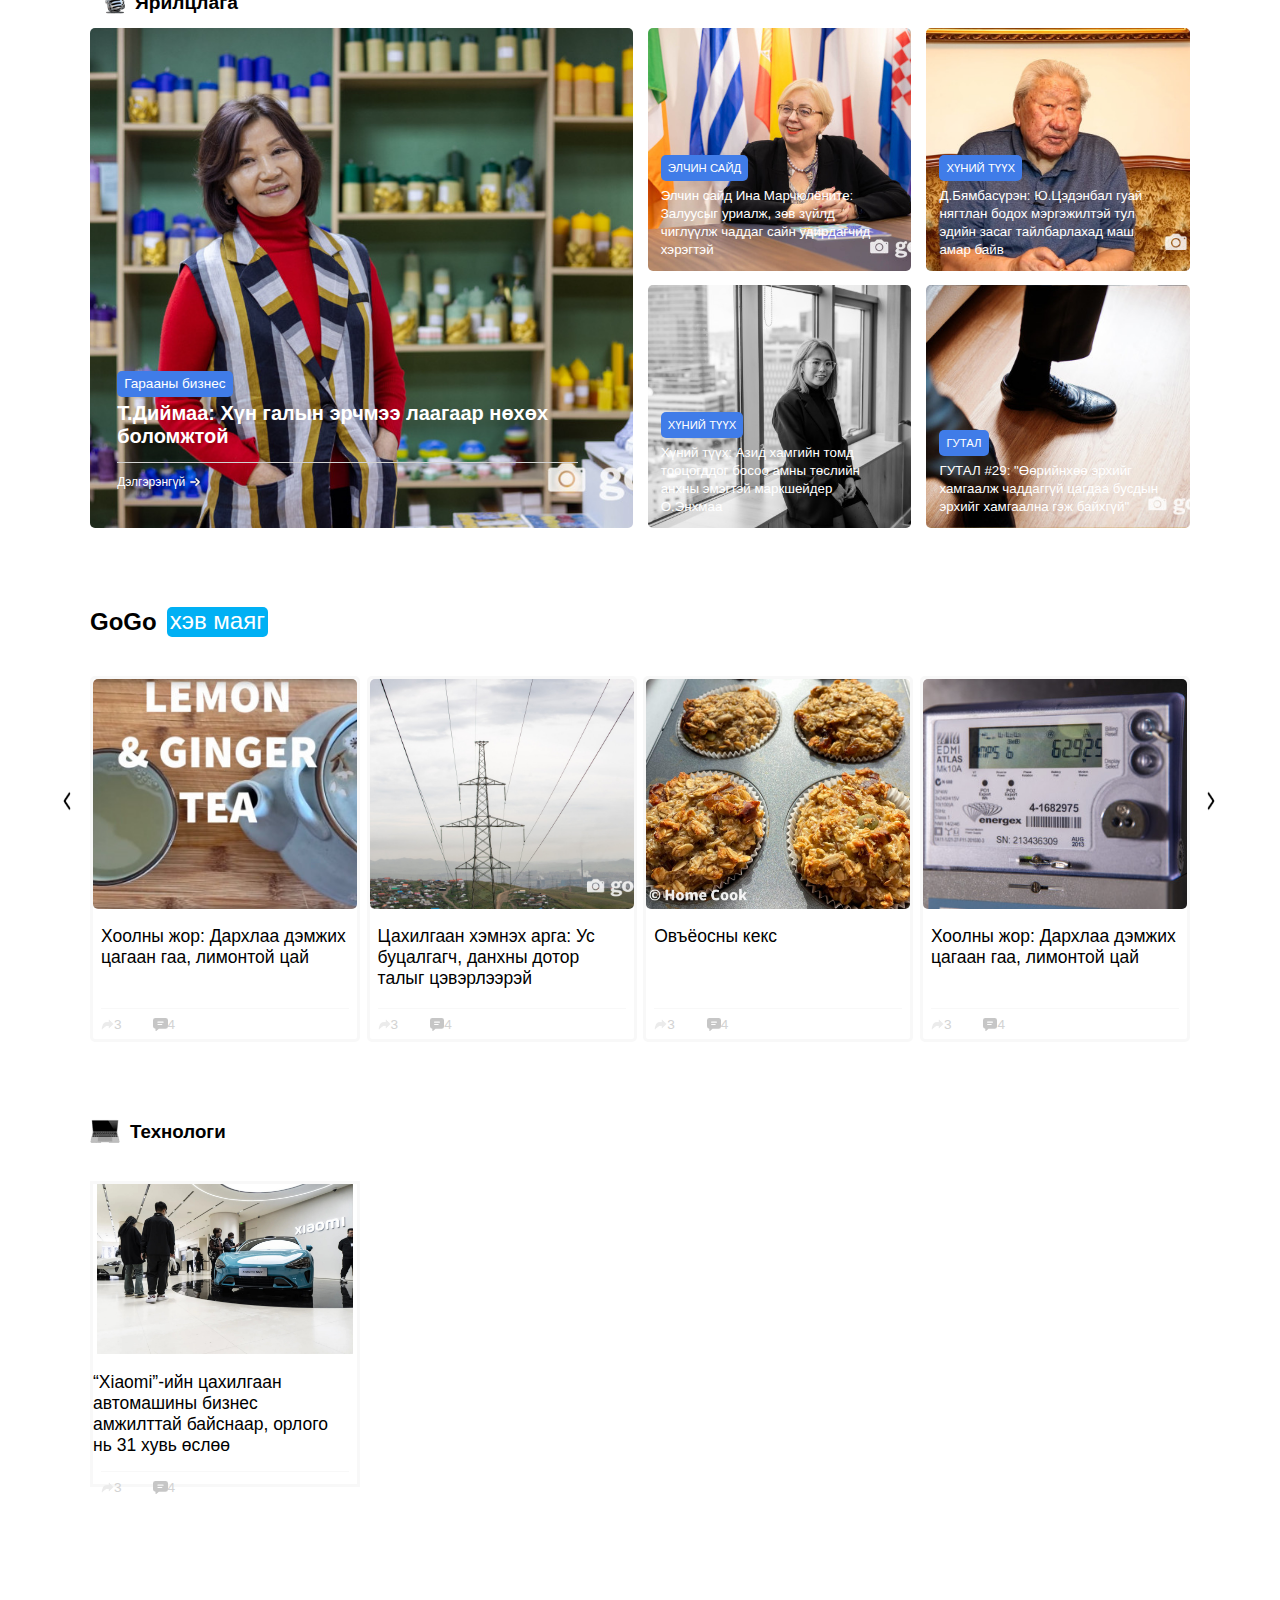
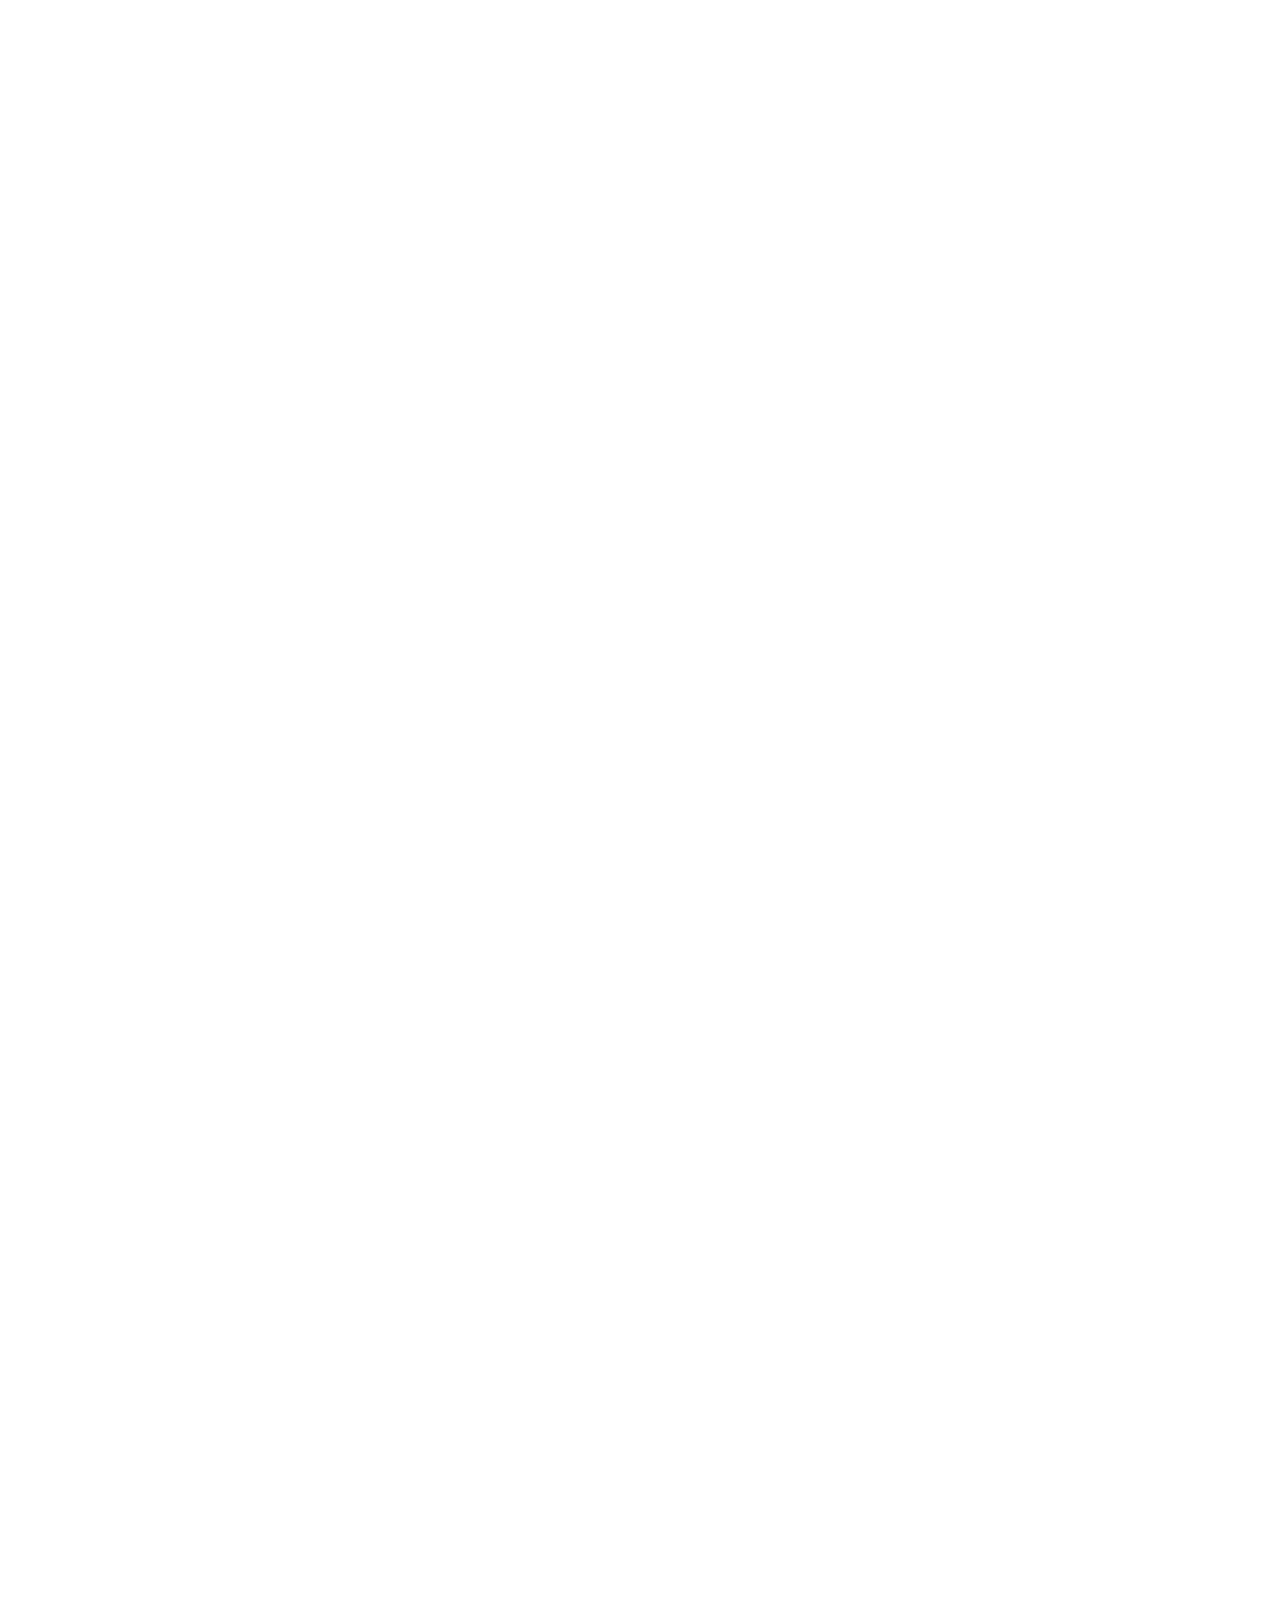
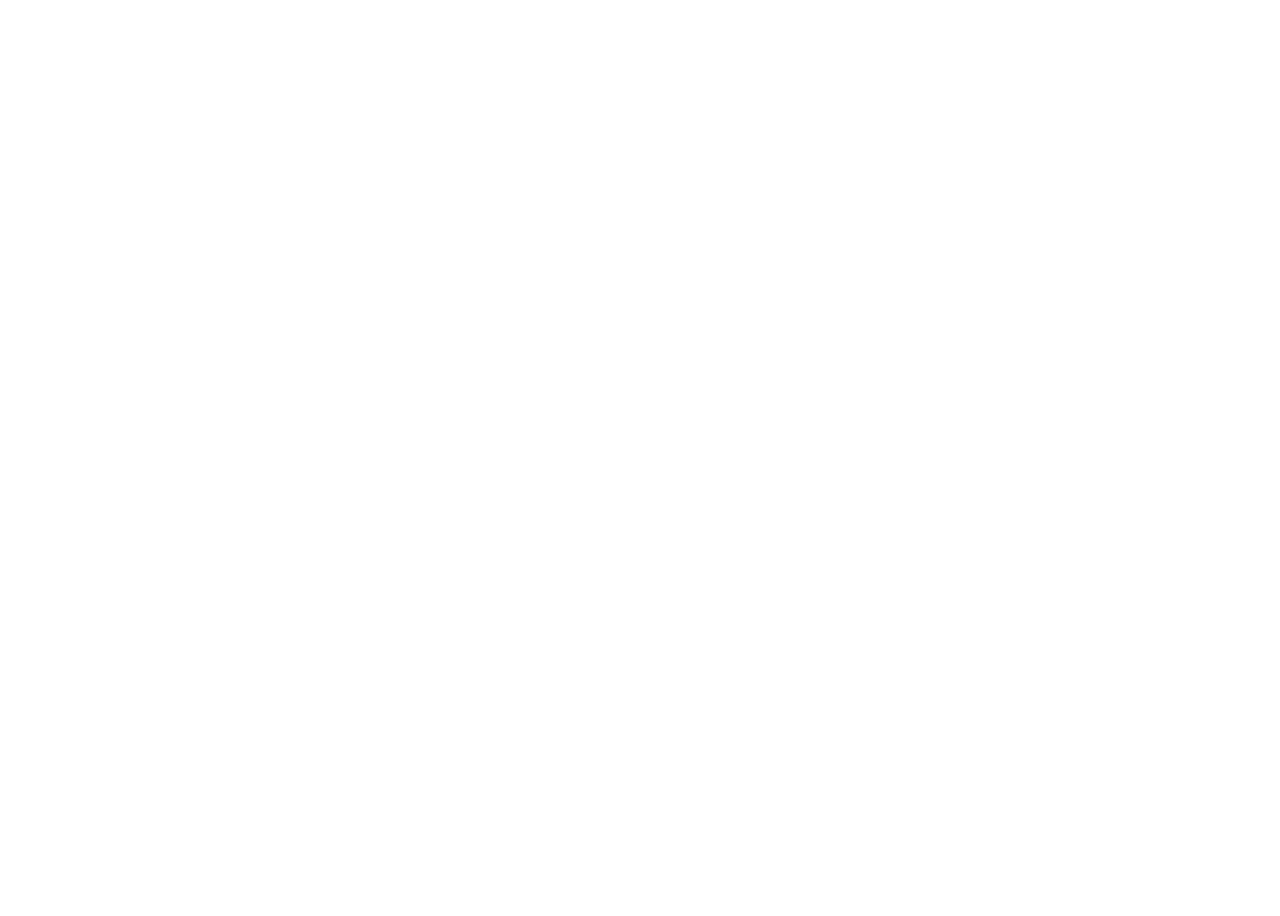
==== commit f7501b8e: "11-20" ====
--- a/news.html
+++ b/news.html
@@ -145,6 +145,16 @@
                     </div>
                 </div>
                 <p>Дархан цаазат газрын алтны ордод санаархаж Нарансэвстэйн боомтыг сэргээх гэж байна уу?</p>
+                <div class="date2">
+                    <div class="date-div">
+                        <img class="icon-comment" src="icons8-share-48.png"/>
+                        <p>3</p>
+                    </div>
+                    <div class="date-div">
+                        <img class="icon-comment" src="comment-light.bd31b019.svg"/>
+                        <p>4</p>
+                    </div>
+                </div>
             </div>
             <div class="new-img">
                 <div class="border-img">
@@ -157,6 +167,16 @@
                     </div>
                 </div>
                 <p>Minister tower: Төрийн соёрхолт Саранцацралт “Vip” үзэсгэлэн</p>
+                <div class="date2">
+                    <div class="date-div">
+                        <img class="icon-comment" src="icons8-share-48.png"/>
+                        <p>3</p>
+                    </div>
+                    <div class="date-div">
+                        <img class="icon-comment" src="comment-light.bd31b019.svg"/>
+                        <p>4</p>
+                    </div>
+                </div>
             </div>
             <div class="new-img">
                 <div class="border-img">
@@ -169,6 +189,16 @@
                     </div>
                 </div>
                 <p>МН ТАУЭР: Өндөр зэрэглэлийн оффист үйлчилгээ болон оффисын талбай санал болгож байна</p>
+                <div class="date2">
+                    <div class="date-div">
+                        <img class="icon-comment" src="icons8-share-48.png"/>
+                        <p>3</p>
+                    </div>
+                    <div class="date-div">
+                        <img class="icon-comment" src="comment-light.bd31b019.svg"/>
+                        <p>4</p>
+                    </div>
+                </div>
             </div>
             <div class="new-img">
                 <img src="b1.jpg" id="b1" class="ad"/>
@@ -720,7 +750,7 @@
                             <b>Тренд мэдээ</b>
                         </div>
                         <div class="trend-news">
-                            <div class="trend-number"><p style="line-height: 0;">1</p></div>
+                            <div class="trend-number"><b>1</b></div>
                             <div class="trend-div">
                                 <div class="trend-txt">
                                      <p>ҮНЭ НЭМЭВ: Нэг сарын цахилгааны төлбөрт 36,000₮ төлдөг айлууд 52,000₮ төлнө</p>
@@ -743,7 +773,7 @@
                             </div>
                         </div>
                         <div class="trend-news">
-                            <div class="trend-number"><p style="line-height: 0;">2</p></div>
+                            <div class="trend-number"><b>2</b></div>
                             <div class="trend-div">
                                 <div class="trend-txt">
                                      <p>Цахилгаан хэмнэх энгийн аргууд</p>
@@ -766,7 +796,7 @@
                             </div>
                         </div>
                         <div class="trend-news">
-                            <div class="trend-number"><p style="line-height: 0;">3</p></div>
+                            <div class="trend-number"><b>3</b></div>
                             <div class="trend-div">
                                 <div class="trend-txt">
                                      <p>Дани улсын мисс Виктория Кьяр Теилвиг "Miss universe-2024" тэмцээний ялагч, ертөнцийн мисс боллоо</p>
@@ -798,7 +828,7 @@
                             </div>
                         </div>
                         <div class="trend-news">
-                            <div class="trend-number"><p style="line-height: 0;">5</p></div>
+                            <div class="trend-number"><p style="line-height: 0;">5</b></div>
                             <div class="trend-div">
                                 <div class="trend-txt">
                                      <p>Цахилгаан хэмнэх арга: Ус буцалгагч, данхны дотор талыг цэвэрлээрэй</p>
@@ -948,33 +978,244 @@
                 <div class="int-news1">
                     <img class="img-int1" src="int1.jpg"/>
                     <div class="int-exp">
-                        <div>
+                        <div class="int-tittle">
                             <p>Гарааны бизнес</p>
                         </div>
-                        <div>
-                            <p>Т.Диймаа: Хүн галын эрчмээ лаагаар нөхөх боломжтой</p>
-                        </div>
-                        <div>
-                            <p>Дэлгэрэнгүй</p>
-                            <img src="arrow-right.png"/>
-                        </div>
-                    </div>
-                </div>
-                <div class="int-news1">
+                        <div class="int-txt">
+                            <b>Т.Диймаа: Хүн галын эрчмээ лаагаар нөхөх боломжтой</b>
+                        </div>
+                        <div class="more-int">
+                                <p>Дэлгэрэнгүй</p>
+                                <img src="arrow-right.png" style="width: 10px;height: 10px;"/>
+                        </div>
+                    </div>
+                </div>
+                <div class="int-news-div1">
                     <div class="int-news-div2">
                         <div class="int-news2">
                             <img class="img-int2" src="intnews2.jpg"/>
+                            <div class="int-exp">
+                                <div class="int-tittle">
+                                    <small>ЭЛЧИН САЙД</small>
+                                </div>
+                                <div>
+                                    <small>Элчин сайд Ина Марчюлёните: Залуусыг уриалж, зөв зүйлд чиглүүлж чаддаг сайн удирдагчид хэрэгтэй</small>
+                                </div>
+                            </div>
+                        </div>
+                        <div class="int-news2">
+                            <img class="img-int2" src="aint3.jpg"/>
+                            <div class="int-exp">
+                                <div class="int-tittle">
+                                    <small>ХҮНИЙ ТҮҮХ</small>
+                                </div>
+                                <div>
+                                    <small>Д.Бямбасүрэн: Ю.Цэдэнбал гуай нягтлан бодох мэргэжилтэй тул эдийн засаг тайлбарлахад маш амар байв</small>
+                                </div>
+                            </div>
+                        </div>
+                    </div>
+                    <div class="int-news-div2">
+                        <div class="int-news2">
+                            <img class="img-int2" src="aintnews.jpg"/>
+                            <div class="int-exp">
+                                <div class="int-tittle">
+                                    <small>ХҮНИЙ ТҮҮХ</small>
+                                </div>
+                                <div>
+                                    <small>Хүний түүх: Азид хамгийн томд тооцогддог босоо амны төслийн анхны эмэгтэй маркшейдер О.Энхмаа</small>
+                                </div>
+                            </div>
+                        </div>
+                        <div class="int-news2">
+                            <img class="img-int2" src="gutal-int.jpeg"/>
+                            <div class="int-exp">
+                                <div class="int-tittle">
+                                    <small>ГУТАЛ</small>
+                                </div>
+                                <div>
+                                    <small>ГУТАЛ #29: "Өөрийнхөө эрхийг хамгаалж чаддаггүй цагдаа бусдын эрхийг хамгаална гэж байхгүй"</small>
+                                </div>
+                            </div>
+                        </div>
+                    </div>
+                </div>
+            </div>
+        </div>
+        <div class="gogo-style-div">
+            <div class="story-tittle">
+                <h2>GoGo</h2>
+                <div class="story">
+                    <p style="margin: 0;">хэв маяг</p>
+                </div>
+             </div>
+             <div class="gogo-style">
+                <div class="life-style">
+                    <div class="style-img">
+                        <img class="style-img1" src="lemontea.jpg"/>
+                        <div class="hover-ef3">
+                            <div class="read">
+                                 <p>Унших</p>
+                             <img class="read-arrow" src="arrow-right.png"/>
+                           </div>
+                        </div>
+                    </div>
+                    <div class="style-txt-div">
+                        
+                        <div class="style-txt">
+                            <p styele="margin:0">Хоолны жор: Дархлаа дэмжих цагаан гаа, лимонтой цай</p>
+                        </div>
+                        <div class="date-style-div">
+                            <div class="date-style">
+                                <div class="date2">
+                                    <div class="date-div">
+                                        <img class="icon-comment" src="icons8-share-48.png"/>
+                                        <p>3</p>
+                                    </div>
+                                    <div class="date-div">
+                                        <img class="icon-comment" src="comment-light.bd31b019.svg"/>
+                                        <p>4</p>
+                                    </div>
+                                </div>
+                            </div>
+                        </div>
+                    </div>
+                </div>
+                <div class="life-style">
+                    <div class="style-img">
+                        <img class="style-img1" src="gogostyle.jpeg"/>
+                        <div class="hover-ef3">
+                            <div class="read">
+                                 <p>Унших</p>
+                             <img class="read-arrow" src="arrow-right.png"/>
+                           </div>
+                        </div>
+                    </div>
+                    <div class="style-txt-div">
+                        
+                        <div class="style-txt">
+                            <p styele="margin:0">Цахилгаан хэмнэх арга: Ус буцалгагч, данхны дотор талыг цэвэрлээрэй</p>
+                        </div>
+                        <div class="date-style-div">
+                            <div class="date-style">
+                                <div class="date2">
+                                    <div class="date-div">
+                                        <img class="icon-comment" src="icons8-share-48.png"/>
+                                        <p>3</p>
+                                    </div>
+                                    <div class="date-div">
+                                        <img class="icon-comment" src="comment-light.bd31b019.svg"/>
+                                        <p>4</p>
+                                    </div>
+                                </div>
+                            </div>
+                        </div>
+                    </div>
+                </div>
+                <div class="life-style">
+                    <div class="style-img">
+                        <img class="style-img1" src="agogostyle.jpg"/>
+                        <div class="hover-ef3">
+                            <div class="read">
+                                 <p>Унших</p>
+                             <img class="read-arrow" src="arrow-right.png"/>
+                           </div>
+                        </div>
+                    </div>
+                    <div class="style-txt-div">
+                        
+                        <div class="style-txt">
+                            <p styele="margin:0">Овъёосны кекс</p>
+                        </div>
+                        <div class="date-style-div">
+                            <div class="date-style">
+                                <div class="date2">
+                                    <div class="date-div">
+                                        <img class="icon-comment" src="icons8-share-48.png"/>
+                                        <p>3</p>
+                                    </div>
+                                    <div class="date-div">
+                                        <img class="icon-comment" src="comment-light.bd31b019.svg"/>
+                                        <p>4</p>
+                                    </div>
+                                </div>
+                            </div>
+                        </div>
+                    </div>
+                </div>
+                <div class="life-style">
+                    <div class="style-img">
+                        <img class="style-img1" src="agogo2.jpg"/>
+                        <div class="hover-ef3">
+                            <div class="read">
+                                 <p>Унших</p>
+                             <img class="read-arrow" src="arrow-right.png"/>
+                           </div>
+                        </div>
+                    </div>
+                    <div class="style-txt-div">
+                        
+                        <div class="style-txt">
+                            <p styele="margin:0">Хоолны жор: Дархлаа дэмжих цагаан гаа, лимонтой цай</p>
+                        </div>
+                        <div class="date-style-div">
+                            <div class="date-style">
+                                <div class="date2">
+                                    <div class="date-div">
+                                        <img class="icon-comment" src="icons8-share-48.png"/>
+                                        <p>3</p>
+                                    </div>
+                                    <div class="date-div">
+                                        <img class="icon-comment" src="comment-light.bd31b019.svg"/>
+                                        <p>4</p>
+                                    </div>
+                                </div>
+                            </div>
+                        </div>
+                    </div>
+                </div>
+                <img class="arrow-back" src="left.png"/>
+                <img class="arrow-foward" src="left.png"/>
+             </div>
+        </div>
+        <div class="gogo-style-div">
+            <div class="story-tittle">
+                <img src="tech.a4b28dbb.png" style="width: 30px;height: 30px;"/>
+                <h3>Технологи</h3>
+            </div>
+            <div class="gogo-style">
+                <div class="tech">
+                    <div class="tech-img-div">
+                        <img src="techimg1.jpg"/>
+                        <div class="hover-ef3">
+                            <div class="read">
+                                 <p>Унших</p>
+                             <img class="read-arrow" src="arrow-right.png"/>
+                           </div>
+                        </div>
+                    </div>
+                    <div class="tech-txt-div">
+                        <div class="style-txt">
+                            <p>“Xiaomi”-ийн цахилгаан автомашины бизнес амжилттай байснаар, орлого нь 31 хувь өслөө</p>
+                        </div>
+                        <div class="date-style-div">
+                            <div class="date-style">
+                                <div class="date2">
+                                    <div class="date-div">
+                                        <img class="icon-comment" src="icons8-share-48.png"/>
+                                        <p>3</p>
+                                    </div>
+                                    <div class="date-div">
+                                        <img class="icon-comment" src="comment-light.bd31b019.svg"/>
+                                        <p>4</p>
+                                    </div>
+                                </div>
+                            </div>
                             
                         </div>
-                        <div class="int-news2">
-                            <img class="img-int3" src="aint3.jpg"/>
-                        </div>
-                    </div>
-                    <div class="int-news-div2">
-                        <div class="int-news2"></div>
-                        <div class="int-news2"></div>
-                    </div>
-                </div>
+                    </div>
+                </div>
+                
             </div>
         </div>
     </div>
--- a/style.css
+++ b/style.css
@@ -4,7 +4,7 @@
 .p{
     margin-bottom: 0;
     margin-top: 0%;
-    margin:0%;
+    margin:0;
 }
 .div1{
     margin:0;
@@ -307,7 +307,6 @@
     width:100%;
     margin-top:30px
 
-
 }
 .border-story{
     width:15.7%;
@@ -336,13 +335,21 @@
     width: fit-content;
     display: flex;
     justify-content: start;
+    gap:10px;
+    align-items: center;
 }
 .story{
     background:#00B0F4;
     color:white;
-    font-size: 170%;
+    font-size: 150%;
     border-radius:5px;
-    margin-left: 10px;
+    display: flex;
+    align-items: center;
+    height: fit-content;
+    padding-bottom:2px;
+    padding-left: 3px;
+    padding-right: 3px;
+    
 }
 #story-button1{
     height: 40px;;
@@ -411,8 +418,8 @@
     align-items: center;
     width:100%;
     height: 50px;
-    color:rgba(0,211,255,1);
-    font-size: 130%;
+    color:#407CE8;
+    font-size: 110%;
     gap:5px
 }
 .days-container{
@@ -439,13 +446,13 @@
     border-radius: 5px;
 }
 #day1{
-    color:#00B0F4;
+    color:#407CE8;
 }
 #day1button{
-    background-color:#00B0F4
+    background-color:#407CE8
 }
 .day-div:hover{
-    color:rgba(0,211,255,1);
+    color:#407CE8;
     margin-bottom: 5px;
 }
 .calendar{
@@ -457,7 +464,7 @@
     margin-top: -50px;
 }
 .day-div:hover .day-button{
-    background-color: #00B0F4;
+    background-color: #407CE8;
 }
 .d-news{
     max-width: 690px;
@@ -473,6 +480,9 @@
     width: 100%;
     display: flex;
     justify-content: space-between;
+}
+.news1:hover .daily-img{
+    transform: scale(1.1);
 }
 .d-news-img{
     width:30.43%;
@@ -480,6 +490,7 @@
     overflow: hidden;
     border-radius: 5px;
     position: relative;
+    display: flex;
 }
 .daily-img{
     width:100%;
@@ -534,7 +545,6 @@
     position: absolute;
     display: none;
     background: rgb(0, 0, 0, 0.5);
-    margin-top:-154px;
     color:white
 }
 .d-news-img:hover .daily-img{
@@ -610,6 +620,7 @@
     height:170px;
     border-radius: 5px;
     position: relative;
+    display: flex;
 }
 .ontsloh-medee{
     font-size:120%;;
@@ -648,7 +659,6 @@
     position: absolute;
     display: none;
     background: rgb(0, 0, 0, 0.5);
-    margin-top:-174px;
     color:white;
     border-radius: 5px;
 }
@@ -760,10 +770,18 @@
     height:500px;
     overflow: hidden;
     border-radius: 5px;
-    flex-direction: column;
     display: flex;
     position: relative;
-    justify-content: center;
+    align-items: end;
+    justify-content: center;
+}
+.int-news-div1{
+    width: 50%;
+    max-width:542.5px;
+    height:500px;
+    flex-direction: column;    
+    display: flex;
+    justify-content: space-between;
 }
 .int-news-div2{
     width:100%;
@@ -773,10 +791,10 @@
     justify-content: space-between;
 }
 .img-int1{
-    width:138.38%;
+    width:fit-content;
     height:100%;
-    margin-left: -20%;
     border-radius:5px;
+    transition-duration: 1s;
 }
 .int-news2{
     height: 243px;
@@ -784,22 +802,200 @@
     max-width: 263.75px;
     overflow: hidden;
     border-radius: 5px;
+    position: relative;
+    display: flex;
+    align-items: end;
+    justify-content: center;
 }
 .img-int2{
-    width: 138%;
+    width: fit-content;
     height: 100%;
-    margin-left: -20%;
+    transition-duration: 0.5s;
 }
 .img-int3{
     width:165.9%;
     height: 100%;
     margin-left: -35%;
+    transition-duration: 0.5s;
+}
+.img-int4{
+    width:150%;
+    height: 100%;
+    margin-left: -20%;
+    transition-duration: 0.5s;
 }
 .int-exp{
-    width:80%;
+    width:85%;
     height:fit-content;
     position:absolute;
-    margin-top:80%;
     color:white;
-    margin-left: 10%;
-}+    margin-left: -5%;
+    display: flex;
+    flex-direction: column;
+    gap:5px;
+    margin-bottom: 5%;
+}
+.int-tittle{
+    padding-left:7px;
+    background-color: #407CE8;
+    height:26px;
+    display: flex;
+    align-items: center;
+    width: fit-content;
+    padding-right:7px;
+    border-radius: 5px;
+    font-size: 85%;
+}
+.int-txt{
+    font-size:20px
+}
+.more-int{
+    display: flex;
+    align-items: center;
+    gap:5px;
+    font-size: 75%;
+    border-top-style: solid;
+    border-top-color:lightgray;
+    border-top-width:0.1px ;
+    margin-top: 2%;
+    transition-duration: 1s;
+}
+.int-news1:hover .img-int1{
+    transform: scale(1.1);
+}
+.int-news1:hover .more-int{
+    gap:10px
+}
+.int-news1:hover .int-tittle{
+    background:rgb(64, 124, 232, 0.7);
+}
+.int-news2:hover .img-int2{
+    transform: scale(1.1);
+}
+.int-news2:hover .int-tittle{
+    background: rgb(64, 124, 232, 0.7);;
+}
+.gogo-style-div{
+    height: fit-content;
+    width: 100%;
+    max-width: 1100px;
+    display:flex;
+    flex-direction: column;
+    align-items: start;
+    margin-top: 60px;
+}
+.gogo-style{
+    width: 100%;
+    max-width: 1100px;
+    height: fit-content;
+    display: flex;
+    justify-content: space-between;
+    margin-top: 20px;
+    position: relative;
+}
+.life-style{
+    width: 100%;
+    max-width:24%;
+    height:360px;
+    border-radius: 5px;
+    border-style: solid ;
+    border-color: #f8f8f8;
+
+}
+.style-img{
+    width: 100%;
+    height: 230px;
+    border-radius: 5px;
+    overflow: hidden;
+    display: flex;
+    justify-content: center;
+    position: relative;
+
+}
+.style-txt-div{
+    width:100%;
+    height:130px;
+    display: flex;
+    flex-direction: column;
+    align-items: center;
+}
+.style-txt{
+    width: 94%;
+    height:100px;
+    font-size: 17.5px;
+}
+.date-style-div{
+    width: 100%;
+    height:30px;
+    justify-content: center;
+    display: flex;
+    align-items: center;
+
+}
+.date-style{
+    width:94%;
+    height:30px;
+    border-top-style:solid ;
+    border-top-width:1px ;
+    border-top-color: #f8f8f8;
+    display: flex;
+    align-items: center;
+}
+.style-img1{
+    width:fit-content;
+    height:100%;
+    transition-duration: 0.5s;
+}
+.style-img:hover .style-img1{
+    transform: scale(1.1);
+}
+.style-txt-div:hover{
+    background-color: rgb(0,0,0,0.03);
+}
+.style-img:hover .hover-ef3{
+    display: block;
+}
+.arrow-back{
+    position: absolute;
+    width:20px;
+    height:30px;
+    margin-left:-3%;
+    margin-top: 10%;
+}
+.arrow-foward{
+    position: absolute;
+    width:20px;
+    height:30px;
+    margin-left:101%;
+    margin-top: 10%;
+    transform: rotate(180deg);
+}
+.tech{
+    width:24%;
+    height: 300px;
+    border-style: solid;
+    border-color: #f8f8f8;
+}
+.tech-img-div{
+    width:100%;
+    height:170px;
+    display: flex;
+    justify-content: center;
+    overflow: hidden;
+    position: relative;
+    border-radius: 5px;
+}
+.tech-img{
+    width: fit-content;
+    height: 100%;
+    transition-duration: 0.5s;
+}
+.tech-txt-div{
+    width: 100%;
+    height: 130px;
+    align-items: center;
+    flex-direction: column;
+}
+.tech-img-div:hover .hover-ef3{
+    display: block;
+}
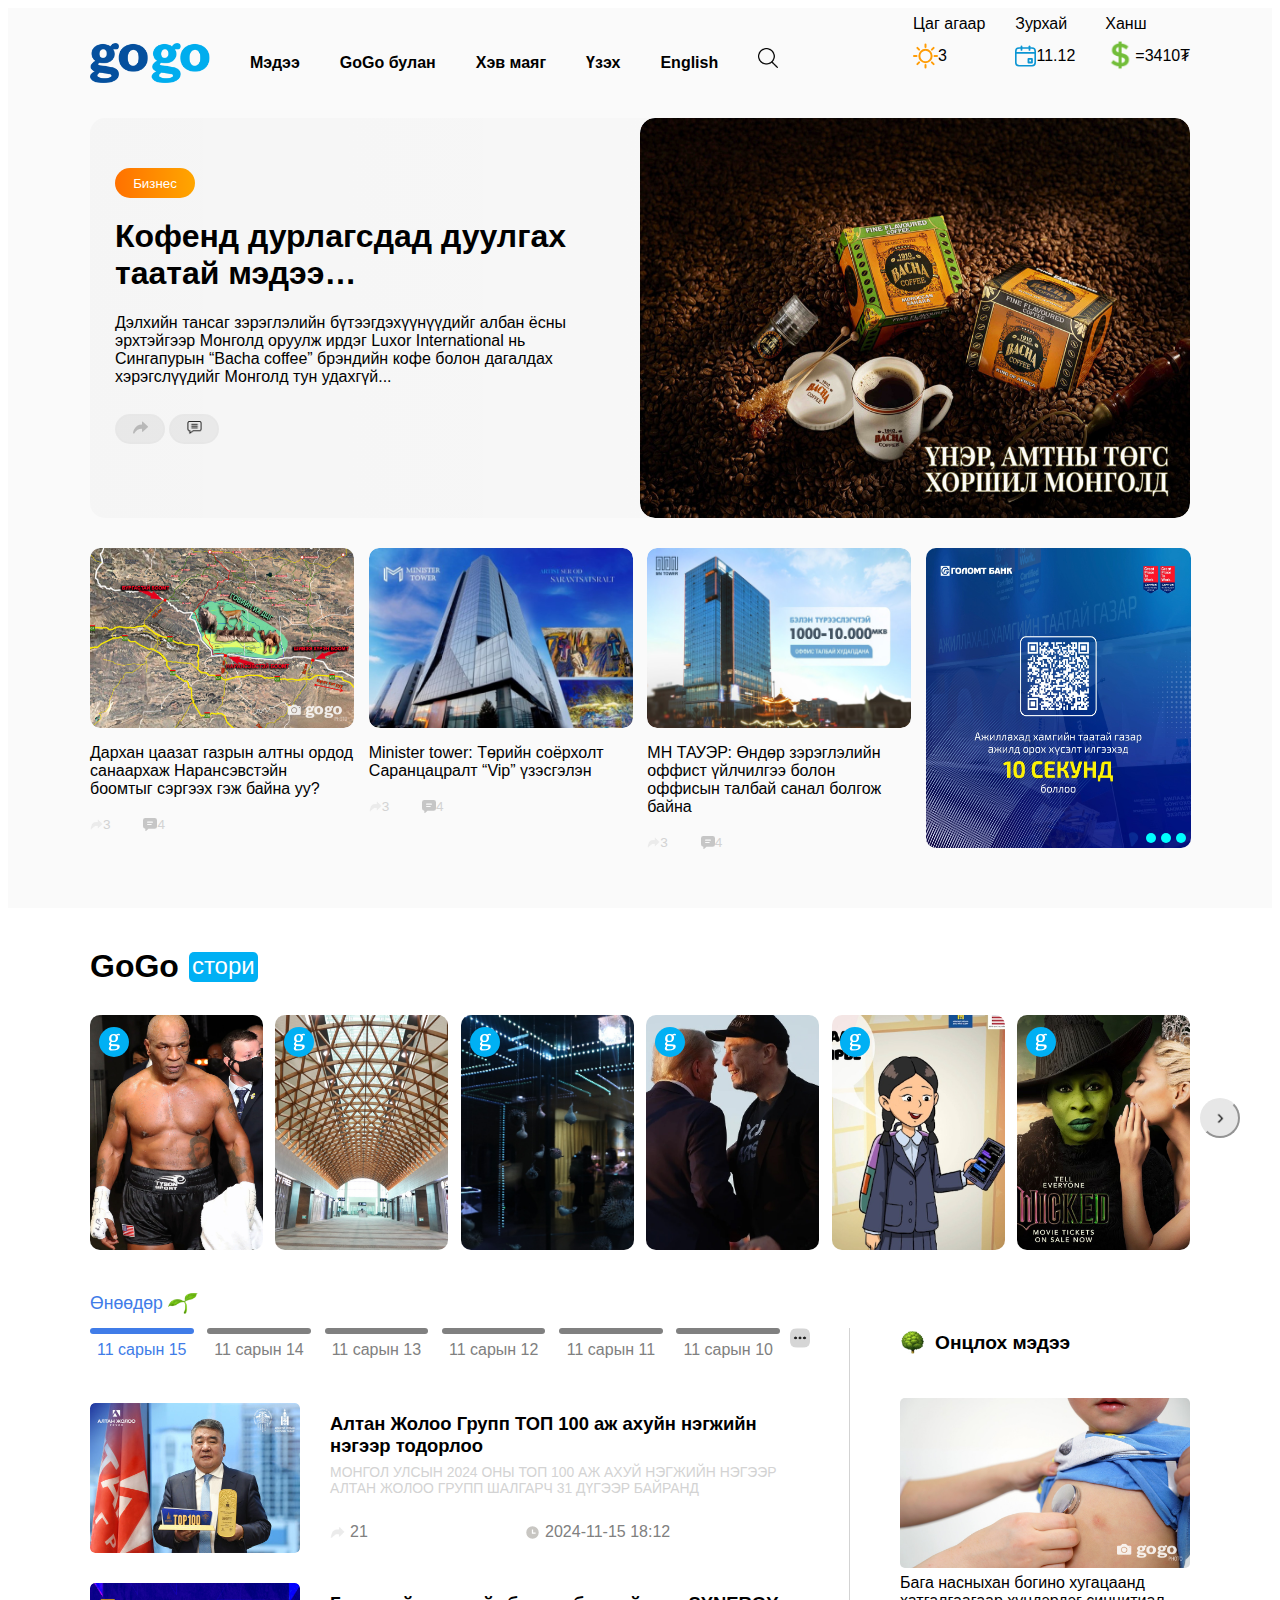
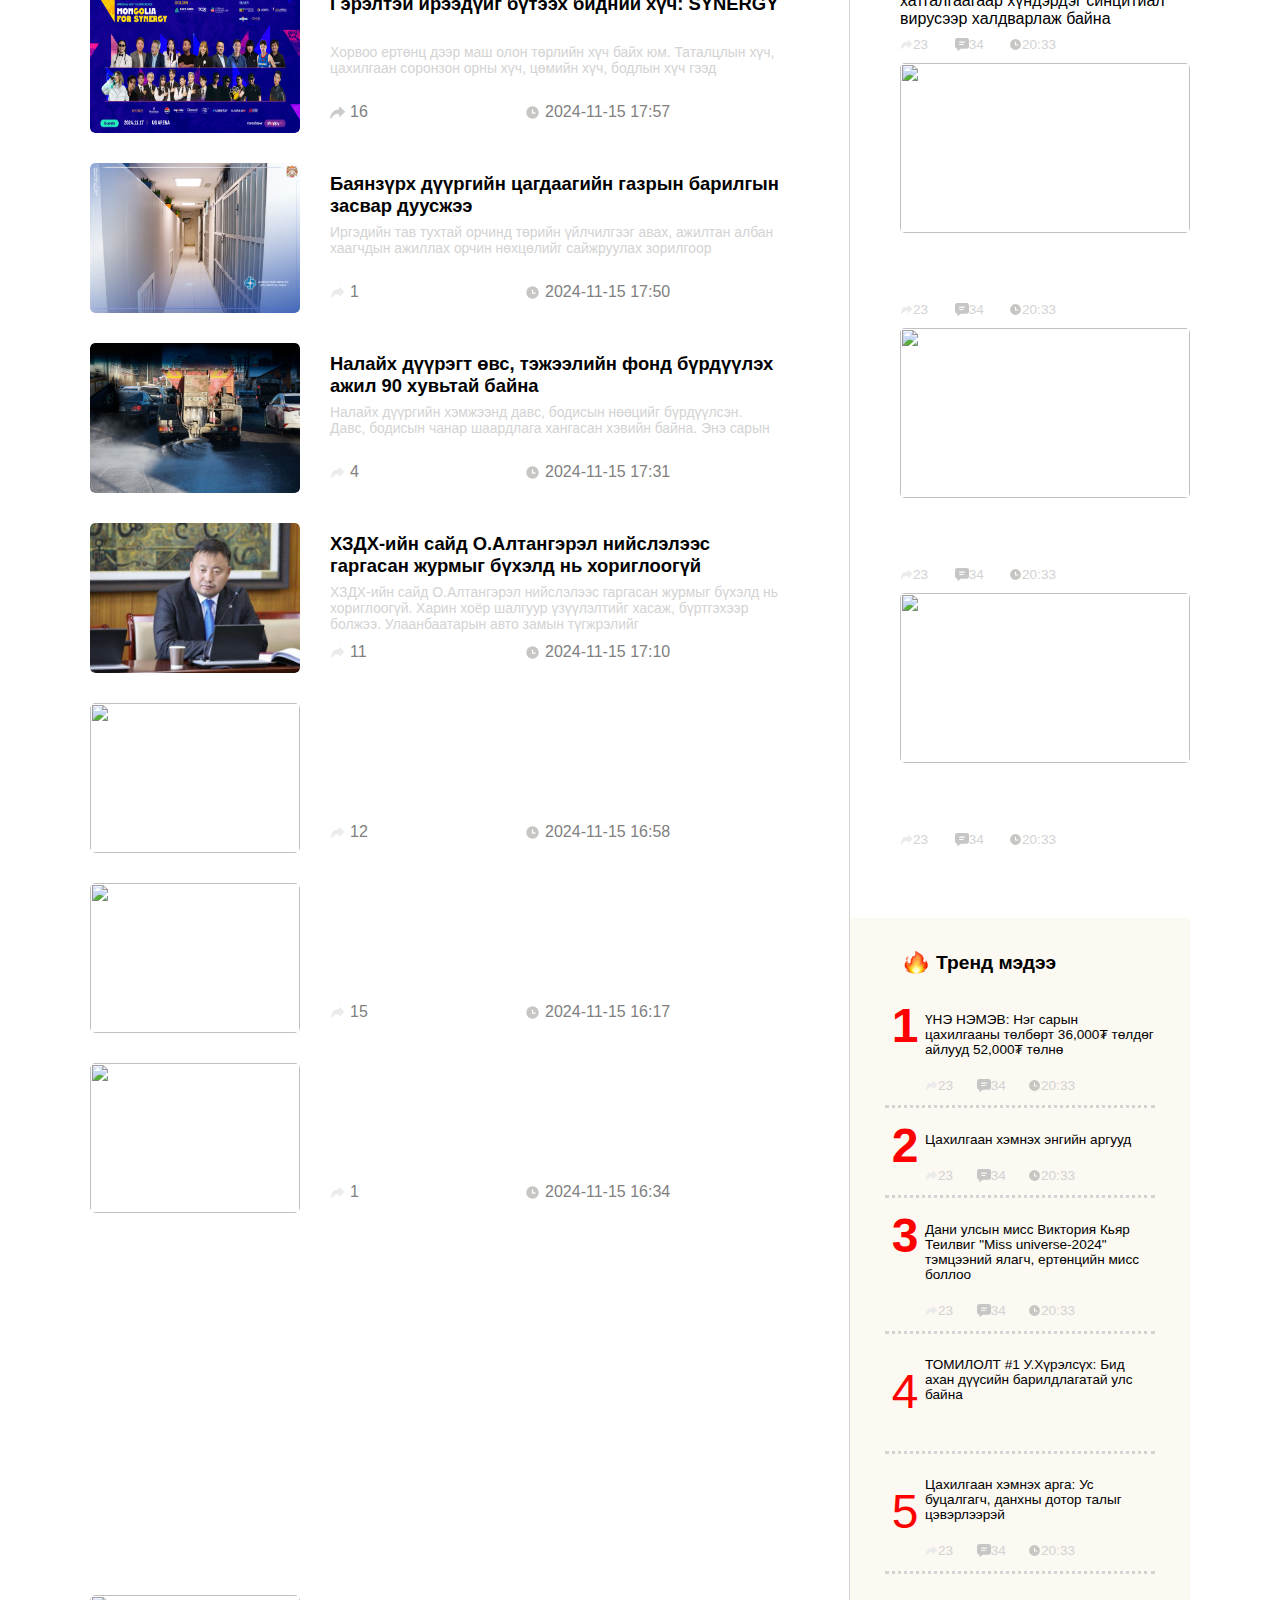
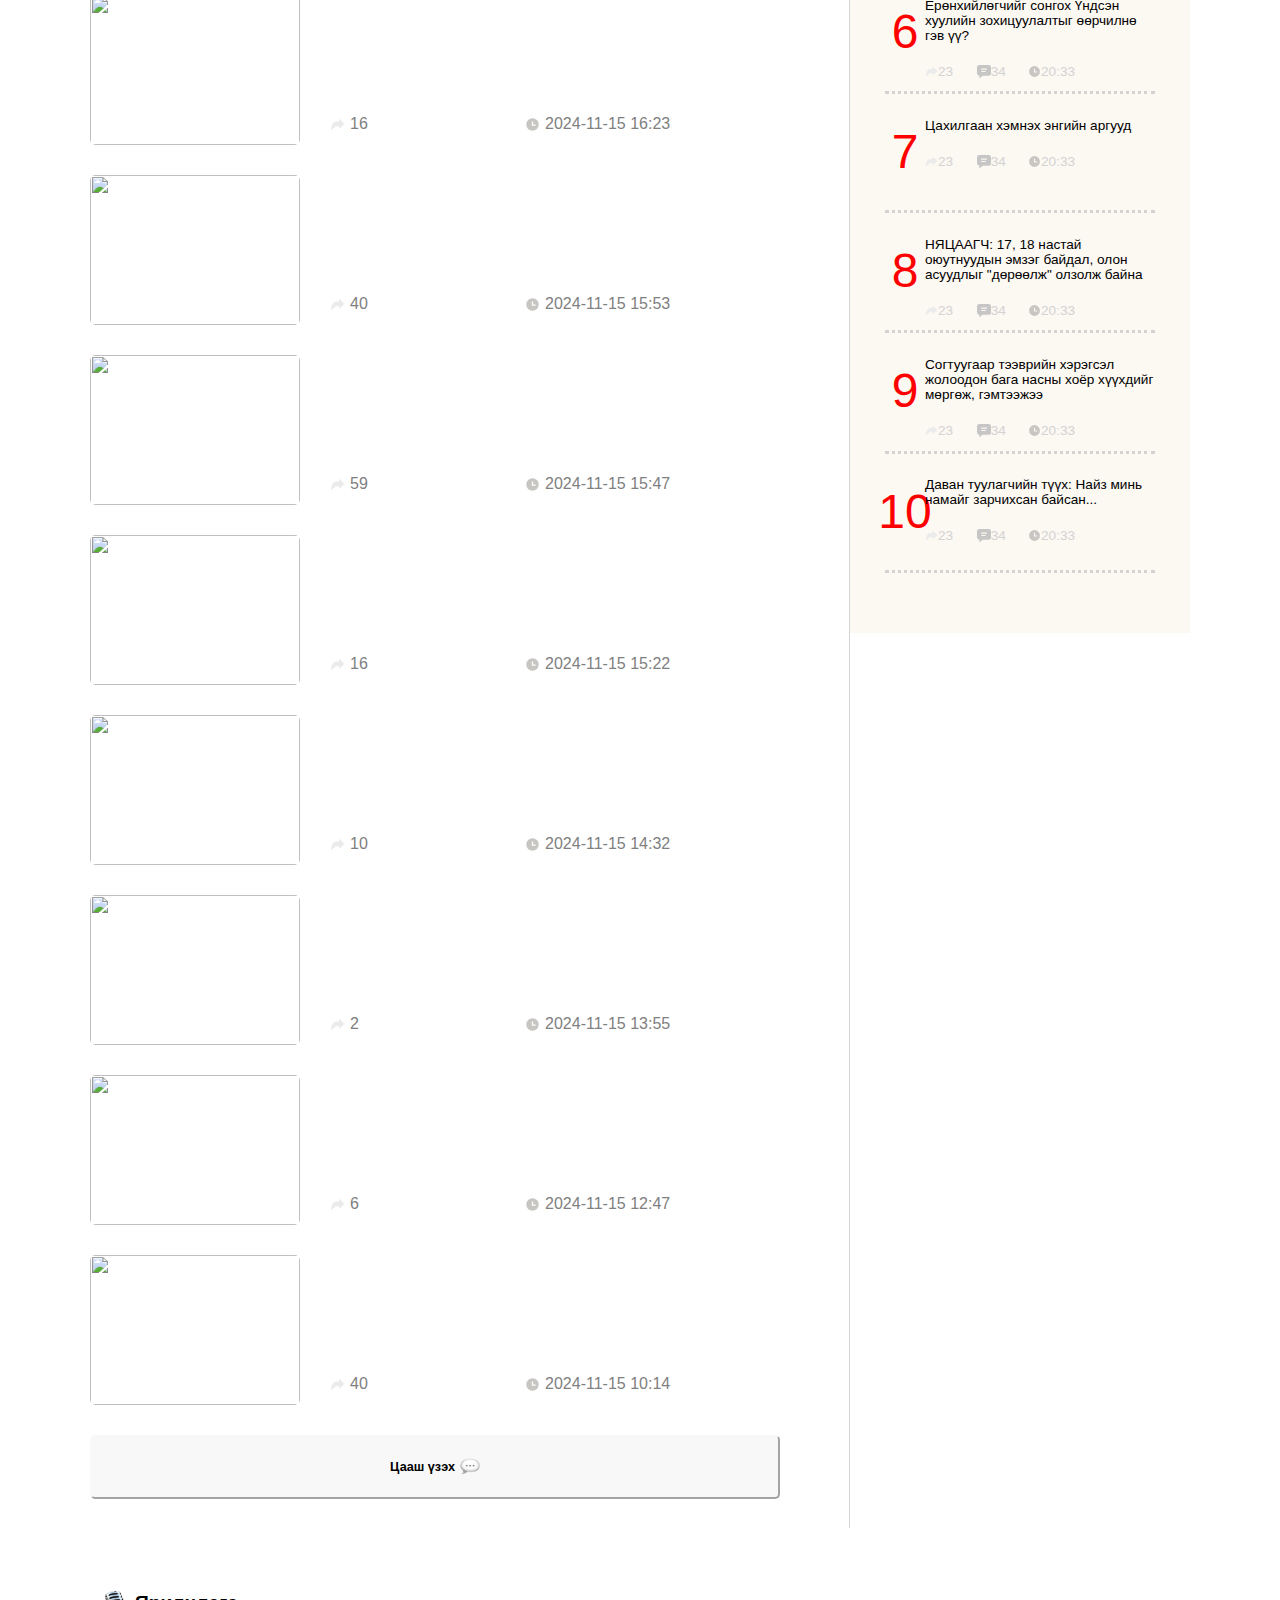
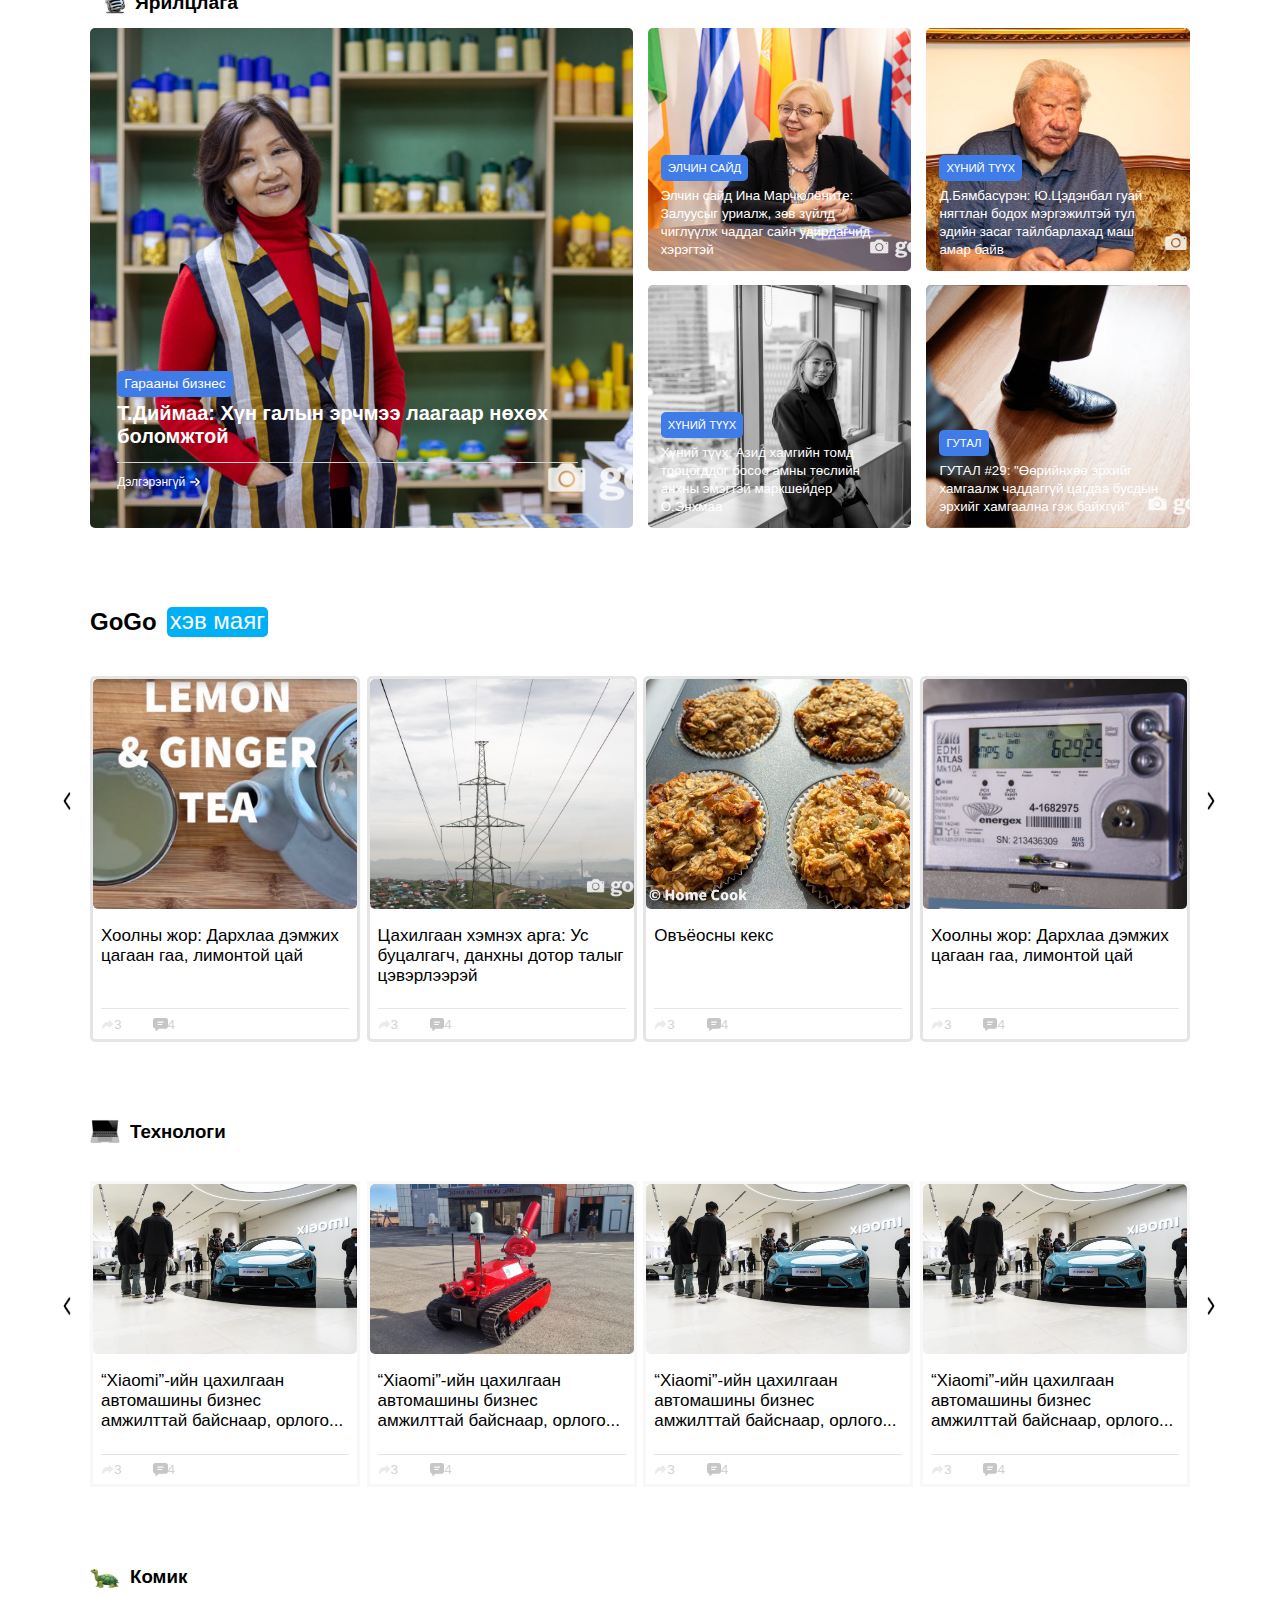
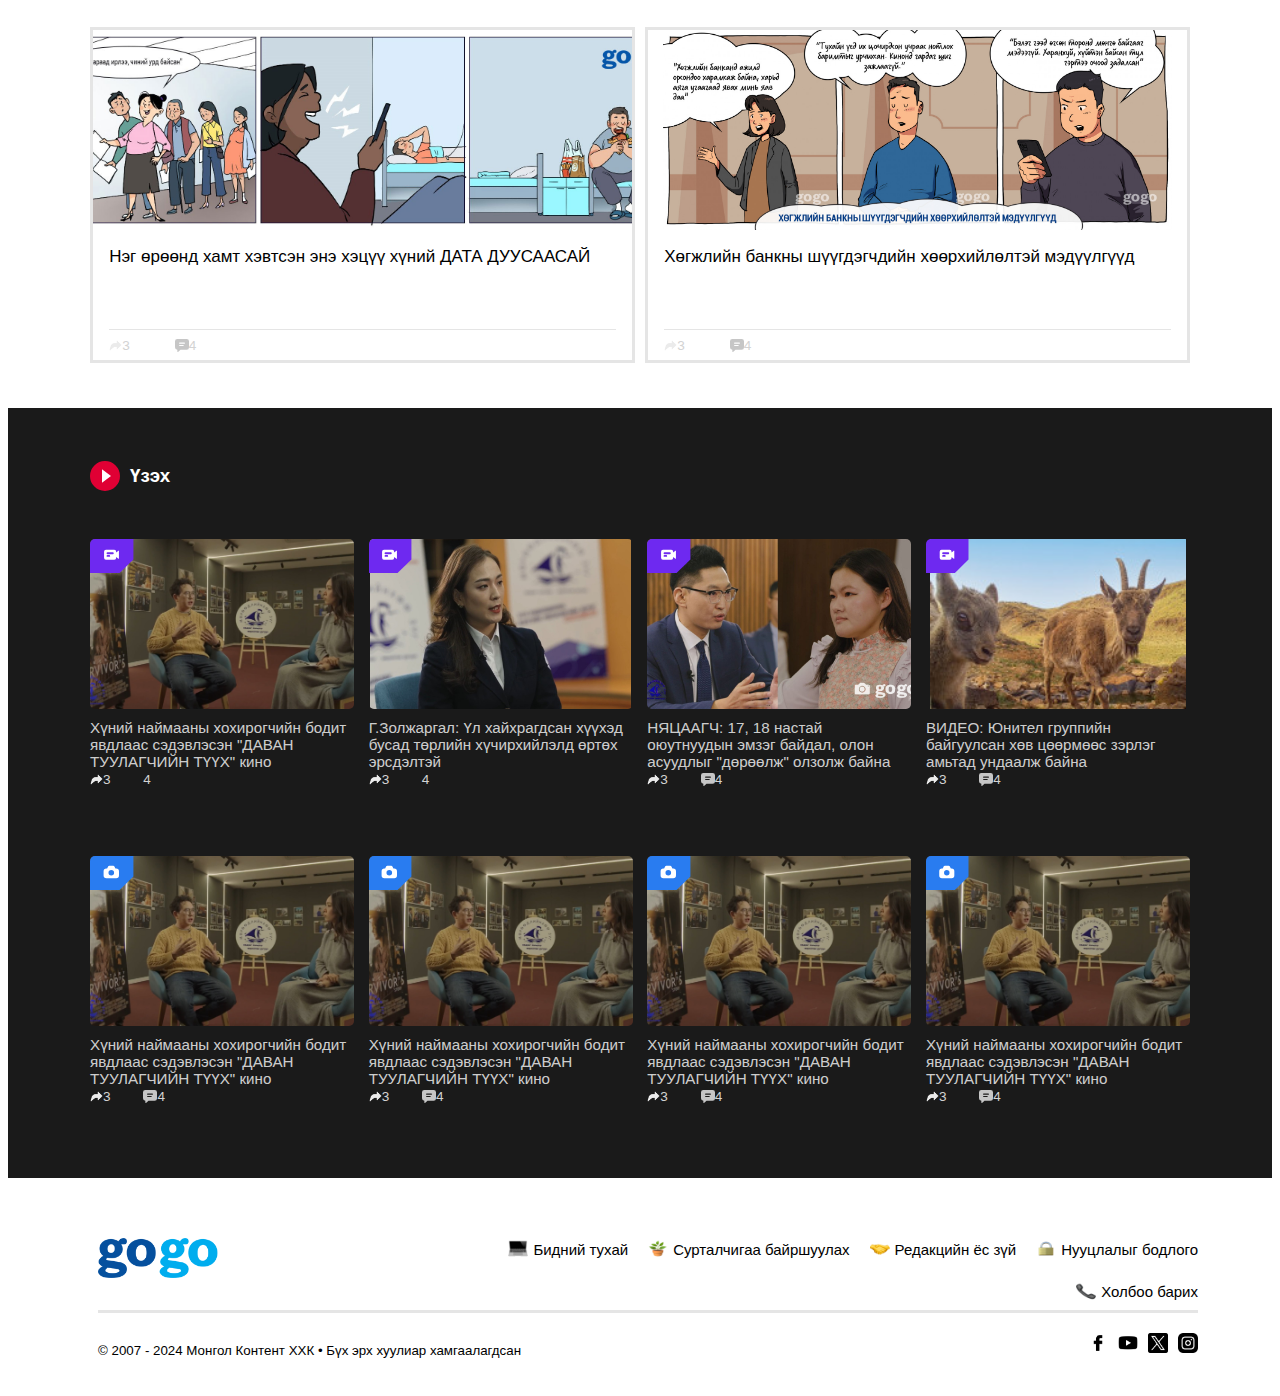
==== commit 65fc63e5: "11" ====
--- a/news.html
+++ b/news.html
@@ -10,11 +10,11 @@
 </head>
 <body>
     <div class="div1">
-        <div id="header">
-            <div id="head1">
-                <img src="gogo-logo.345096b3.png" id="logo" />
+        <div class="header">
+            <div class="head1">
+                <img src="gogo-logo.345096b3.png" class="logo" />
                 <div class="dropdown">
-                    <p class="dorpbtn">Мэдээ</p>
+                    <strong class="dorpbtn">Мэдээ</strong>
                     <div class="dropdown-content">
                         <div style="display:flex">
                             <div class="list-margin">
@@ -35,7 +35,7 @@
                     </div>
                 </div>
                 <div class="dropdown">
-                    <p class="dorpbtn">GoGo булан</p>
+                    <strong class="dorpbtn">GoGo булан</strong>
                     <div class="dropdown-content">
                         <div style="display:flex">
                          <div class="list-margin">
@@ -56,17 +56,17 @@
                     </div>
                 </div>
                 <div>
-                    <p>Хэв маяг</p>
+                    <strong>Хэв маяг</strong>
                     <div>
                         <div></div>
                         <div></div>
                     </div>
                 </div>
                 <div>
-                    <p>Үзэх</p>
+                    <strong>Үзэх</strong>
                     <div></div>
                 </div>
-                <button><a href="#">English</a></button>
+                <strong>English</strong>
                 <div id="search-input"><input/></div>
                 <div  onclick="MyFunction">
                     <img src="search-interface-symbol.png" id="search-symbol"/>
@@ -1028,7 +1028,7 @@
                             </div>
                         </div>
                         <div class="int-news2">
-                            <img class="img-int2" src="gutal-int.jpeg"/>
+                            <img class="img-int2" id="gutal" src="gutal-int.jpeg"/>
                             <div class="int-exp">
                                 <div class="int-tittle">
                                     <small>ГУТАЛ</small>
@@ -1143,7 +1143,7 @@
                         </div>
                     </div>
                 </div>
-                <div class="life-style">
+                <div class="life-style" id="a960">
                     <div class="style-img">
                         <img class="style-img1" src="agogo2.jpg"/>
                         <div class="hover-ef3">
@@ -1186,7 +1186,7 @@
             <div class="gogo-style">
                 <div class="tech">
                     <div class="tech-img-div">
-                        <img src="techimg1.jpg"/>
+                        <img class="tech-img" src="techimg1.jpg"/>
                         <div class="hover-ef3">
                             <div class="read">
                                  <p>Унших</p>
@@ -1196,7 +1196,7 @@
                     </div>
                     <div class="tech-txt-div">
                         <div class="style-txt">
-                            <p>“Xiaomi”-ийн цахилгаан автомашины бизнес амжилттай байснаар, орлого нь 31 хувь өслөө</p>
+                            <p>“Xiaomi”-ийн цахилгаан автомашины бизнес амжилттай байснаар, орлого...</p>
                         </div>
                         <div class="date-style-div">
                             <div class="date-style">
@@ -1215,7 +1215,404 @@
                         </div>
                     </div>
                 </div>
-                
+                <div class="tech">
+                    <div class="tech-img-div">
+                        <img class="tech-img" src="robot-150829-179437580.jpeg"/>
+                        <div class="hover-ef3">
+                            <div class="read">
+                                 <p>Унших</p>
+                             <img class="read-arrow" src="arrow-right.png"/>
+                           </div>
+                        </div>
+                    </div>
+                    <div class="tech-txt-div">
+                        <div class="style-txt">
+                            <p>“Xiaomi”-ийн цахилгаан автомашины бизнес амжилттай байснаар, орлого...</p>
+                        </div>
+                        <div class="date-style-div">
+                            <div class="date-style">
+                                <div class="date2">
+                                    <div class="date-div">
+                                        <img class="icon-comment" src="icons8-share-48.png"/>
+                                        <p>3</p>
+                                    </div>
+                                    <div class="date-div">
+                                        <img class="icon-comment" src="comment-light.bd31b019.svg"/>
+                                        <p>4</p>
+                                    </div>
+                                </div>
+                            </div>
+                            
+                        </div>
+                    </div>
+                </div>
+                <div class="tech">
+                    <div class="tech-img-div">
+                        <img class="tech-img" src="techimg1.jpg"/>
+                        <div class="hover-ef3">
+                            <div class="read">
+                                 <p>Унших</p>
+                             <img class="read-arrow" src="arrow-right.png"/>
+                           </div>
+                        </div>
+                    </div>
+                    <div class="tech-txt-div">
+                        <div class="style-txt">
+                            <p>“Xiaomi”-ийн цахилгаан автомашины бизнес амжилттай байснаар, орлого...</p>
+                        </div>
+                        <div class="date-style-div">
+                            <div class="date-style">
+                                <div class="date2">
+                                    <div class="date-div">
+                                        <img class="icon-comment" src="icons8-share-48.png"/>
+                                        <p>3</p>
+                                    </div>
+                                    <div class="date-div">
+                                        <img class="icon-comment" src="comment-light.bd31b019.svg"/>
+                                        <p>4</p>
+                                    </div>
+                                </div>
+                            </div>
+                            
+                        </div>
+                    </div>
+                </div>
+                <div class="tech">
+                    <div class="tech-img-div">
+                        <img class="tech-img" src="techimg1.jpg"/>
+                        <div class="hover-ef3">
+                            <div class="read">
+                                 <p>Унших</p>
+                             <img class="read-arrow" src="arrow-right.png"/>
+                           </div>
+                        </div>
+                    </div>
+                    <div class="tech-txt-div">
+                        <div class="style-txt">
+                            <p>“Xiaomi”-ийн цахилгаан автомашины бизнес амжилттай байснаар, орлого...</p>
+                        </div>
+                        <div class="date-style-div">
+                            <div class="date-style">
+                                <div class="date2">
+                                    <div class="date-div">
+                                        <img class="icon-comment" src="icons8-share-48.png"/>
+                                        <p>3</p>
+                                    </div>
+                                    <div class="date-div">
+                                        <img class="icon-comment" src="comment-light.bd31b019.svg"/>
+                                        <p>4</p>
+                                    </div>
+                                </div>
+                            </div>
+                            
+                        </div>
+                    </div>
+                </div>
+                <img class="arrow-back" src="left.png"/>
+                <img class="arrow-foward" src="left.png"/>
+            </div>
+        </div>
+        <div class="gogo-style-div">
+            <div class="story-tittle">
+                <img src="comic.9afb6d5b.png" style="width: 30px;height: 30px;"/>
+                <h3>Комик</h3>
+            </div>
+            <div class="gogo-style">
+                <div class="gogo-comic">
+                    <div class="comic-img-div">
+                        <img class="style-img1" src="comic-1.jpeg"/>
+                        <div class="hover-ef3">
+                            <div class="read">
+                                 <p>Унших</p>
+                             <img class="read-arrow" src="arrow-right.png"/>
+                           </div>
+                        </div>
+                    </div>
+                    <div class="style-txt-div">
+                        <div class="style-txt">
+                            <p>Нэг өрөөнд хамт хэвтсэн энэ хэцүү хүний ДАТА ДУУСААСАЙ</p>
+                        </div>
+                        <div class="date-style-div">
+                            <div class="date-style">
+                                <div class="date2">
+                                    <div class="date-div">
+                                        <img class="icon-comment" src="icons8-share-48.png"/>
+                                        <p>3</p>
+                                    </div>
+                                    <div class="date-div">
+                                        <img class="icon-comment" src="comment-light.bd31b019.svg"/>
+                                        <p>4</p>
+                                    </div>
+                                </div>
+                            </div>
+                        </div>
+                    </div>
+                </div>
+                <div class="gogo-comic">
+                    <div class="comic-img-div">
+                        <img class="style-img1" src="hugjliin_bank-184555-1805228234.jpeg"/>
+                        <div class="hover-ef3">
+                            <div class="read">
+                                 <p>Унших</p>
+                             <img class="read-arrow" src="arrow-right.png"/>
+                           </div>
+                        </div>
+                    </div>
+                    <div class="style-txt-div">
+                        <div class="style-txt">
+                            <p>Хөгжлийн банкны шүүгдэгчдийн хөөрхийлөлтэй мэдүүлгүүд</p>
+                        </div>
+                        <div class="date-style-div">
+                            <div class="date-style">
+                                <div class="date2">
+                                    <div class="date-div">
+                                        <img class="icon-comment" src="icons8-share-48.png"/>
+                                        <p>3</p>
+                                    </div>
+                                    <div class="date-div">
+                                        <img class="icon-comment" src="comment-light.bd31b019.svg"/>
+                                        <p>4</p>
+                                    </div>
+                                </div>
+                            </div>
+                        </div>
+                    </div>
+                </div>
+            </div>
+        </div>
+    </div>
+    <div class="watch-main-div">
+        <div class="watch-div">
+            <div class="story-tittle">
+                <img src="play-btn.12e64771.svg" style="width: 30px;height: 30px;"/>
+                <h3 style="color:white">Үзэх</h3>
+            </div>
+            <div class="watch1">
+                <div class="watch-item">
+                    <div class="watch-img-div">
+                        <img class="watch-img" src="watch1.jpeg"/>
+                        <img class="img-icon-video" src="video-icon.f8c9c67e.svg"/>
+                        <div class="hover-ef3">
+                            <div class="read">
+                                 <p>Унших</p>
+                             <img class="read-arrow" src="arrow-right.png"/>
+                           </div>
+                        </div>
+                    </div>
+                    <p class="watch-txt">Хүний наймааны хохирогчийн бодит явдлаас сэдэвлэсэн "ДАВАН ТУУЛАГЧИЙН ТҮҮХ" кино</p>
+                    <div class="date2">
+                        <div class="date-div">
+                            <img class="icon-comment" src="icons8-share-48.png"/>
+                            <p>3</p>
+                        </div>
+                        <div class="date-div">
+                            
+                            <p>4</p>
+                        </div>
+                    </div>
+                </div>
+                <div class="watch-item">
+                    <div class="watch-img-div">
+                        <img class="watch-img" src="watch2.jpg"/>
+                        <img class="img-icon-video" src="video-icon.f8c9c67e.svg"/>
+                        <div class="hover-ef3">
+                            <div class="read">
+                                 <p>Унших</p>
+                             <img class="read-arrow" src="arrow-right.png"/>
+                           </div>
+                        </div>
+                    </div>
+                    <p class="watch-txt">Г.Золжаргал: Үл хайхрагдсан хүүхэд бусад төрлийн хүчирхийлэлд өртөх эрсдэлтэй</p>
+                    <div class="date2">
+                        <div class="date-div">
+                            <img class="icon-comment" src="icons8-share-48.png"/>
+                            <p>3</p>
+                        </div>
+                        <div class="date-div">
+                            <p>4</p>
+                        </div>
+                    </div>
+                </div>
+                <div class="watch-item">
+                    <div class="watch-img-div">
+                        <img class="watch-img" src="watch3.jpg"/>
+                        <img class="img-icon-video" src="video-icon.f8c9c67e.svg"/>
+                        <div class="hover-ef3">
+                            <div class="read">
+                                 <p>Унших</p>
+                             <img class="read-arrow" src="arrow-right.png"/>
+                           </div>
+                        </div> 
+                    </div>
+                    <p class="watch-txt">НЯЦААГЧ: 17, 18 настай оюутнуудын эмзэг байдал, олон асуудлыг "дөрөөлж" олзолж байна</p>
+                    <div class="date2">
+                        <div class="date-div">
+                            <img class="icon-comment" src="icons8-share-48.png"/>
+                            <p>3</p>
+                        </div>
+                        <div class="date-div">
+                            <img class="icon-comment" src="comment-light.bd31b019.svg"/>
+                            <p>4</p>
+                        </div>
+                    </div>
+                </div>
+                <div class="watch-item">
+                    <div class="watch-img-div">
+                        <img class="watch-img" src="watch4.jpg"/>
+                        <img class="img-icon-video" src="video-icon.f8c9c67e.svg"/>
+                        <div class="hover-ef3">
+                            <div class="read">
+                                 <p>Унших</p>
+                             <img class="read-arrow" src="arrow-right.png"/>
+                           </div>
+                        </div>
+                    </div>
+                        <p class="watch-txt">ВИДЕО: Юнител группийн байгуулсан хөв цөөрмөөс зэрлэг амьтад ундаалж байна</p>
+                        <div class="date2">
+                            <div class="date-div">
+                                <img class="icon-comment" src="icons8-share-48.png"/>
+                                <p>3</p>
+                            </div>
+                            <div class="date-div">
+                                <img class="icon-comment" src="comment-light.bd31b019.svg"/>
+                                <p>4</p>
+                            </div>
+                        </div>
+                </div>
+            </div>
+            <div class="watch1">
+                <div class="watch-item">
+                    <div class="watch-img-div">
+                        <img class="watch-img" src="watch1.jpeg"/>
+                        <img class="img-icon-video" src="photo-icon.ac4deb60.svg"/>
+                        <div class="hover-ef3">
+                            <div class="read">
+                                 <p>Унших</p>
+                             <img class="read-arrow" src="arrow-right.png"/>
+                           </div>
+                        </div>
+                    </div>
+                    <p class="watch-txt">Хүний наймааны хохирогчийн бодит явдлаас сэдэвлэсэн "ДАВАН ТУУЛАГЧИЙН ТҮҮХ" кино</p>
+                    <div class="date2">
+                        <div class="date-div">
+                            <img class="icon-comment" src="icons8-share-48.png"/>
+                            <p>3</p>
+                        </div>
+                        <div class="date-div">
+                            <img class="icon-comment" src="comment-light.bd31b019.svg"/>
+                            <p>4</p>
+                        </div>
+                    </div>
+                </div>
+                <div class="watch-item">
+                    <div class="watch-img-div">
+                        <img class="watch-img" src="watch1.jpeg"/>
+                        <img class="img-icon-video" src="photo-icon.ac4deb60.svg"/>
+                        <div class="hover-ef3">
+                            <div class="read">
+                                 <p>Унших</p>
+                             <img class="read-arrow" src="arrow-right.png"/>
+                           </div>
+                        </div>
+                    </div>
+                    <p class="watch-txt">Хүний наймааны хохирогчийн бодит явдлаас сэдэвлэсэн "ДАВАН ТУУЛАГЧИЙН ТҮҮХ" кино</p>
+                    <div class="date2">
+                        <div class="date-div">
+                            <img class="icon-comment" src="icons8-share-48.png"/>
+                            <p>3</p>
+                        </div>
+                        <div class="date-div">
+                            <img class="icon-comment" src="comment-light.bd31b019.svg"/>
+                            <p>4</p>
+                        </div>
+                    </div>
+                </div>
+                <div class="watch-item">
+                    <div class="watch-img-div">
+                        <img class="watch-img" src="watch1.jpeg"/>
+                        <img class="img-icon-video" src="photo-icon.ac4deb60.svg"/>
+                        <div class="hover-ef3">
+                            <div class="read">
+                                 <p>Унших</p>
+                             <img class="read-arrow" src="arrow-right.png"/>
+                           </div>
+                        </div>   
+                    </div>
+                    <p class="watch-txt">Хүний наймааны хохирогчийн бодит явдлаас сэдэвлэсэн "ДАВАН ТУУЛАГЧИЙН ТҮҮХ" кино</p>
+                    <div class="date2">
+                        <div class="date-div">
+                            <img class="icon-comment" src="icons8-share-48.png"/>
+                            <p>3</p>
+                        </div>
+                        <div class="date-div">
+                            <img class="icon-comment" src="comment-light.bd31b019.svg"/>
+                            <p>4</p>
+                        </div>
+                    </div>
+                </div>
+                <div class="watch-item">
+                    <div class="watch-img-div">
+                        <img class="watch-img" src="watch1.jpeg"/>
+                        <img class="img-icon-video" src="photo-icon.ac4deb60.svg"/>
+                        <div class="hover-ef3">
+                            <div class="read">
+                                 <p>Унших</p>
+                             <img class="read-arrow" src="arrow-right.png"/>
+                           </div>
+                        </div>
+                    </div>
+                    <p class="watch-txt">Хүний наймааны хохирогчийн бодит явдлаас сэдэвлэсэн "ДАВАН ТУУЛАГЧИЙН ТҮҮХ" кино</p>
+                    <div class="date2">
+                        <div class="date-div">
+                            <img class="icon-comment" src="icons8-share-48.png"/>
+                            <p>3</p>
+                        </div>
+                        <div class="date-div">
+                            <img class="icon-comment" src="comment-light.bd31b019.svg"/>
+                            <p>4</p>
+                        </div>
+                    </div>
+                </div>
+            </div>
+        </div>
+    </div>
+    <div class="footer">
+        <div class="foot1">
+            <div>
+                <img src="gogo-logo.345096b3 (1).png" class="logo"/>
+            </div>
+            <div class="links">
+                <div class="links1">
+                    <img src="tech.a4b28dbb.png" style="width: 20px;height: 20px;"/>
+                    <p class="p">Бидний тухай</p>
+                </div>
+                <div class="links1">
+                    <img src="surtalchilgaa.2f9ee07e.png" style="width: 20px;height: 20px;"/>
+                    <p class="p">Сурталчигаа байршуулах</p>
+                </div>
+                <div class="links1">
+                    <img src="redakts.41ba2bab.png" style="width: 20px;height: 20px;"/>
+                    <p class="p">Редакцийн ёс зүй</p>
+                </div>
+                <div class="links1">
+                    <img src="nuutslal.e823e529.png" style="width: 20px;height: 20px;"/>
+                    <p class="p">Нууцлалыг бодлого</p>
+                </div>
+                <div class="links1">
+                    <img src="holboo.99f66db8.png" style="width: 20px;height: 20px;"/>
+                    <p class="p">Холбоо барих</p>
+                </div>
+            </div>
+        </div>
+        <div class="about">
+            <div class="about1">
+                <small>© 2007 - 2024 Монгол Контент ХХК   •   Бүх эрх хуулиар хамгаалагдсан</small>
+            </div>
+            <div class="social">
+                <img src="facebook.png" class="logo1"/>
+                <img src="youtube.png" class="logo1"/>
+                <img src="twitter.png" class="logo1"/>
+                <img src="instagram.png" class="logo1"/>
             </div>
         </div>
     </div>
--- a/style.css
+++ b/style.css
@@ -16,7 +16,7 @@
 }
 .div2{
     margin:0;
-    height:8000px;
+    height:5900px;
     display: flex;
     flex-direction: column;
     align-items: center;
@@ -24,22 +24,23 @@
 h1{
     margin:0
 }
-#header{
+.header{
     height:110px;
     width:100%;
     max-width:1100px;
     display:flex;
     align-items:center;
-
-}
-#head1{
-    width:700px;
+}
+
+.head1{
+    width:800px;
     height:90px;
     display:flex;
     align-items: center;
-    gap:30px;
+    gap:40px;
     line-height: 40px;
     flex-wrap: wrap;
+    font-size: 16px;
 }
 .dropbtn{
     border:none;
@@ -101,8 +102,8 @@
 
 }
 
-#logo{
-    width:130px;
+.logo{
+    width:120px;
     height:40px
 }
 .p1{
@@ -308,24 +309,35 @@
     margin-top:30px
 
 }
+.ory{
+    width:15.7%;
+    height: 235px;
+    border-radius: 10px;
+    overflow: hidden;
+    position: relative;
+    display: flex;
+    align-items: center;
+}
+.story-img{
+    width:100%;
+    height:fit-content;
+    border-radius: 10px;
+}
 .border-story{
     width:15.7%;
     height: 235px;
     border-radius: 10px;
     overflow: hidden;
     position: relative;
-}
-.story-img{
-    width:100%;
-    height: 235px;
-    border-radius: 10px;
+    display: flex;
+    align-items: center;
 }
 .G-logo{
     width:30px;
     height: 30px;
     position: absolute;
-    margin-top:10px;
-    margin-left: -160px;
+    margin-top:-105%;
+    margin-left:5%;
 }
 .story-img:hover{
     transform: scale(1.1);
@@ -555,7 +567,7 @@
 }
 .more-div{
     width: 100%;
-    max-width: 690px;
+    width: 690px;
     padding:20px;
     display: flex;
     justify-content: center;
@@ -758,15 +770,14 @@
 }
 .int-news-div{
     width: 100%;
-    height: 500px;
-    max-height: 500px;
+    height: fit-content;
     display: flex;
     justify-content: space-between;
     flex-wrap:nowrap;
 }
 .int-news1{
     width: 49.5%;
-    max-width:542.5px;
+    width:542.5px;
     height:500px;
     overflow: hidden;
     border-radius: 5px;
@@ -777,7 +788,7 @@
 }
 .int-news-div1{
     width: 50%;
-    max-width:542.5px;
+    width:542.5px;
     height:500px;
     flex-direction: column;    
     display: flex;
@@ -785,7 +796,7 @@
 }
 .int-news-div2{
     width:100%;
-    max-width:542.5px;
+    width:542.5px;
     height: 243px;
     display: flex;
     justify-content: space-between;
@@ -799,7 +810,7 @@
 .int-news2{
     height: 243px;
     width:100%;
-    max-width: 263.75px;
+    width: 263.75px;
     overflow: hidden;
     border-radius: 5px;
     position: relative;
@@ -811,6 +822,7 @@
     width: fit-content;
     height: 100%;
     transition-duration: 0.5s;
+    border-radius: 5px;
 }
 .img-int3{
     width:165.9%;
@@ -886,7 +898,6 @@
 }
 .gogo-style{
     width: 100%;
-    max-width: 1100px;
     height: fit-content;
     display: flex;
     justify-content: space-between;
@@ -895,11 +906,12 @@
 }
 .life-style{
     width: 100%;
-    max-width:24%;
+    width:24%;
     height:360px;
     border-radius: 5px;
     border-style: solid ;
-    border-color: #f8f8f8;
+    border-color: rgb(0, 0, 0, 0.1);
+    position: relative;
 
 }
 .style-img{
@@ -922,7 +934,7 @@
 .style-txt{
     width: 94%;
     height:100px;
-    font-size: 17.5px;
+    font-size: 17px;
 }
 .date-style-div{
     width: 100%;
@@ -937,7 +949,7 @@
     height:30px;
     border-top-style:solid ;
     border-top-width:1px ;
-    border-top-color: #f8f8f8;
+    border-top-color: rgb(0, 0, 0, 0.1);
     display: flex;
     align-items: center;
 }
@@ -986,16 +998,185 @@
     border-radius: 5px;
 }
 .tech-img{
-    width: fit-content;
+    width: 100%;
     height: 100%;
     transition-duration: 0.5s;
 }
 .tech-txt-div{
     width: 100%;
     height: 130px;
+    display: flex;
     align-items: center;
     flex-direction: column;
 }
 .tech-img-div:hover .hover-ef3{
     display: block;
 }
+.tech-img-div:hover .tech-img{
+    transform: scale(1.1);
+}
+.tech-txt-div:hover{
+    background-color: #f8f8f8;
+}
+.gogo-comic{
+    height: 330px;
+    width: 49%;
+    border-style: solid;
+    border-color: rgb(0, 0, 0, 0.1);
+}
+.comic-img-div{
+    height: 200px;
+    width:100%;
+    display: flex;
+    overflow: hidden;
+    border-radius: 5px;
+    position: relative;
+    justify-content: center;
+}
+.comic-img-div:hover .style-img1{
+    transform: scale(1.1);
+}
+.comic-img-div:hover .hover-ef3{
+    display: block;
+}
+.watch-main-div{
+    width:100%;
+    height:770px;
+    background-color: #1a1a1a;
+    display: flex;
+    justify-content: center;
+    align-items: center;
+    color:white
+}
+.watch-div{
+    width: 100%;
+    max-width: 1100px;
+    height:90%;
+    display: flex;
+    flex-direction: column;
+}
+.watch1{
+    display: flex;
+    width: 100%;
+    height: 50%;
+    justify-content: space-between;
+    align-items: center;
+}
+.watch-item{
+    width:24%;
+    color:#ffffffcc
+}
+.watch-img-div{
+    width:100%;
+    height:170px;
+    overflow: hidden;
+    display: flex;
+    justify-content: center;
+    border-radius: 5px;
+    position: relative;
+}
+.watch-img{
+    width: fit-content;
+    height:100%
+}
+.watch-txt{
+    margin: 0;
+    padding-top:10px;
+    font-size: 95%;
+}
+.watch-img-div:hover .hover-ef3{
+    display: block;
+}
+.watch-img-div:hover .watch-img{
+    transform: scale(1.1);
+}
+.img-icon-video{
+    position: absolute;
+    width: 20%;
+    height: 20%;
+    margin-left:-84%;
+}
+.footer{
+    width: 100vw;
+    height:150px;
+    display: flex;
+    justify-content: space-between;
+    flex-direction: column;
+    align-items: center;
+    margin-top: 60px;
+}
+.foot1{
+    width: 100%;
+    max-width: 1100px;
+    display: flex;
+    justify-content: space-between;
+    border-bottom-style: solid;
+    border-bottom-color:rgb(0, 0, 0, 0.1) ;
+    height: 120px;
+
+}
+.links{
+    width:70%;
+    height:65px;
+    display: flex;
+    gap:20px;
+    flex-wrap: wrap;
+    justify-content: end;
+}
+.links1{
+    display: flex;
+    align-items: center;
+    gap:5px;
+    font-size:15px;
+    padding: 0;
+}
+.about{
+    display: flex;
+    justify-content: space-between;
+    width: 100%;
+    max-width: 1100px;
+    margin-top: 0px;
+}
+.about1{
+    display: flex;
+    padding-top: 30px;
+    padding-bottom: 30px;
+}
+.social{
+    width:30%;
+    height:60px;
+    display: flex;
+    justify-content: end;
+    gap:10px;
+    align-items: center;
+}
+.logo1{
+    width:20px;
+    height: 20px;
+}
+@media only screen and (max-width:960px){
+   .div1 {display: none;}
+   #sr4 {display: none;}
+   #sr5 {display: none;}
+   #sr6 {display: none;}
+   .border-story{width: 32.5%;}
+   .special-news{display: none;}
+   .story-img{width:100%;height: fit-content;}
+   .G-logo{margin-top:-60%;margin-left: 4%;}
+   .dn-top{display: none;}
+   .news{width: 96vw;}
+   .button-div{display: none;}
+   .story-main{width: 96vw;}
+   .news1 {width: 96vw;font-size:90% ;}
+   .more-div{width:96vw}
+   .int-news-div{flex-direction: column;align-items: center;width: 100vw;gap:15px;}
+   .int-news-div1{width:98vw;}
+   .int-news-div2{width: 96vw}
+   .int-news2{width:47.5vw;}
+   .img-int2{width:100%;height:fit-content;}
+   .interview{margin-top: -10px;}
+   .gogo-style-div{width:96vw;}
+   #a960{display: none;}
+   .life-style{width: 32%;}
+   .gogo-style{width: 96vw;}
+}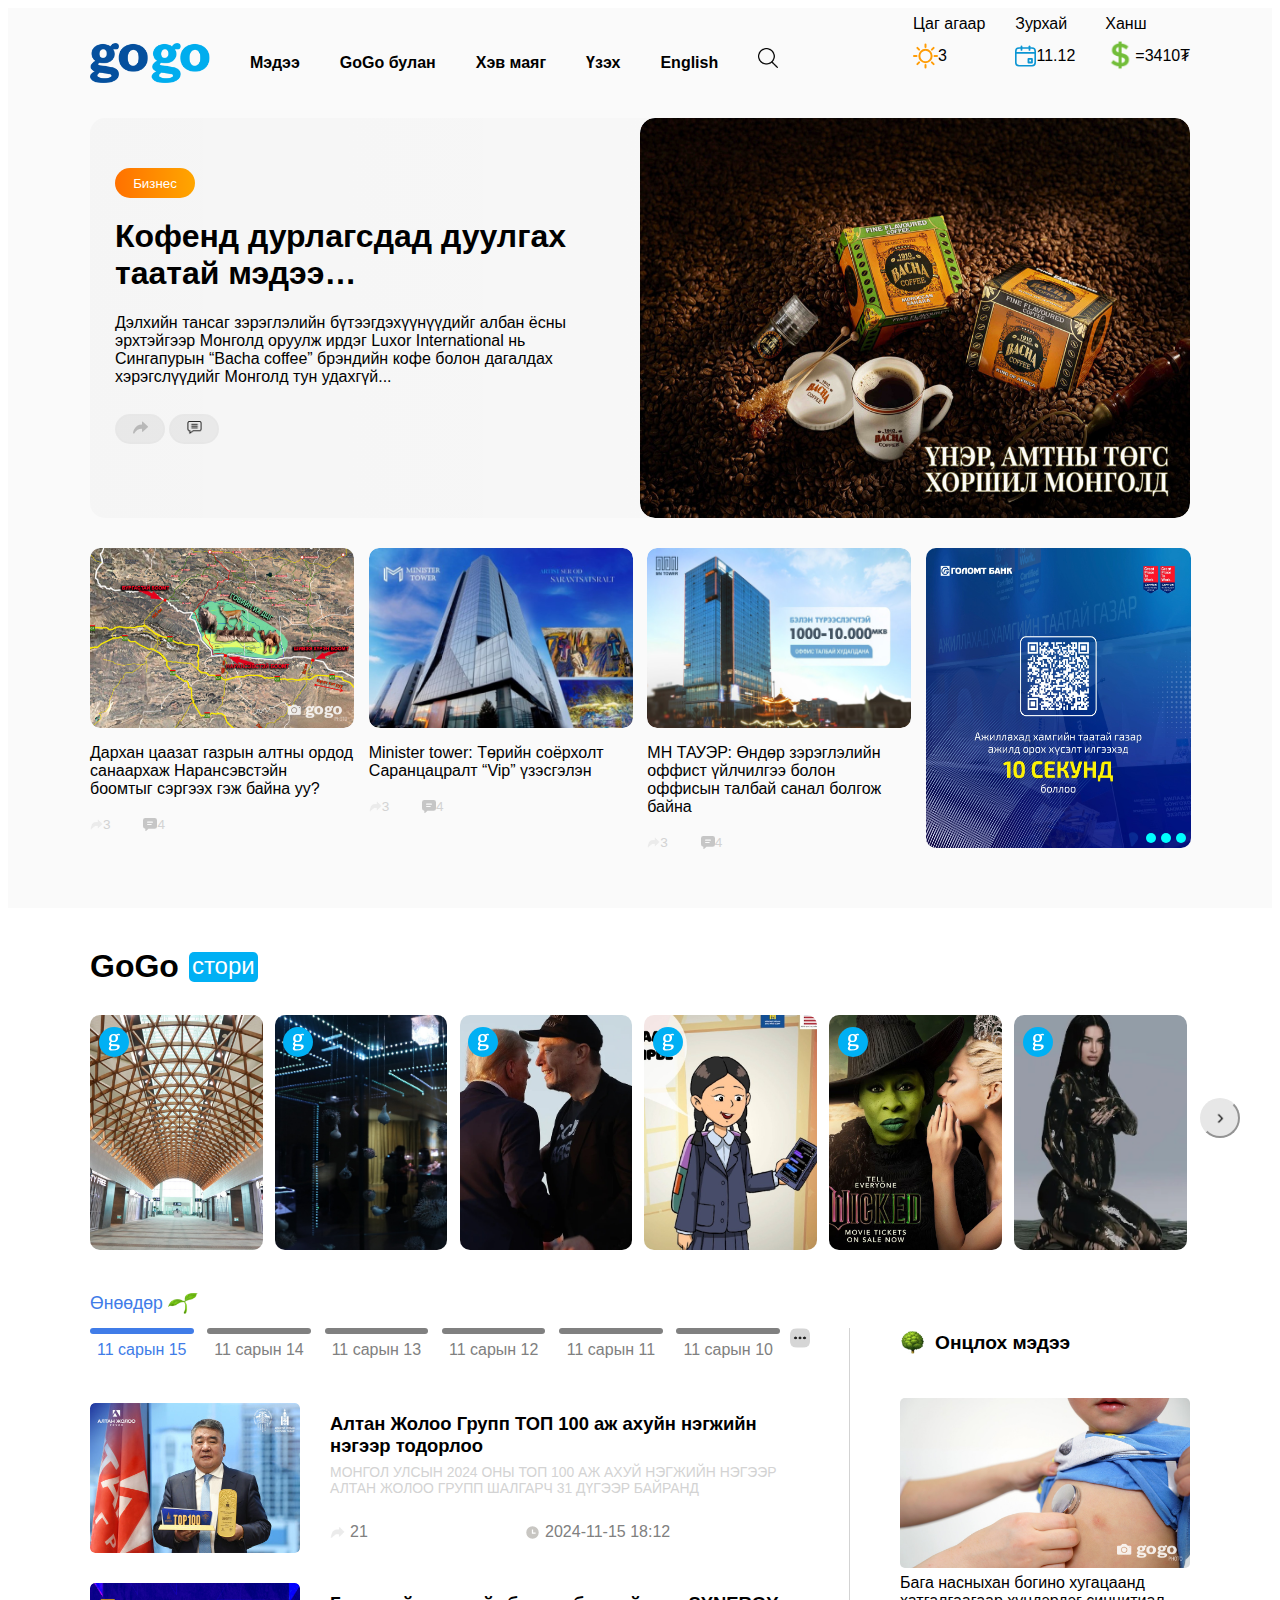
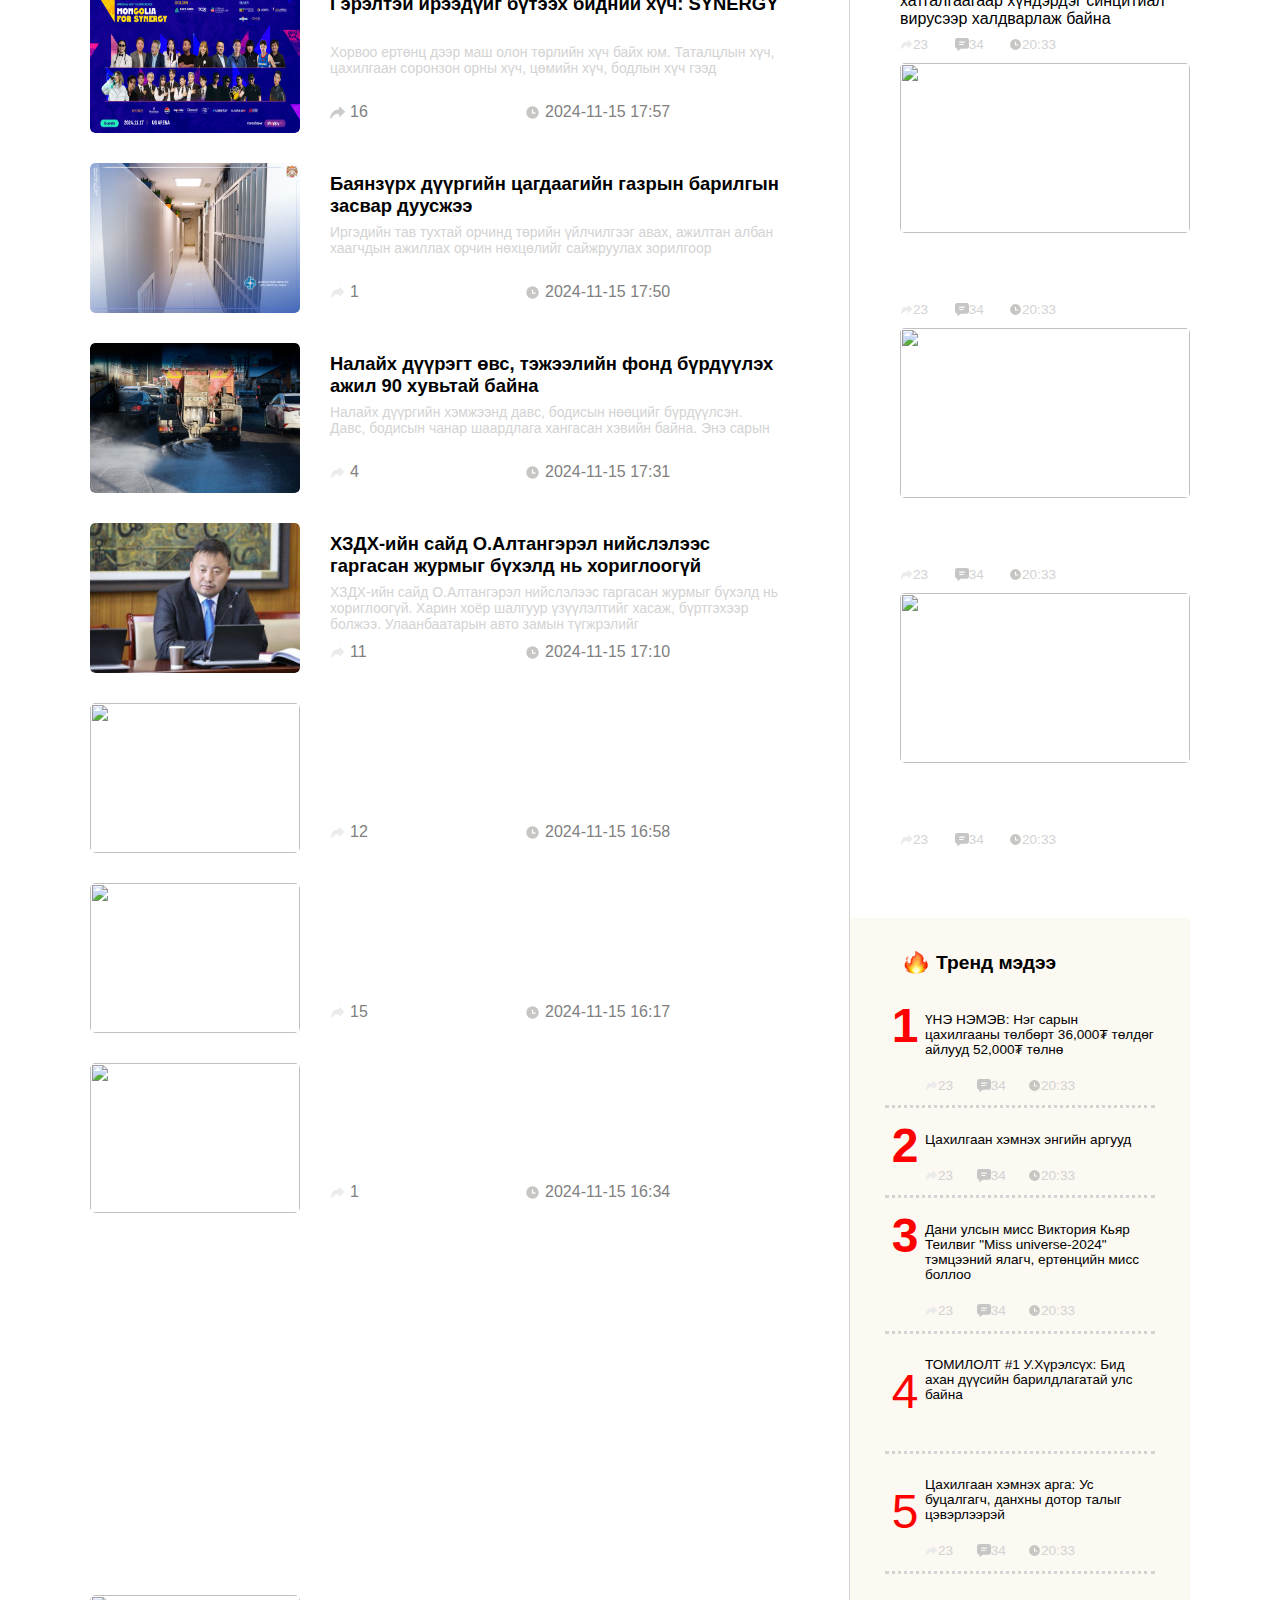
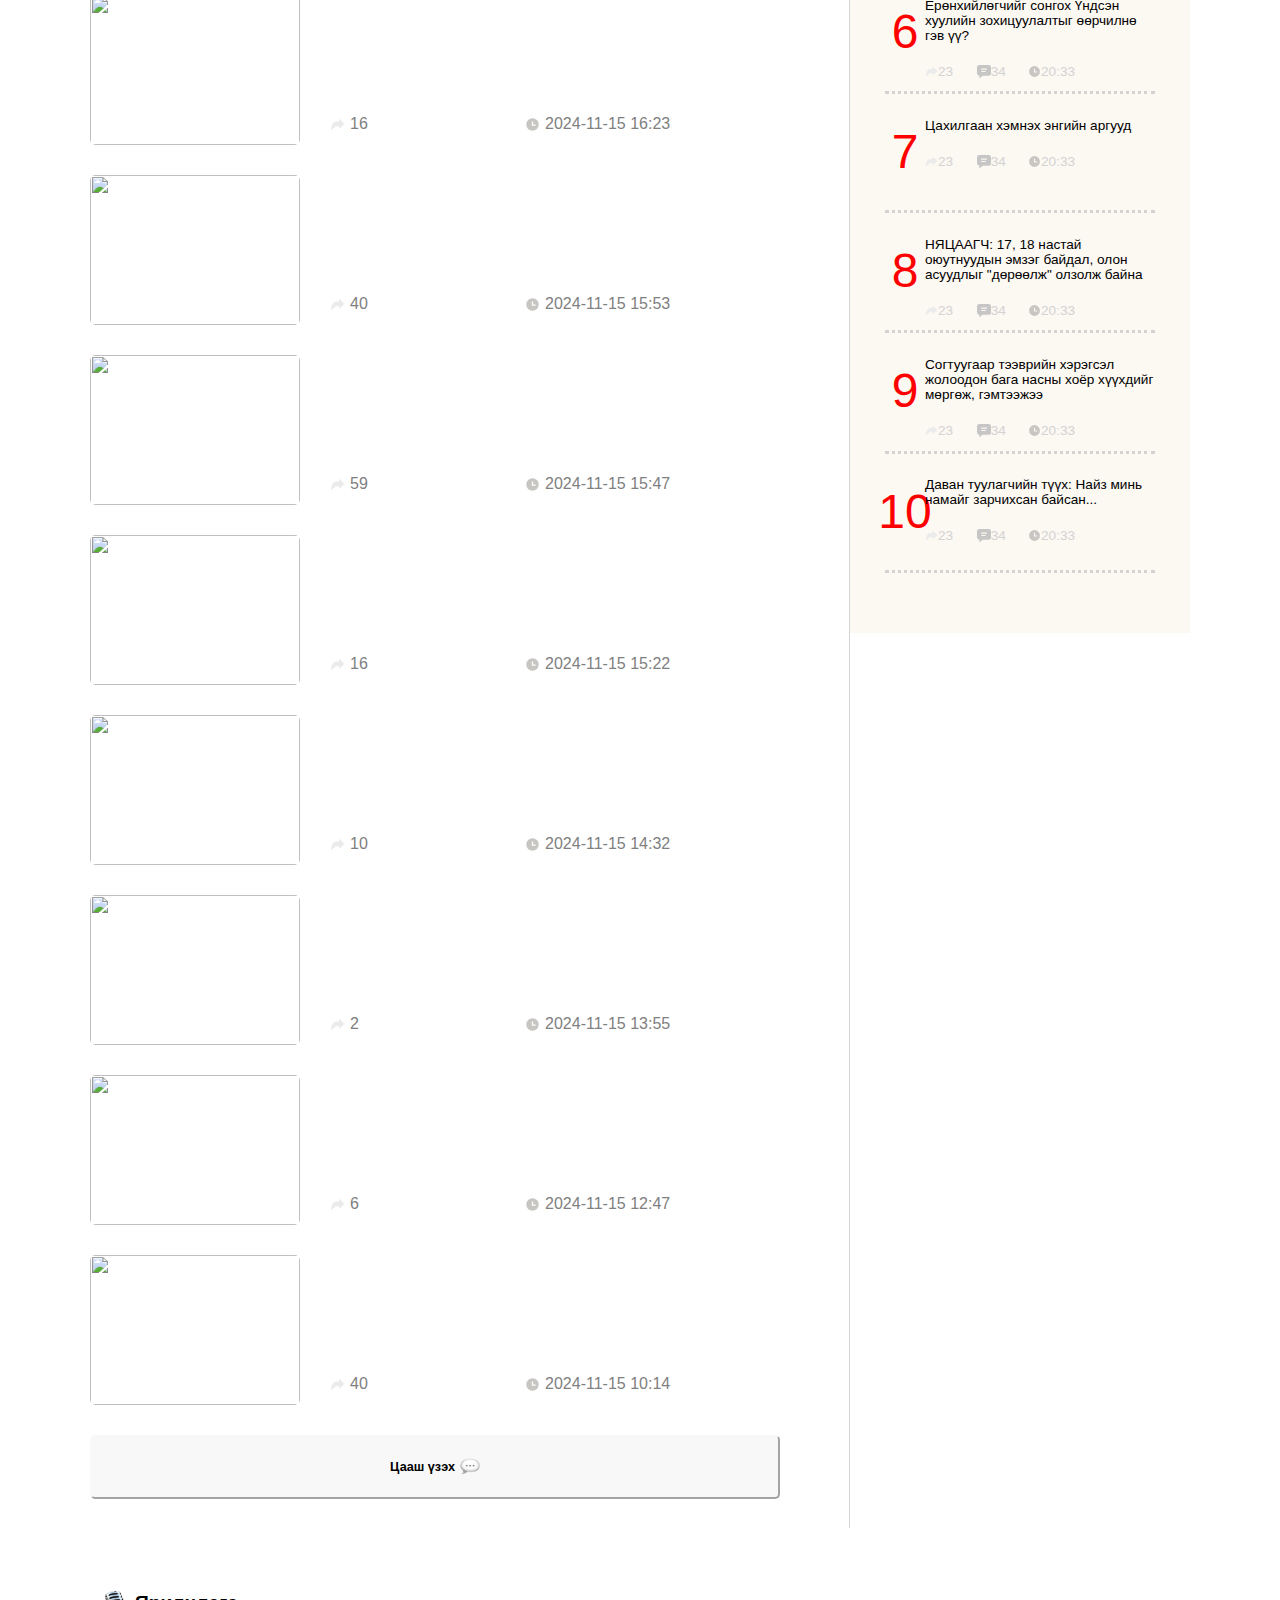
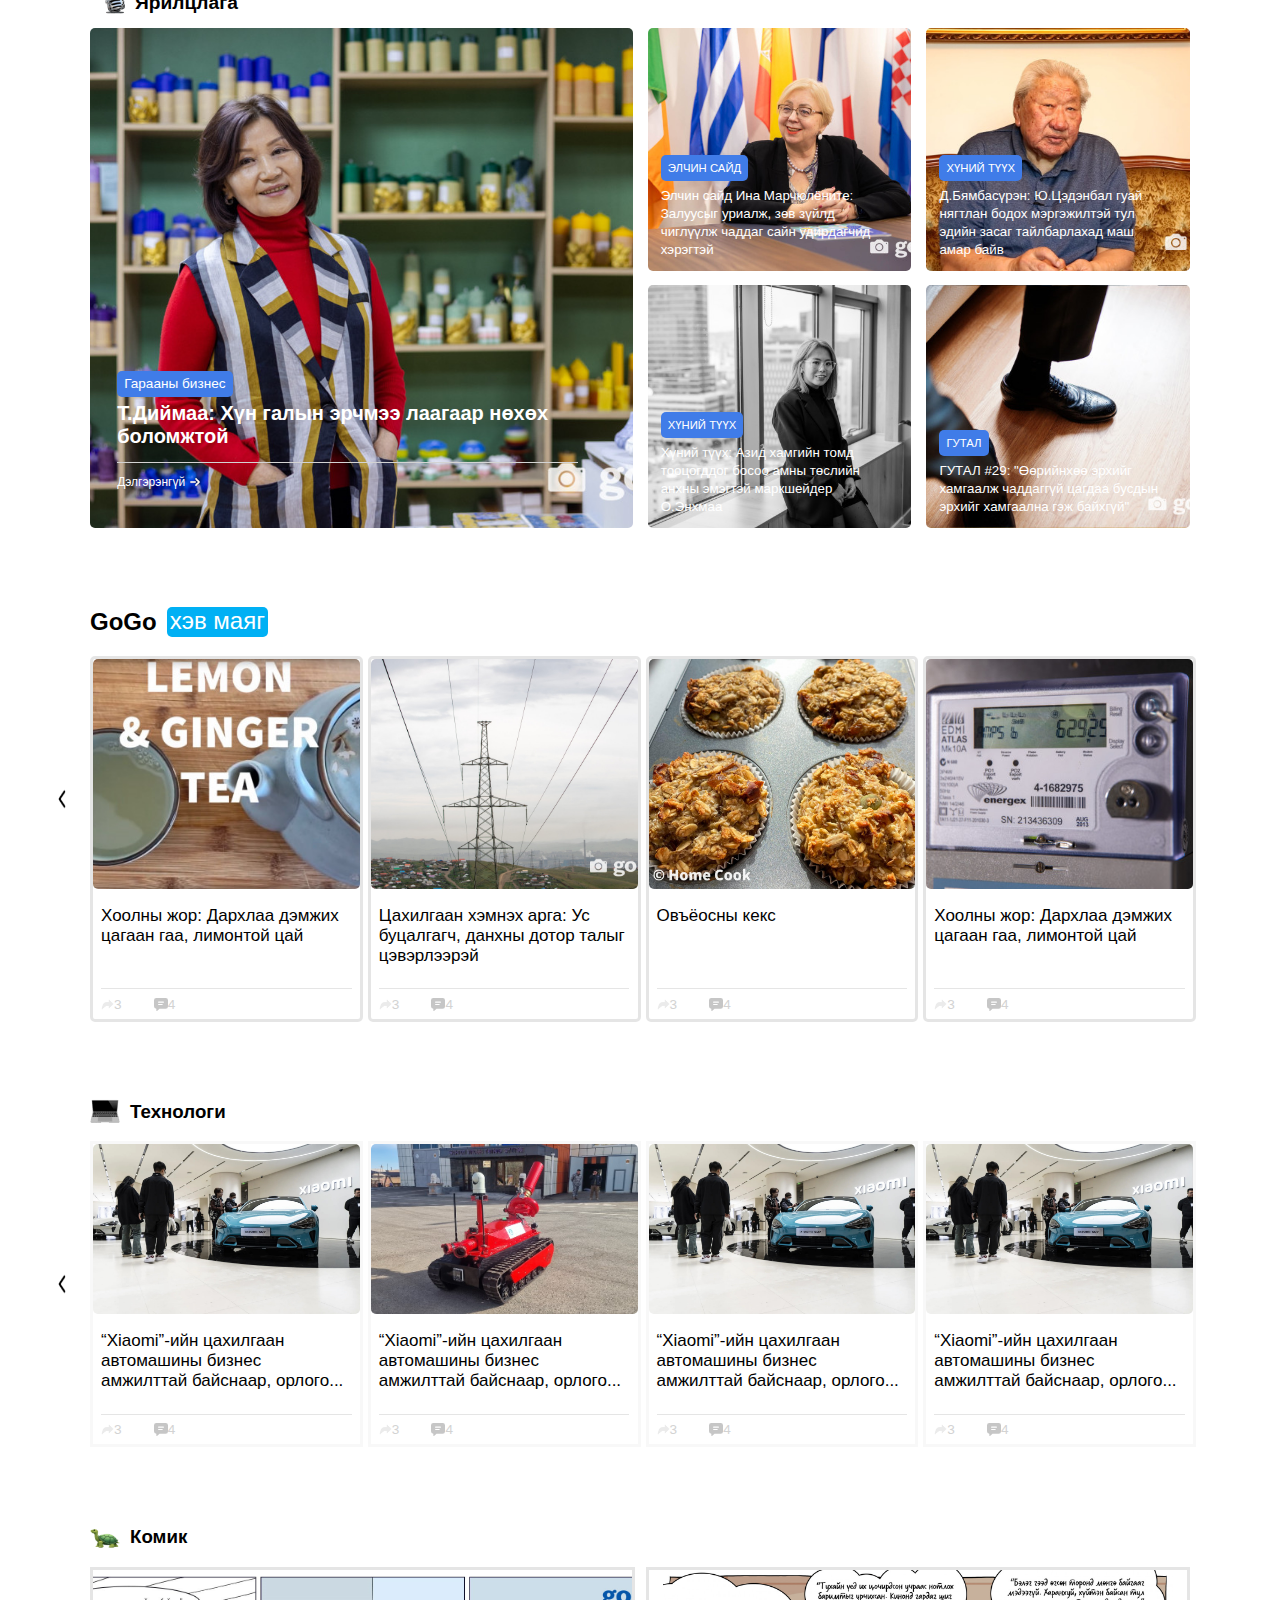
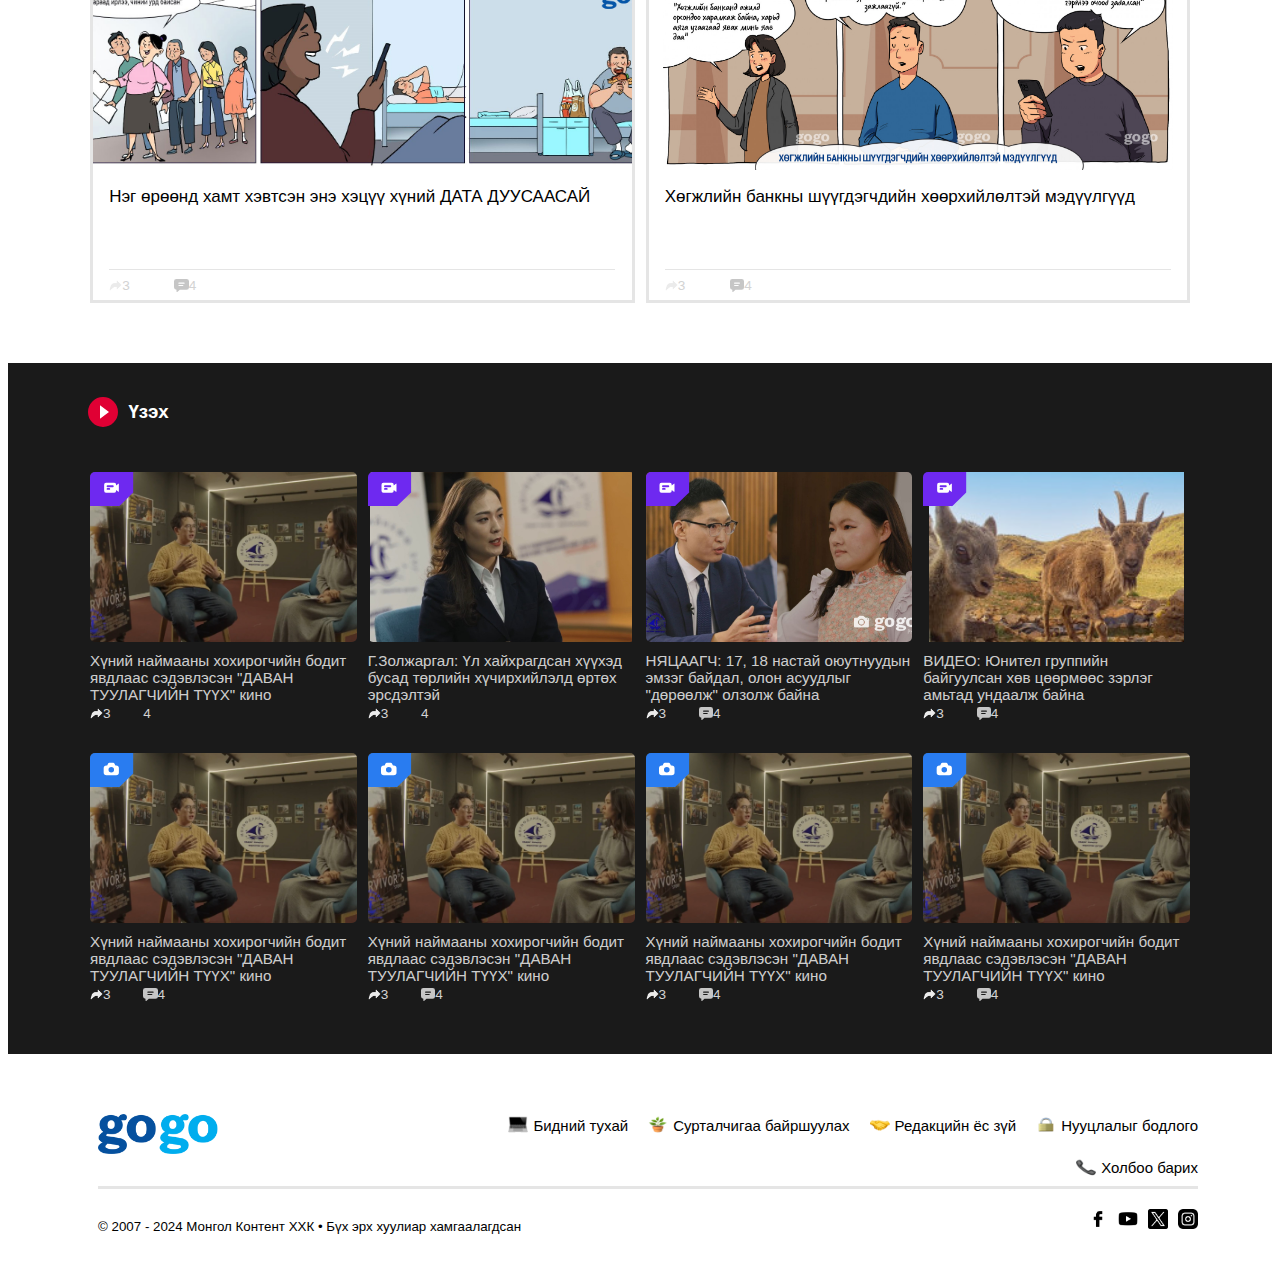
==== commit b1e25f22: "12" ====
--- a/news.html
+++ b/news.html
@@ -4,7 +4,7 @@
 <head>
     <meta charset="UTF-8">
     <meta name="viewport" content="width=device-width, initial-scale=1.0">
-    <title>Document</title>
+    <title>GoGo</title>
     <link rel="stylesheet" href="style.css">
     <script src="new.js"></script>
 </head>
@@ -103,6 +103,7 @@
                 </div>
             </div>
         </div>
+        <div class="heade960"></div>
         <div class="p1">
             <div class="new1">
                 <div>
@@ -213,6 +214,60 @@
             </div>
         </div>
     </div>
+    <div class="div960">
+        <div class="header960">
+            <div class="head3">
+                <div class="logo-div">
+                    <img class="logo960" src="gogo-logo.345096b3 (1).png"/>
+                </div>
+                <div class="weather">
+                    <p style="margin: 0;margin-top: 5px;">Цаг агаар</p>
+                    <div style="display: flex;font-size: 170%;align-items: center;gap:5px">
+                        <img src="sun-icon.b61be7df.svg" style="width: 20px;height: 20px;margin-top: 5px;"/>
+                        <p style="margin: 0;margin-top: 5px;">0</p>
+                    </div>
+                </div>
+                <div class="weather">
+                    <p style="margin: 0;margin-top: 5px;">Зурхай</p>
+                    <div style="display: flex;font-size: 170%;align-items: center;gap:5px">
+                        <img src="calendar-icon.ff84145b (1).svg" style="width: 15px;height: 15px;margin-top: 5px;"/>
+                        <p style="margin: 0;margin-top: 5px;">11.22</p>
+                    </div>
+                </div>
+                <div class="weather">
+                    <p style="margin: 0;margin-top: 5px;">Валютын ханш</p>
+                    <div style="display: flex;font-size: 170%;align-items: center;gap:5px">
+                        <p style="color:green;margin: 0;margin-top: 5px;">$</p>
+                        <p style="margin: 0;margin-top: 5px;">| 3400</p>
+                    </div>
+                </div>
+            </div>
+            <div class="head-more"></div>
+        </div>
+        <div class="highlights">
+            <img src="highl.jpg" style="width: 100%;height: auto;"/>
+            <div class="sel">
+                <div class="sel1"></div>
+                <div class="sel1"></div>
+                <div class="sel1"></div>
+                <div class="sel1"></div>
+            </div>
+            <div class="exp">
+                <button class="button1">Бизнес</button>
+                <div></div>
+                <div style="margin-top:20px">
+                    <button class="button-share">
+                        <img  class="share-icon" src="share-gray.f2280499.svg"/>
+                    </button>
+                    <button class="button-share">
+                        <img style="width: 15px;height: 15px;" src="comment.png"/>
+                    </button>
+                </div>
+            </div>
+        </div>
+        <div ></div>
+    </div>
+    <div></div>
     <div class="div2">
         <div class="stories">
             <div class="story-main">
@@ -223,15 +278,14 @@
                 </div>
              </div>
              <div class="story-div">
-                <div class="border-story" id="sr1" ><img class="story-img" src="tysonn.jpg" /><img src="author.df8ba556.svg" class="G-logo"/></div>
-                <div class="border-story" id="sr2"><img class="story-img" src="story2.jpeg" /><img src="author.df8ba556.svg" class="G-logo"/></div>
-                <div class="border-story" id="sr3"><img class="story-img" src="story3.jpg" /><img src="author.df8ba556.svg" class="G-logo"/></div>
-                <div class="border-story" id="sr4"><img class="story-img" src="story4.jpg" /><img src="author.df8ba556.svg" class="G-logo"/></div>
-                <div class="border-story" id="sr5"><img class="story-img" src="story5.jpg"/><img src="author.df8ba556.svg" class="G-logo"/></div>
-                <div class="border-story" id="sr6"><img class="story-img" src="story6.jpg" /><img src="author.df8ba556.svg" class="G-logo"/></div>
-                <div class="border-story" id="sr7"><img class="story-img" src="story7.jpg" /><img src="author.df8ba556.svg" class="G-logo"/></div>
-                <div class="border-story" id="sr8"><img class="story-img" src="story4.jpg" /><img src="author.df8ba556.svg" class="G-logo"/></div>
-                <div class="border-story" id="sr9"><img class="story-img" src="story1.jpeg" /><img src="author.df8ba556.svg" class="G-logo"/></div>
+                <div class="border-story" id="sr1"><img class="story-img" src="story2.jpeg" /><img src="author.df8ba556.svg" class="G-logo"/></div>
+                <div class="border-story" id="sr2"><img class="story-img" src="story3.jpg" /><img src="author.df8ba556.svg" class="G-logo"/></div>
+                <div class="border-story" id="sr3"><img class="story-img" src="story4.jpg" /><img src="author.df8ba556.svg" class="G-logo"/></div>
+                <div class="border-story" id="sr4"><img class="story-img" src="story5.jpg"/><img src="author.df8ba556.svg" class="G-logo"/></div>
+                <div class="border-story" id="sr5"><img class="story-img" src="story6.jpg" /><img src="author.df8ba556.svg" class="G-logo"/></div>
+                <div class="border-story" id="sr6"><img class="story-img" src="story7.jpg" /><img src="author.df8ba556.svg" class="G-logo"/></div>
+                <div class="border-story" id="sr7"><img class="story-img" src="story4.jpg" /><img src="author.df8ba556.svg" class="G-logo"/></div>
+                <div class="border-story" id="sr8"><img class="story-img" src="story1.jpeg" /><img src="author.df8ba556.svg" class="G-logo"/></div>
              </div>
              </div>
             <div class="button-div">
@@ -1277,7 +1331,7 @@
                         </div>
                     </div>
                 </div>
-                <div class="tech">
+                <div class="tech" id="tech960">
                     <div class="tech-img-div">
                         <img class="tech-img" src="techimg1.jpg"/>
                         <div class="hover-ef3">
@@ -1317,7 +1371,7 @@
                 <img src="comic.9afb6d5b.png" style="width: 30px;height: 30px;"/>
                 <h3>Комик</h3>
             </div>
-            <div class="gogo-style">
+            <div class="gogo-comic-div">
                 <div class="gogo-comic">
                     <div class="comic-img-div">
                         <img class="style-img1" src="comic-1.jpeg"/>
@@ -1383,7 +1437,7 @@
     </div>
     <div class="watch-main-div">
         <div class="watch-div">
-            <div class="story-tittle">
+            <div class="story-tittle" id="uzeh">
                 <img src="play-btn.12e64771.svg" style="width: 30px;height: 30px;"/>
                 <h3 style="color:white">Үзэх</h3>
             </div>
--- a/style.css
+++ b/style.css
@@ -16,7 +16,7 @@
 }
 .div2{
     margin:0;
-    height:5900px;
+    height:fit-content;
     display: flex;
     flex-direction: column;
     align-items: center;
@@ -304,24 +304,19 @@
 .story-div{
     display:flex;
     height: 235px;
-    justify-content: space-between;
-    width:100%;
-    margin-top:30px
-
-}
-.ory{
-    width:15.7%;
-    height: 235px;
-    border-radius: 10px;
-    overflow: hidden;
-    position: relative;
-    display: flex;
-    align-items: center;
-}
+    width:100%;
+    margin-top:30px;
+    overflow-x:scroll; 
+    gap:1.1%;
+    flex-wrap:wrap;
+    flex-shrink:c;
+}
+
 .story-img{
     width:100%;
     height:fit-content;
     border-radius: 10px;
+    transition-duration: 0.5s;
 }
 .border-story{
     width:15.7%;
@@ -400,10 +395,10 @@
     height: 15px;
 }
 #sr7{
-    display: none;
+    position:;
 }
 #sr8{
-    display: none;
+    
 }
 #sr9{
     display: none;
@@ -896,7 +891,7 @@
     align-items: start;
     margin-top: 60px;
 }
-.gogo-style{
+gogo-style{
     width: 100%;
     height: fit-content;
     display: flex;
@@ -904,9 +899,16 @@
     margin-top: 20px;
     position: relative;
 }
+.gogo-style{
+    width: 100%;
+    height: fit-content;
+    display: grid;
+    grid-template-columns:repeat(4, 24.25%);
+    gap:1%;
+}
 .life-style{
     width: 100%;
-    width:24%;
+    width:;
     height:360px;
     border-radius: 5px;
     border-style: solid ;
@@ -983,7 +985,7 @@
     transform: rotate(180deg);
 }
 .tech{
-    width:24%;
+    width:100%;
     height: 300px;
     border-style: solid;
     border-color: #f8f8f8;
@@ -1018,9 +1020,16 @@
 .tech-txt-div:hover{
     background-color: #f8f8f8;
 }
+.gogo-comic-div{
+    display: grid;
+    grid-template-columns: repeat(2, 49.5% );
+    gap:1%;
+    width: 100%;
+    height: fit-content;
+}
 .gogo-comic{
     height: 330px;
-    width: 49%;
+    width:;
     border-style: solid;
     border-color: rgb(0, 0, 0, 0.1);
 }
@@ -1041,29 +1050,41 @@
 }
 .watch-main-div{
     width:100%;
-    height:770px;
+    height:fit-content;
+    padding-bottom: 50px;
     background-color: #1a1a1a;
     display: flex;
     justify-content: center;
     align-items: center;
-    color:white
-}
+    color:white;
+    margin-top: 60px;
+}
+#uzeh{margin-left: -93%;margin-top: 20px;}
 .watch-div{
-    width: 100%;
+    width: 90%;
     max-width: 1100px;
     height:90%;
     display: flex;
     flex-direction: column;
-}
-.watch1{
+    align-items: center;
+}
+watch1{
     display: flex;
     width: 100%;
     height: 50%;
     justify-content: space-between;
     align-items: center;
 }
+.watch1{
+    display: grid;
+    width: 100%;
+    height: fit-content;
+    grid-template-columns:repeat(4, 24.25%);
+    gap:1%;
+    column-gap:;
+}
 .watch-item{
-    width:24%;
+    width:100%;
     color:#ffffffcc
 }
 .watch-img-div{
@@ -1074,10 +1095,13 @@
     justify-content: center;
     border-radius: 5px;
     position: relative;
+    margin-top: 30px;
+    align-items: center;
 }
 .watch-img{
     width: fit-content;
-    height:100%
+    height:100%;
+    transition-duration: 0.5s;
 }
 .watch-txt{
     margin: 0;
@@ -1095,6 +1119,7 @@
     width: 20%;
     height: 20%;
     margin-left:-84%;
+    margin-top: -51%;
 }
 .footer{
     width: 100vw;
@@ -1154,6 +1179,71 @@
     width:20px;
     height: 20px;
 }
+.div960{display:none;}
+.header960{
+    width:100vw; height: fit-content;
+    display: flex;
+    justify-content: space-between;
+}
+.head3{
+    width:310px;
+    height:100%;
+    display: flex;
+    align-items: center;
+    gap:2px
+}
+.logo-div{
+    width: 90px;
+    height:45px;
+    display: flex;
+    justify-content: center;
+    align-items: center;
+}
+.weather{
+    width:fit-content;
+    height:45px;
+    padding-left:5px;
+    padding-right: 5px;
+    display: flex;
+    flex-direction: column;
+    align-items: center;
+    font-size: 60%;
+    border-style: solid;
+    border-color: rgb(0, 0, 0, 0.1);
+    border-radius: 5px;
+}
+.logo960{
+    width: 70px;
+    height: 23px;
+}
+.highlights{
+    width: 100%;
+    min-height: 330px;
+    height:330px;
+    overflow: hidden;
+    display: flex;
+    align-items: center;
+    margin-top: 5px;
+    position: relative;
+}
+.sel{
+    height: 8px;
+    width: 96.98%;
+    position: absolute;
+    margin-left:0.4%;
+    margin-top: -36%;
+    display: grid;
+    grid-template-columns: repeat(4,24.5%);
+    gap:0.5%
+}
+.sel1{height:8px;
+    background-color: rgb(0, 0, 0, 0.1);
+}
+.exp{
+    position: absolute;
+    margin-left:  -100%;
+}
+
 @media only screen and (max-width:960px){
    .div1 {display: none;}
    #sr4 {display: none;}
@@ -1162,21 +1252,30 @@
    .border-story{width: 32.5%;}
    .special-news{display: none;}
    .story-img{width:100%;height: fit-content;}
-   .G-logo{margin-top:-60%;margin-left: 4%;}
+   .G-logo{margin-bottom:-10vw;margin-left:-96%;width: 13%;height: 13%;position:sticky;}
    .dn-top{display: none;}
-   .news{width: 96vw;}
+   .news{width: 90vw;margin-top:15px;}
    .button-div{display: none;}
-   .story-main{width: 96vw;}
-   .news1 {width: 96vw;font-size:90% ;}
-   .more-div{width:96vw}
-   .int-news-div{flex-direction: column;align-items: center;width: 100vw;gap:15px;}
-   .int-news-div1{width:98vw;}
-   .int-news-div2{width: 96vw}
-   .int-news2{width:47.5vw;}
-   .img-int2{width:100%;height:fit-content;}
-   .interview{margin-top: -10px;}
-   .gogo-style-div{width:96vw;}
+   .story-main{width: 90vw;}
+   .news1 {width: 90vw;font-size:90% ;}
+   .more-div{width:90vw}
+   .int-news-div{flex-direction: column;align-items: center;width: 90vw;gap:15px;}
+   .int-news-div1{width:90vw;}
+   .int-news-div2{width: 90vw;gap:2vw}
+   .int-news2{width:48.5vw;}
+   .img-int2{width:100%;height:100%;}
+   .interview{margin-top: -10px;width: 90vw;}
+   .gogo-style-div{width:90vw;}
    #a960{display: none;}
-   .life-style{width: 32%;}
-   .gogo-style{width: 96vw;}
-}+   .gogo-style{width: 90vw;grid-template-columns: repeat(3, 32.5%);}
+   #tech960{display: none;}
+   .watch1{grid-template-columns: repeat(2, 49%);width: 92vw;gap:2%;row-gap: 20px;}
+   #uzeh{margin-left:-82vw;}
+   .watch-img{width:100%;height: fit-content;}
+   .img-icon-video{margin-top: -31%;margin-left: -91%;}
+   .footer{display: flex;flex-direction: column;align-items: center;}
+   .foot1{width: 90vw;}
+   .about{width: 90vw;}
+   .div960{display: block;}
+} 
+
